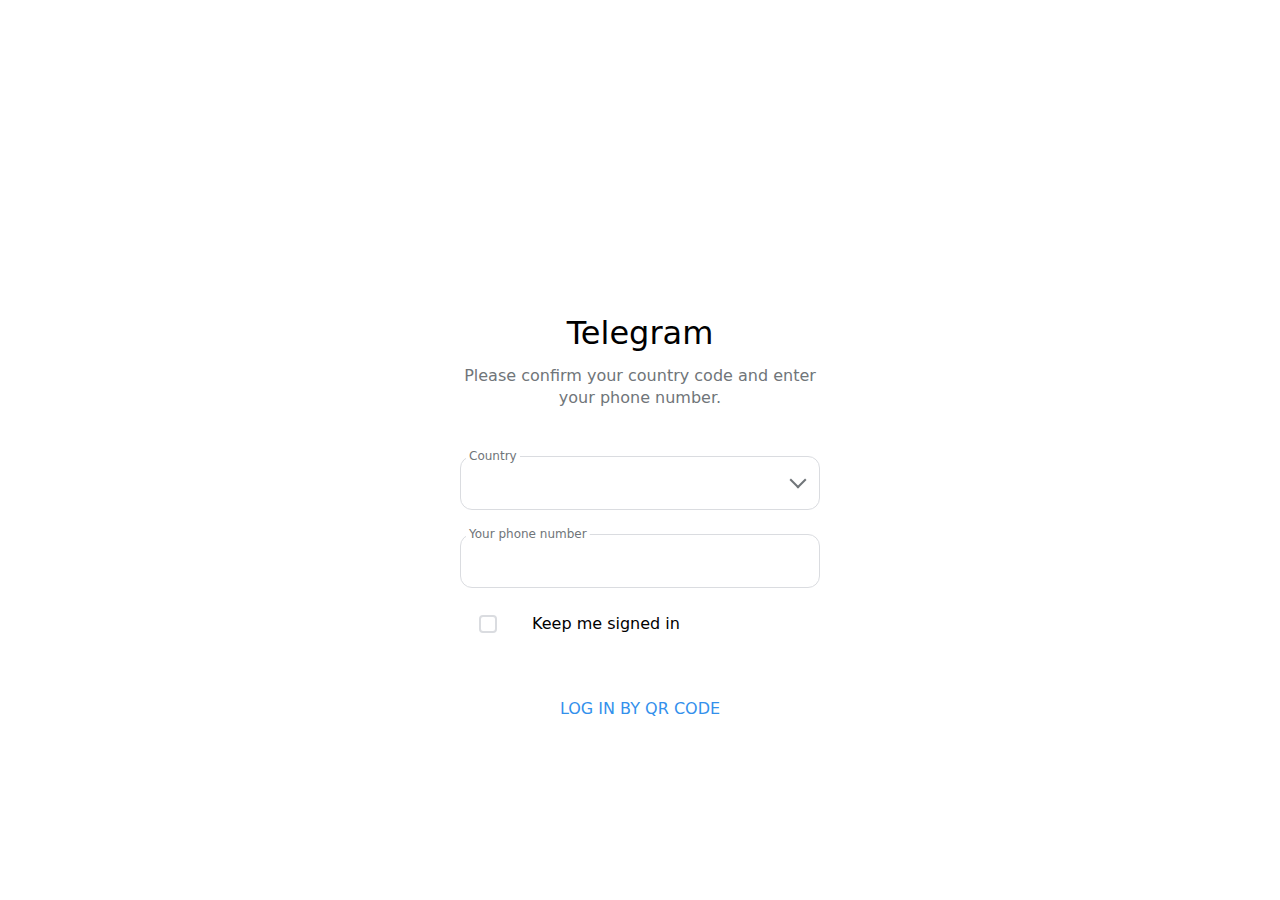
==== index.html @ a1ef701f "add country menu opening" ====
<!DOCTYPE html>
<html lang="en" translate="no" class="notranslate">
  <head>
    <meta charset="UTF-8" />
    <title>Telegram</title>
    <meta name="title" content="Telegram Web" />
    <meta
      name="description"
      content="Telegram is a cloud-based mobile and desktop messaging app with a focus on security and speed."
    />
    <meta
      name="viewport"
      content="width=device-width,initial-scale=1,maximum-scale=1,user-scalable=no,shrink-to-fit=no,viewport-fit=cover"
    />
    <meta name="mobile-web-app-capable" content="yes" />
    <meta name="mobile-web-app-title" content="Telegram WebZ" />
    <meta name="apple-mobile-web-app-capable" content="yes" />
    <meta name="apple-mobile-web-app-title" content="Telegram WebZ" />
    <meta name="application-name" content="Telegram WebZ" />
    <meta name="msapplication-TileColor" content="#2b5797" />
    <meta name="msapplication-config" content="./browserconfig.xml" />
    <meta name="theme-color" content="#ffffff" />
    <meta name="google" content="notranslate" />
    <meta property="og:type" content="website" />
    <meta property="og:url" content="https://web.telegram.org/z/" />
    <meta property="og:title" content="Telegram Web" />
    <meta
      property="og:description"
      content="Telegram is a cloud-based mobile and desktop messaging app with a focus on security and speed."
    />
    <meta property="og:image" content="./icon-192x192.png" />
    <meta property="twitter:card" content="summary_large_image" />
    <meta property="twitter:url" content="https://web.telegram.org/z/" />
    <meta property="twitter:title" content="Telegram Web" />
    <meta
      property="twitter:description"
      content="Telegram is a cloud-based mobile and desktop messaging app with a focus on security and speed."
    />
    <meta property="twitter:image" content="./icon-192x192.png" />
    <link
      rel="apple-touch-icon"
      sizes="180x180"
      href="./apple-touch-icon.png"
    />
    <link rel="icon" href="./favicon.svg" type="image/svg+xml" />
    <link
      rel="icon"
      type="image/png"
      sizes="16x16"
      href="./favicon-16x16.png"
    />
    <link
      rel="icon"
      type="image/png"
      sizes="32x32"
      href="./favicon-32x32.png"
    />
    <link
      rel="icon"
      type="image/png"
      sizes="192x192"
      href="./icon-192x192.png"
    />
    <link rel="alternate icon" href="./favicon.ico" type="image/x-icon" />
    <link rel="manifest" href="./site.webmanifest" />

    <link href="main.b001bce5947e490be6e3.css" rel="stylesheet" />
  </head>
  <body>
    <body class="animation-level-2 is-pointer-env is-macos">
      <div id="root" data-teact-head-id="id1793855169306664">
        <div id="UiLoader">
          <div id="auth-phone-number-form" class="custom-scroll">
            <div class="auth-form">
              <div id="logo"></div>
              <h2>Telegram</h2>
              <p class="note">
                Please confirm your country code and enter your phone number.
              </p>
              <form action="">
                <div class="DropdownMenu CountryCodeInput">
                  <div class="input-group touched">
                    <input
                      class="form-control"
                      type="text"
                      id="sign-in-phone-code"
                      autocomplete="off"
                    /><label>Country</label><i class="css-icon-down"></i>
                  </div>
                  <div class="Menu no-selection compact CountryCodeInput">
                    <div
                      class="bubble menu-container custom-scroll top left opacity-transition fast"
                      style="transform-origin: left top"
                    >
                      <div role="button" tabindex="0" class="MenuItem compact">
                        <span class="country-flag">🇦🇫</span
                        ><span class="country-name">Afghanistan</span
                        ><span class="country-code">+93</span>
                      </div>
                      <div role="button" tabindex="0" class="MenuItem compact">
                        <span class="country-flag"
                          ><img
                            class="emoji"
                            src="https://web.telegram.org/z/img-apple-160/1f1e6-1f1f1.png"
                            alt="🇦🇱" /></span
                        ><span class="country-name">Albania</span
                        ><span class="country-code">+355</span>
                      </div>
                      <div role="button" tabindex="0" class="MenuItem compact">
                        <span class="country-flag"
                          ><img
                            class="emoji"
                            src="https://web.telegram.org/z/img-apple-160/1f1e9-1f1ff.png"
                            alt="🇩🇿" /></span
                        ><span class="country-name">Algeria</span
                        ><span class="country-code">+213</span>
                      </div>
                      <div role="button" tabindex="0" class="MenuItem compact">
                        <span class="country-flag"
                          ><img
                            class="emoji"
                            src="https://web.telegram.org/z/img-apple-160/1f1e6-1f1f8.png"
                            alt="🇦🇸" /></span
                        ><span class="country-name">American Samoa</span
                        ><span class="country-code">+1684</span>
                      </div>
                      <div role="button" tabindex="0" class="MenuItem compact">
                        <span class="country-flag"
                          ><img
                            class="emoji"
                            src="https://web.telegram.org/z/img-apple-160/1f1e6-1f1e9.png"
                            alt="🇦🇩" /></span
                        ><span class="country-name">Andorra</span
                        ><span class="country-code">+376</span>
                      </div>
                      <div role="button" tabindex="0" class="MenuItem compact">
                        <span class="country-flag"
                          ><img
                            class="emoji"
                            src="https://web.telegram.org/z/img-apple-160/1f1e6-1f1f4.png"
                            alt="🇦🇴" /></span
                        ><span class="country-name">Angola</span
                        ><span class="country-code">+244</span>
                      </div>
                      <div role="button" tabindex="0" class="MenuItem compact">
                        <span class="country-flag"
                          ><img
                            class="emoji"
                            src="https://web.telegram.org/z/img-apple-160/1f1e6-1f1ee.png"
                            alt="🇦🇮" /></span
                        ><span class="country-name">Anguilla</span
                        ><span class="country-code">+1264</span>
                      </div>
                      <div role="button" tabindex="0" class="MenuItem compact">
                        <span class="country-flag"
                          ><img
                            class="emoji"
                            src="https://web.telegram.org/z/img-apple-160/1f1e6-1f1ec.png"
                            alt="🇦🇬" /></span
                        ><span class="country-name">Antigua &amp; Barbuda</span
                        ><span class="country-code">+1268</span>
                      </div>
                      <div role="button" tabindex="0" class="MenuItem compact">
                        <span class="country-flag"
                          ><img
                            class="emoji"
                            src="https://web.telegram.org/z/img-apple-160/1f1e6-1f1f7.png"
                            alt="🇦🇷" /></span
                        ><span class="country-name">Argentina</span
                        ><span class="country-code">+54</span>
                      </div>
                      <div role="button" tabindex="0" class="MenuItem compact">
                        <span class="country-flag"
                          ><img
                            class="emoji"
                            src="https://web.telegram.org/z/img-apple-160/1f1e6-1f1f2.png"
                            alt="🇦🇲" /></span
                        ><span class="country-name">Armenia</span
                        ><span class="country-code">+374</span>
                      </div>
                      <div role="button" tabindex="0" class="MenuItem compact">
                        <span class="country-flag"
                          ><img
                            class="emoji"
                            src="https://web.telegram.org/z/img-apple-160/1f1e6-1f1fc.png"
                            alt="🇦🇼" /></span
                        ><span class="country-name">Aruba</span
                        ><span class="country-code">+297</span>
                      </div>
                      <div role="button" tabindex="0" class="MenuItem compact">
                        <span class="country-flag"
                          ><img
                            class="emoji"
                            src="https://web.telegram.org/z/img-apple-160/1f1e6-1f1fa.png"
                            alt="🇦🇺" /></span
                        ><span class="country-name">Australia</span
                        ><span class="country-code">+61</span>
                      </div>
                      <div role="button" tabindex="0" class="MenuItem compact">
                        <span class="country-flag"
                          ><img
                            class="emoji"
                            src="https://web.telegram.org/z/img-apple-160/1f1e6-1f1f9.png"
                            alt="🇦🇹" /></span
                        ><span class="country-name">Austria</span
                        ><span class="country-code">+43</span>
                      </div>
                      <div role="button" tabindex="0" class="MenuItem compact">
                        <span class="country-flag"
                          ><img
                            class="emoji"
                            src="https://web.telegram.org/z/img-apple-160/1f1e6-1f1ff.png"
                            alt="🇦🇿" /></span
                        ><span class="country-name">Azerbaijan</span
                        ><span class="country-code">+994</span>
                      </div>
                      <div role="button" tabindex="0" class="MenuItem compact">
                        <span class="country-flag"
                          ><img
                            class="emoji"
                            src="https://web.telegram.org/z/img-apple-160/1f1e7-1f1f8.png"
                            alt="🇧🇸" /></span
                        ><span class="country-name">Bahamas</span
                        ><span class="country-code">+1242</span>
                      </div>
                      <div role="button" tabindex="0" class="MenuItem compact">
                        <span class="country-flag"
                          ><img
                            class="emoji"
                            src="https://web.telegram.org/z/img-apple-160/1f1e7-1f1ed.png"
                            alt="🇧🇭" /></span
                        ><span class="country-name">Bahrain</span
                        ><span class="country-code">+973</span>
                      </div>
                      <div role="button" tabindex="0" class="MenuItem compact">
                        <span class="country-flag"
                          ><img
                            class="emoji"
                            src="https://web.telegram.org/z/img-apple-160/1f1e7-1f1e9.png"
                            alt="🇧🇩" /></span
                        ><span class="country-name">Bangladesh</span
                        ><span class="country-code">+880</span>
                      </div>
                      <div role="button" tabindex="0" class="MenuItem compact">
                        <span class="country-flag"
                          ><img
                            class="emoji"
                            src="https://web.telegram.org/z/img-apple-160/1f1e7-1f1e7.png"
                            alt="🇧🇧" /></span
                        ><span class="country-name">Barbados</span
                        ><span class="country-code">+1246</span>
                      </div>
                      <div role="button" tabindex="0" class="MenuItem compact">
                        <span class="country-flag"
                          ><img
                            class="emoji"
                            src="https://web.telegram.org/z/img-apple-160/1f1e7-1f1fe.png"
                            alt="🇧🇾" /></span
                        ><span class="country-name">Belarus</span
                        ><span class="country-code">+375</span>
                      </div>
                      <div role="button" tabindex="0" class="MenuItem compact">
                        <span class="country-flag"
                          ><img
                            class="emoji"
                            src="https://web.telegram.org/z/img-apple-160/1f1e7-1f1ea.png"
                            alt="🇧🇪" /></span
                        ><span class="country-name">Belgium</span
                        ><span class="country-code">+32</span>
                      </div>
                      <div role="button" tabindex="0" class="MenuItem compact">
                        <span class="country-flag"
                          ><img
                            class="emoji"
                            src="https://web.telegram.org/z/img-apple-160/1f1e7-1f1ff.png"
                            alt="🇧🇿" /></span
                        ><span class="country-name">Belize</span
                        ><span class="country-code">+501</span>
                      </div>
                      <div role="button" tabindex="0" class="MenuItem compact">
                        <span class="country-flag"
                          ><img
                            class="emoji"
                            src="https://web.telegram.org/z/img-apple-160/1f1e7-1f1ef.png"
                            alt="🇧🇯" /></span
                        ><span class="country-name">Benin</span
                        ><span class="country-code">+229</span>
                      </div>
                      <div role="button" tabindex="0" class="MenuItem compact">
                        <span class="country-flag"
                          ><img
                            class="emoji"
                            src="https://web.telegram.org/z/img-apple-160/1f1e7-1f1f2.png"
                            alt="🇧🇲" /></span
                        ><span class="country-name">Bermuda</span
                        ><span class="country-code">+1441</span>
                      </div>
                      <div role="button" tabindex="0" class="MenuItem compact">
                        <span class="country-flag"
                          ><img
                            class="emoji"
                            src="https://web.telegram.org/z/img-apple-160/1f1e7-1f1f9.png"
                            alt="🇧🇹" /></span
                        ><span class="country-name">Bhutan</span
                        ><span class="country-code">+975</span>
                      </div>
                      <div role="button" tabindex="0" class="MenuItem compact">
                        <span class="country-flag"
                          ><img
                            class="emoji"
                            src="https://web.telegram.org/z/img-apple-160/1f1e7-1f1f4.png"
                            alt="🇧🇴" /></span
                        ><span class="country-name">Bolivia</span
                        ><span class="country-code">+591</span>
                      </div>
                      <div role="button" tabindex="0" class="MenuItem compact">
                        <span class="country-flag"
                          ><img
                            class="emoji"
                            src="https://web.telegram.org/z/img-apple-160/1f1e7-1f1f6.png"
                            alt="🇧🇶" /></span
                        ><span class="country-name"
                          >Bonaire, Sint Eustatius &amp; Saba</span
                        ><span class="country-code">+599</span>
                      </div>
                      <div role="button" tabindex="0" class="MenuItem compact">
                        <span class="country-flag"
                          ><img
                            class="emoji"
                            src="https://web.telegram.org/z/img-apple-160/1f1e7-1f1e6.png"
                            alt="🇧🇦" /></span
                        ><span class="country-name"
                          >Bosnia &amp; Herzegovina</span
                        ><span class="country-code">+387</span>
                      </div>
                      <div role="button" tabindex="0" class="MenuItem compact">
                        <span class="country-flag"
                          ><img
                            class="emoji"
                            src="https://web.telegram.org/z/img-apple-160/1f1e7-1f1fc.png"
                            alt="🇧🇼" /></span
                        ><span class="country-name">Botswana</span
                        ><span class="country-code">+267</span>
                      </div>
                      <div role="button" tabindex="0" class="MenuItem compact">
                        <span class="country-flag"
                          ><img
                            class="emoji"
                            src="https://web.telegram.org/z/img-apple-160/1f1e7-1f1f7.png"
                            alt="🇧🇷" /></span
                        ><span class="country-name">Brazil</span
                        ><span class="country-code">+55</span>
                      </div>
                      <div role="button" tabindex="0" class="MenuItem compact">
                        <span class="country-flag"
                          ><img
                            class="emoji"
                            src="https://web.telegram.org/z/img-apple-160/1f1fb-1f1ec.png"
                            alt="🇻🇬" /></span
                        ><span class="country-name">British Virgin Islands</span
                        ><span class="country-code">+1284</span>
                      </div>
                      <div role="button" tabindex="0" class="MenuItem compact">
                        <span class="country-flag"
                          ><img
                            class="emoji"
                            src="https://web.telegram.org/z/img-apple-160/1f1e7-1f1f3.png"
                            alt="🇧🇳" /></span
                        ><span class="country-name">Brunei Darussalam</span
                        ><span class="country-code">+673</span>
                      </div>
                      <div role="button" tabindex="0" class="MenuItem compact">
                        <span class="country-flag"
                          ><img
                            class="emoji"
                            src="https://web.telegram.org/z/img-apple-160/1f1e7-1f1ec.png"
                            alt="🇧🇬" /></span
                        ><span class="country-name">Bulgaria</span
                        ><span class="country-code">+359</span>
                      </div>
                      <div role="button" tabindex="0" class="MenuItem compact">
                        <span class="country-flag"
                          ><img
                            class="emoji"
                            src="https://web.telegram.org/z/img-apple-160/1f1e7-1f1eb.png"
                            alt="🇧🇫" /></span
                        ><span class="country-name">Burkina Faso</span
                        ><span class="country-code">+226</span>
                      </div>
                      <div role="button" tabindex="0" class="MenuItem compact">
                        <span class="country-flag"
                          ><img
                            class="emoji"
                            src="https://web.telegram.org/z/img-apple-160/1f1e7-1f1ee.png"
                            alt="🇧🇮" /></span
                        ><span class="country-name">Burundi</span
                        ><span class="country-code">+257</span>
                      </div>
                      <div role="button" tabindex="0" class="MenuItem compact">
                        <span class="country-flag"
                          ><img
                            class="emoji"
                            src="https://web.telegram.org/z/img-apple-160/1f1f0-1f1ed.png"
                            alt="🇰🇭" /></span
                        ><span class="country-name">Cambodia</span
                        ><span class="country-code">+855</span>
                      </div>
                      <div role="button" tabindex="0" class="MenuItem compact">
                        <span class="country-flag"
                          ><img
                            class="emoji"
                            src="https://web.telegram.org/z/img-apple-160/1f1e8-1f1f2.png"
                            alt="🇨🇲" /></span
                        ><span class="country-name">Cameroon</span
                        ><span class="country-code">+237</span>
                      </div>
                      <div role="button" tabindex="0" class="MenuItem compact">
                        <span class="country-flag"
                          ><img
                            class="emoji"
                            src="https://web.telegram.org/z/img-apple-160/1f1e8-1f1e6.png"
                            alt="🇨🇦" /></span
                        ><span class="country-name">Canada</span
                        ><span class="country-code">+1</span>
                      </div>
                      <div role="button" tabindex="0" class="MenuItem compact">
                        <span class="country-flag"
                          ><img
                            class="emoji"
                            src="https://web.telegram.org/z/img-apple-160/1f1e8-1f1fb.png"
                            alt="🇨🇻" /></span
                        ><span class="country-name">Cape Verde</span
                        ><span class="country-code">+238</span>
                      </div>
                      <div role="button" tabindex="0" class="MenuItem compact">
                        <span class="country-flag"
                          ><img
                            class="emoji"
                            src="https://web.telegram.org/z/img-apple-160/1f1f0-1f1fe.png"
                            alt="🇰🇾" /></span
                        ><span class="country-name">Cayman Islands</span
                        ><span class="country-code">+1345</span>
                      </div>
                      <div role="button" tabindex="0" class="MenuItem compact">
                        <span class="country-flag"
                          ><img
                            class="emoji"
                            src="https://web.telegram.org/z/img-apple-160/1f1e8-1f1eb.png"
                            alt="🇨🇫" /></span
                        ><span class="country-name">Central African Rep.</span
                        ><span class="country-code">+236</span>
                      </div>
                      <div role="button" tabindex="0" class="MenuItem compact">
                        <span class="country-flag"
                          ><img
                            class="emoji"
                            src="https://web.telegram.org/z/img-apple-160/1f1f9-1f1e9.png"
                            alt="🇹🇩" /></span
                        ><span class="country-name">Chad</span
                        ><span class="country-code">+235</span>
                      </div>
                      <div role="button" tabindex="0" class="MenuItem compact">
                        <span class="country-flag"
                          ><img
                            class="emoji"
                            src="https://web.telegram.org/z/img-apple-160/1f1e8-1f1f1.png"
                            alt="🇨🇱" /></span
                        ><span class="country-name">Chile</span
                        ><span class="country-code">+56</span>
                      </div>
                      <div role="button" tabindex="0" class="MenuItem compact">
                        <span class="country-flag"
                          ><img
                            class="emoji"
                            src="https://web.telegram.org/z/img-apple-160/1f1e8-1f1f3.png"
                            alt="🇨🇳" /></span
                        ><span class="country-name">China</span
                        ><span class="country-code">+86</span>
                      </div>
                      <div role="button" tabindex="0" class="MenuItem compact">
                        <span class="country-flag"
                          ><img
                            class="emoji"
                            src="https://web.telegram.org/z/img-apple-160/1f1e8-1f1f4.png"
                            alt="🇨🇴" /></span
                        ><span class="country-name">Colombia</span
                        ><span class="country-code">+57</span>
                      </div>
                      <div role="button" tabindex="0" class="MenuItem compact">
                        <span class="country-flag"
                          ><img
                            class="emoji"
                            src="https://web.telegram.org/z/img-apple-160/1f1f0-1f1f2.png"
                            alt="🇰🇲" /></span
                        ><span class="country-name">Comoros</span
                        ><span class="country-code">+269</span>
                      </div>
                      <div role="button" tabindex="0" class="MenuItem compact">
                        <span class="country-flag"
                          ><img
                            class="emoji"
                            src="https://web.telegram.org/z/img-apple-160/1f1e8-1f1e9.png"
                            alt="🇨🇩" /></span
                        ><span class="country-name">Congo (Dem. Rep.)</span
                        ><span class="country-code">+243</span>
                      </div>
                      <div role="button" tabindex="0" class="MenuItem compact">
                        <span class="country-flag"
                          ><img
                            class="emoji"
                            src="https://web.telegram.org/z/img-apple-160/1f1e8-1f1ec.png"
                            alt="🇨🇬" /></span
                        ><span class="country-name">Congo (Rep.)</span
                        ><span class="country-code">+242</span>
                      </div>
                      <div role="button" tabindex="0" class="MenuItem compact">
                        <span class="country-flag"
                          ><img
                            class="emoji"
                            src="https://web.telegram.org/z/img-apple-160/1f1e8-1f1f0.png"
                            alt="🇨🇰" /></span
                        ><span class="country-name">Cook Islands</span
                        ><span class="country-code">+682</span>
                      </div>
                      <div role="button" tabindex="0" class="MenuItem compact">
                        <span class="country-flag"
                          ><img
                            class="emoji"
                            src="https://web.telegram.org/z/img-apple-160/1f1e8-1f1f7.png"
                            alt="🇨🇷" /></span
                        ><span class="country-name">Costa Rica</span
                        ><span class="country-code">+506</span>
                      </div>
                      <div role="button" tabindex="0" class="MenuItem compact">
                        <span class="country-flag"
                          ><img
                            class="emoji"
                            src="https://web.telegram.org/z/img-apple-160/1f1e8-1f1ee.png"
                            alt="🇨🇮" /></span
                        ><span class="country-name">Côte d'Ivoire</span
                        ><span class="country-code">+225</span>
                      </div>
                      <div role="button" tabindex="0" class="MenuItem compact">
                        <span class="country-flag"
                          ><img
                            class="emoji"
                            src="https://web.telegram.org/z/img-apple-160/1f1ed-1f1f7.png"
                            alt="🇭🇷" /></span
                        ><span class="country-name">Croatia</span
                        ><span class="country-code">+385</span>
                      </div>
                      <div role="button" tabindex="0" class="MenuItem compact">
                        <span class="country-flag"
                          ><img
                            class="emoji"
                            src="https://web.telegram.org/z/img-apple-160/1f1e8-1f1fa.png"
                            alt="🇨🇺" /></span
                        ><span class="country-name">Cuba</span
                        ><span class="country-code">+53</span>
                      </div>
                      <div role="button" tabindex="0" class="MenuItem compact">
                        <span class="country-flag"
                          ><img
                            class="emoji"
                            src="https://web.telegram.org/z/img-apple-160/1f1e8-1f1fc.png"
                            alt="🇨🇼" /></span
                        ><span class="country-name">Curaçao</span
                        ><span class="country-code">+599</span>
                      </div>
                      <div role="button" tabindex="0" class="MenuItem compact">
                        <span class="country-flag"
                          ><img
                            class="emoji"
                            src="https://web.telegram.org/z/img-apple-160/1f1e8-1f1fe.png"
                            alt="🇨🇾" /></span
                        ><span class="country-name">Cyprus</span
                        ><span class="country-code">+357</span>
                      </div>
                      <div role="button" tabindex="0" class="MenuItem compact">
                        <span class="country-flag"
                          ><img
                            class="emoji"
                            src="https://web.telegram.org/z/img-apple-160/1f1e8-1f1ff.png"
                            alt="🇨🇿" /></span
                        ><span class="country-name">Czech Republic</span
                        ><span class="country-code">+420</span>
                      </div>
                      <div role="button" tabindex="0" class="MenuItem compact">
                        <span class="country-flag"
                          ><img
                            class="emoji"
                            src="https://web.telegram.org/z/img-apple-160/1f1e9-1f1f0.png"
                            alt="🇩🇰" /></span
                        ><span class="country-name">Denmark</span
                        ><span class="country-code">+45</span>
                      </div>
                      <div role="button" tabindex="0" class="MenuItem compact">
                        <span class="country-flag"
                          ><img
                            class="emoji"
                            src="https://web.telegram.org/z/img-apple-160/1f1ee-1f1f4.png"
                            alt="🇮🇴" /></span
                        ><span class="country-name">Diego Garcia</span
                        ><span class="country-code">+246</span>
                      </div>
                      <div role="button" tabindex="0" class="MenuItem compact">
                        <span class="country-flag"
                          ><img
                            class="emoji"
                            src="https://web.telegram.org/z/img-apple-160/1f1e9-1f1ef.png"
                            alt="🇩🇯" /></span
                        ><span class="country-name">Djibouti</span
                        ><span class="country-code">+253</span>
                      </div>
                      <div role="button" tabindex="0" class="MenuItem compact">
                        <span class="country-flag"
                          ><img
                            class="emoji"
                            src="https://web.telegram.org/z/img-apple-160/1f1e9-1f1f2.png"
                            alt="🇩🇲" /></span
                        ><span class="country-name">Dominica</span
                        ><span class="country-code">+1767</span>
                      </div>
                      <div role="button" tabindex="0" class="MenuItem compact">
                        <span class="country-flag"
                          ><img
                            class="emoji"
                            src="https://web.telegram.org/z/img-apple-160/1f1e9-1f1f4.png"
                            alt="🇩🇴" /></span
                        ><span class="country-name">Dominican Rep.</span
                        ><span class="country-code">+1809</span>
                      </div>
                      <div role="button" tabindex="0" class="MenuItem compact">
                        <span class="country-flag"
                          ><img
                            class="emoji"
                            src="https://web.telegram.org/z/img-apple-160/1f1e9-1f1f4.png"
                            alt="🇩🇴" /></span
                        ><span class="country-name">Dominican Rep.</span
                        ><span class="country-code">+1829</span>
                      </div>
                      <div role="button" tabindex="0" class="MenuItem compact">
                        <span class="country-flag"
                          ><img
                            class="emoji"
                            src="https://web.telegram.org/z/img-apple-160/1f1e9-1f1f4.png"
                            alt="🇩🇴" /></span
                        ><span class="country-name">Dominican Rep.</span
                        ><span class="country-code">+1849</span>
                      </div>
                      <div role="button" tabindex="0" class="MenuItem compact">
                        <span class="country-flag"
                          ><img
                            class="emoji"
                            src="https://web.telegram.org/z/img-apple-160/1f1ea-1f1e8.png"
                            alt="🇪🇨" /></span
                        ><span class="country-name">Ecuador</span
                        ><span class="country-code">+593</span>
                      </div>
                      <div role="button" tabindex="0" class="MenuItem compact">
                        <span class="country-flag"
                          ><img
                            class="emoji"
                            src="https://web.telegram.org/z/img-apple-160/1f1ea-1f1ec.png"
                            alt="🇪🇬" /></span
                        ><span class="country-name">Egypt</span
                        ><span class="country-code">+20</span>
                      </div>
                      <div role="button" tabindex="0" class="MenuItem compact">
                        <span class="country-flag"
                          ><img
                            class="emoji"
                            src="https://web.telegram.org/z/img-apple-160/1f1f8-1f1fb.png"
                            alt="🇸🇻" /></span
                        ><span class="country-name">El Salvador</span
                        ><span class="country-code">+503</span>
                      </div>
                      <div role="button" tabindex="0" class="MenuItem compact">
                        <span class="country-flag"
                          ><img
                            class="emoji"
                            src="https://web.telegram.org/z/img-apple-160/1f1ec-1f1f6.png"
                            alt="🇬🇶" /></span
                        ><span class="country-name">Equatorial Guinea</span
                        ><span class="country-code">+240</span>
                      </div>
                      <div role="button" tabindex="0" class="MenuItem compact">
                        <span class="country-flag"
                          ><img
                            class="emoji"
                            src="https://web.telegram.org/z/img-apple-160/1f1ea-1f1f7.png"
                            alt="🇪🇷" /></span
                        ><span class="country-name">Eritrea</span
                        ><span class="country-code">+291</span>
                      </div>
                      <div role="button" tabindex="0" class="MenuItem compact">
                        <span class="country-flag"
                          ><img
                            class="emoji"
                            src="https://web.telegram.org/z/img-apple-160/1f1ea-1f1ea.png"
                            alt="🇪🇪" /></span
                        ><span class="country-name">Estonia</span
                        ><span class="country-code">+372</span>
                      </div>
                      <div role="button" tabindex="0" class="MenuItem compact">
                        <span class="country-flag"
                          ><img
                            class="emoji"
                            src="https://web.telegram.org/z/img-apple-160/1f1f8-1f1ff.png"
                            alt="🇸🇿" /></span
                        ><span class="country-name">Eswatini</span
                        ><span class="country-code">+268</span>
                      </div>
                      <div role="button" tabindex="0" class="MenuItem compact">
                        <span class="country-flag"
                          ><img
                            class="emoji"
                            src="https://web.telegram.org/z/img-apple-160/1f1ea-1f1f9.png"
                            alt="🇪🇹" /></span
                        ><span class="country-name">Ethiopia</span
                        ><span class="country-code">+251</span>
                      </div>
                      <div role="button" tabindex="0" class="MenuItem compact">
                        <span class="country-flag"
                          ><img
                            class="emoji"
                            src="https://web.telegram.org/z/img-apple-160/1f1eb-1f1f0.png"
                            alt="🇫🇰" /></span
                        ><span class="country-name">Falkland Islands</span
                        ><span class="country-code">+500</span>
                      </div>
                      <div role="button" tabindex="0" class="MenuItem compact">
                        <span class="country-flag"
                          ><img
                            class="emoji"
                            src="https://web.telegram.org/z/img-apple-160/1f1eb-1f1f4.png"
                            alt="🇫🇴" /></span
                        ><span class="country-name">Faroe Islands</span
                        ><span class="country-code">+298</span>
                      </div>
                      <div role="button" tabindex="0" class="MenuItem compact">
                        <span class="country-flag"
                          ><img
                            class="emoji"
                            src="https://web.telegram.org/z/img-apple-160/1f1eb-1f1ef.png"
                            alt="🇫🇯" /></span
                        ><span class="country-name">Fiji</span
                        ><span class="country-code">+679</span>
                      </div>
                      <div role="button" tabindex="0" class="MenuItem compact">
                        <span class="country-flag"
                          ><img
                            class="emoji"
                            src="https://web.telegram.org/z/img-apple-160/1f1eb-1f1ee.png"
                            alt="🇫🇮" /></span
                        ><span class="country-name">Finland</span
                        ><span class="country-code">+358</span>
                      </div>
                      <div role="button" tabindex="0" class="MenuItem compact">
                        <span class="country-flag"
                          ><img
                            class="emoji"
                            src="https://web.telegram.org/z/img-apple-160/1f1eb-1f1f7.png"
                            alt="🇫🇷" /></span
                        ><span class="country-name">France</span
                        ><span class="country-code">+33</span>
                      </div>
                      <div role="button" tabindex="0" class="MenuItem compact">
                        <span class="country-flag"
                          ><img
                            class="emoji"
                            src="https://web.telegram.org/z/img-apple-160/1f1ec-1f1eb.png"
                            alt="🇬🇫" /></span
                        ><span class="country-name">French Guiana</span
                        ><span class="country-code">+594</span>
                      </div>
                      <div role="button" tabindex="0" class="MenuItem compact">
                        <span class="country-flag"
                          ><img
                            class="emoji"
                            src="https://web.telegram.org/z/img-apple-160/1f1f5-1f1eb.png"
                            alt="🇵🇫" /></span
                        ><span class="country-name">French Polynesia</span
                        ><span class="country-code">+689</span>
                      </div>
                      <div role="button" tabindex="0" class="MenuItem compact">
                        <span class="country-flag"
                          ><img
                            class="emoji"
                            src="https://web.telegram.org/z/img-apple-160/1f1ec-1f1e6.png"
                            alt="🇬🇦" /></span
                        ><span class="country-name">Gabon</span
                        ><span class="country-code">+241</span>
                      </div>
                      <div role="button" tabindex="0" class="MenuItem compact">
                        <span class="country-flag"
                          ><img
                            class="emoji"
                            src="https://web.telegram.org/z/img-apple-160/1f1ec-1f1f2.png"
                            alt="🇬🇲" /></span
                        ><span class="country-name">Gambia</span
                        ><span class="country-code">+220</span>
                      </div>
                      <div role="button" tabindex="0" class="MenuItem compact">
                        <span class="country-flag"
                          ><img
                            class="emoji"
                            src="https://web.telegram.org/z/img-apple-160/1f1ec-1f1ea.png"
                            alt="🇬🇪" /></span
                        ><span class="country-name">Georgia</span
                        ><span class="country-code">+995</span>
                      </div>
                      <div role="button" tabindex="0" class="MenuItem compact">
                        <span class="country-flag"
                          ><img
                            class="emoji"
                            src="https://web.telegram.org/z/img-apple-160/1f1e9-1f1ea.png"
                            alt="🇩🇪" /></span
                        ><span class="country-name">Germany</span
                        ><span class="country-code">+49</span>
                      </div>
                      <div role="button" tabindex="0" class="MenuItem compact">
                        <span class="country-flag"
                          ><img
                            class="emoji"
                            src="https://web.telegram.org/z/img-apple-160/1f1ec-1f1ed.png"
                            alt="🇬🇭" /></span
                        ><span class="country-name">Ghana</span
                        ><span class="country-code">+233</span>
                      </div>
                      <div role="button" tabindex="0" class="MenuItem compact">
                        <span class="country-flag"
                          ><img
                            class="emoji"
                            src="https://web.telegram.org/z/img-apple-160/1f1ec-1f1ee.png"
                            alt="🇬🇮" /></span
                        ><span class="country-name">Gibraltar</span
                        ><span class="country-code">+350</span>
                      </div>
                      <div role="button" tabindex="0" class="MenuItem compact">
                        <span class="country-flag"
                          ><img
                            class="emoji"
                            src="https://web.telegram.org/z/img-apple-160/1f1ec-1f1f7.png"
                            alt="🇬🇷" /></span
                        ><span class="country-name">Greece</span
                        ><span class="country-code">+30</span>
                      </div>
                      <div role="button" tabindex="0" class="MenuItem compact">
                        <span class="country-flag"
                          ><img
                            class="emoji"
                            src="https://web.telegram.org/z/img-apple-160/1f1ec-1f1f1.png"
                            alt="🇬🇱" /></span
                        ><span class="country-name">Greenland</span
                        ><span class="country-code">+299</span>
                      </div>
                      <div role="button" tabindex="0" class="MenuItem compact">
                        <span class="country-flag"
                          ><img
                            class="emoji"
                            src="https://web.telegram.org/z/img-apple-160/1f1ec-1f1e9.png"
                            alt="🇬🇩" /></span
                        ><span class="country-name">Grenada</span
                        ><span class="country-code">+1473</span>
                      </div>
                      <div role="button" tabindex="0" class="MenuItem compact">
                        <span class="country-flag"
                          ><img
                            class="emoji"
                            src="https://web.telegram.org/z/img-apple-160/1f1ec-1f1f5.png"
                            alt="🇬🇵" /></span
                        ><span class="country-name">Guadeloupe</span
                        ><span class="country-code">+590</span>
                      </div>
                      <div role="button" tabindex="0" class="MenuItem compact">
                        <span class="country-flag"
                          ><img
                            class="emoji"
                            src="https://web.telegram.org/z/img-apple-160/1f1ec-1f1fa.png"
                            alt="🇬🇺" /></span
                        ><span class="country-name">Guam</span
                        ><span class="country-code">+1671</span>
                      </div>
                      <div role="button" tabindex="0" class="MenuItem compact">
                        <span class="country-flag"
                          ><img
                            class="emoji"
                            src="https://web.telegram.org/z/img-apple-160/1f1ec-1f1f9.png"
                            alt="🇬🇹" /></span
                        ><span class="country-name">Guatemala</span
                        ><span class="country-code">+502</span>
                      </div>
                      <div role="button" tabindex="0" class="MenuItem compact">
                        <span class="country-flag"
                          ><img
                            class="emoji"
                            src="https://web.telegram.org/z/img-apple-160/1f1ec-1f1f3.png"
                            alt="🇬🇳" /></span
                        ><span class="country-name">Guinea</span
                        ><span class="country-code">+224</span>
                      </div>
                      <div role="button" tabindex="0" class="MenuItem compact">
                        <span class="country-flag"
                          ><img
                            class="emoji"
                            src="https://web.telegram.org/z/img-apple-160/1f1ec-1f1fc.png"
                            alt="🇬🇼" /></span
                        ><span class="country-name">Guinea-Bissau</span
                        ><span class="country-code">+245</span>
                      </div>
                      <div role="button" tabindex="0" class="MenuItem compact">
                        <span class="country-flag"
                          ><img
                            class="emoji"
                            src="https://web.telegram.org/z/img-apple-160/1f1ec-1f1fe.png"
                            alt="🇬🇾" /></span
                        ><span class="country-name">Guyana</span
                        ><span class="country-code">+592</span>
                      </div>
                      <div role="button" tabindex="0" class="MenuItem compact">
                        <span class="country-flag"
                          ><img
                            class="emoji"
                            src="https://web.telegram.org/z/img-apple-160/1f1ed-1f1f9.png"
                            alt="🇭🇹" /></span
                        ><span class="country-name">Haiti</span
                        ><span class="country-code">+509</span>
                      </div>
                      <div role="button" tabindex="0" class="MenuItem compact">
                        <span class="country-flag"
                          ><img
                            class="emoji"
                            src="https://web.telegram.org/z/img-apple-160/1f1ed-1f1f3.png"
                            alt="🇭🇳" /></span
                        ><span class="country-name">Honduras</span
                        ><span class="country-code">+504</span>
                      </div>
                      <div role="button" tabindex="0" class="MenuItem compact">
                        <span class="country-flag"
                          ><img
                            class="emoji"
                            src="https://web.telegram.org/z/img-apple-160/1f1ed-1f1f0.png"
                            alt="🇭🇰" /></span
                        ><span class="country-name">Hong Kong</span
                        ><span class="country-code">+852</span>
                      </div>
                      <div role="button" tabindex="0" class="MenuItem compact">
                        <span class="country-flag"
                          ><img
                            class="emoji"
                            src="https://web.telegram.org/z/img-apple-160/1f1ed-1f1fa.png"
                            alt="🇭🇺" /></span
                        ><span class="country-name">Hungary</span
                        ><span class="country-code">+36</span>
                      </div>
                      <div role="button" tabindex="0" class="MenuItem compact">
                        <span class="country-flag"
                          ><img
                            class="emoji"
                            src="https://web.telegram.org/z/img-apple-160/1f1ee-1f1f8.png"
                            alt="🇮🇸" /></span
                        ><span class="country-name">Iceland</span
                        ><span class="country-code">+354</span>
                      </div>
                      <div role="button" tabindex="0" class="MenuItem compact">
                        <span class="country-flag"
                          ><img
                            class="emoji"
                            src="https://web.telegram.org/z/img-apple-160/1f1ee-1f1f3.png"
                            alt="🇮🇳" /></span
                        ><span class="country-name">India</span
                        ><span class="country-code">+91</span>
                      </div>
                      <div role="button" tabindex="0" class="MenuItem compact">
                        <span class="country-flag"
                          ><img
                            class="emoji"
                            src="https://web.telegram.org/z/img-apple-160/1f1ee-1f1e9.png"
                            alt="🇮🇩" /></span
                        ><span class="country-name">Indonesia</span
                        ><span class="country-code">+62</span>
                      </div>
                      <div role="button" tabindex="0" class="MenuItem compact">
                        <span class="country-flag"
                          ><img
                            class="emoji"
                            src="https://web.telegram.org/z/img-apple-160/1f1ee-1f1f7.png"
                            alt="🇮🇷" /></span
                        ><span class="country-name">Iran</span
                        ><span class="country-code">+98</span>
                      </div>
                      <div role="button" tabindex="0" class="MenuItem compact">
                        <span class="country-flag"
                          ><img
                            class="emoji"
                            src="https://web.telegram.org/z/img-apple-160/1f1ee-1f1f6.png"
                            alt="🇮🇶" /></span
                        ><span class="country-name">Iraq</span
                        ><span class="country-code">+964</span>
                      </div>
                      <div role="button" tabindex="0" class="MenuItem compact">
                        <span class="country-flag"
                          ><img
                            class="emoji"
                            src="https://web.telegram.org/z/img-apple-160/1f1ee-1f1ea.png"
                            alt="🇮🇪" /></span
                        ><span class="country-name">Ireland</span
                        ><span class="country-code">+353</span>
                      </div>
                      <div role="button" tabindex="0" class="MenuItem compact">
                        <span class="country-flag"
                          ><img
                            class="emoji"
                            src="https://web.telegram.org/z/img-apple-160/1f1ee-1f1f1.png"
                            alt="🇮🇱" /></span
                        ><span class="country-name">Israel</span
                        ><span class="country-code">+972</span>
                      </div>
                      <div role="button" tabindex="0" class="MenuItem compact">
                        <span class="country-flag"
                          ><img
                            class="emoji"
                            src="https://web.telegram.org/z/img-apple-160/1f1ee-1f1f9.png"
                            alt="🇮🇹" /></span
                        ><span class="country-name">Italy</span
                        ><span class="country-code">+39</span>
                      </div>
                      <div role="button" tabindex="0" class="MenuItem compact">
                        <span class="country-flag"
                          ><img
                            class="emoji"
                            src="https://web.telegram.org/z/img-apple-160/1f1ef-1f1f2.png"
                            alt="🇯🇲" /></span
                        ><span class="country-name">Jamaica</span
                        ><span class="country-code">+1876</span>
                      </div>
                      <div role="button" tabindex="0" class="MenuItem compact">
                        <span class="country-flag"
                          ><img
                            class="emoji"
                            src="https://web.telegram.org/z/img-apple-160/1f1ef-1f1f5.png"
                            alt="🇯🇵" /></span
                        ><span class="country-name">Japan</span
                        ><span class="country-code">+81</span>
                      </div>
                      <div role="button" tabindex="0" class="MenuItem compact">
                        <span class="country-flag"
                          ><img
                            class="emoji"
                            src="https://web.telegram.org/z/img-apple-160/1f1ef-1f1f4.png"
                            alt="🇯🇴" /></span
                        ><span class="country-name">Jordan</span
                        ><span class="country-code">+962</span>
                      </div>
                      <div role="button" tabindex="0" class="MenuItem compact">
                        <span class="country-flag"
                          ><img
                            class="emoji"
                            src="https://web.telegram.org/z/img-apple-160/1f1f0-1f1ff.png"
                            alt="🇰🇿" /></span
                        ><span class="country-name">Kazakhstan</span
                        ><span class="country-code">+7</span>
                      </div>
                      <div role="button" tabindex="0" class="MenuItem compact">
                        <span class="country-flag"
                          ><img
                            class="emoji"
                            src="https://web.telegram.org/z/img-apple-160/1f1f0-1f1ea.png"
                            alt="🇰🇪" /></span
                        ><span class="country-name">Kenya</span
                        ><span class="country-code">+254</span>
                      </div>
                      <div role="button" tabindex="0" class="MenuItem compact">
                        <span class="country-flag"
                          ><img
                            class="emoji"
                            src="https://web.telegram.org/z/img-apple-160/1f1f0-1f1ee.png"
                            alt="🇰🇮" /></span
                        ><span class="country-name">Kiribati</span
                        ><span class="country-code">+686</span>
                      </div>
                      <div role="button" tabindex="0" class="MenuItem compact">
                        <span class="country-flag"
                          ><img
                            class="emoji"
                            src="https://web.telegram.org/z/img-apple-160/1f1fd-1f1f0.png"
                            alt="🇽🇰" /></span
                        ><span class="country-name">Kosovo</span
                        ><span class="country-code">+383</span>
                      </div>
                      <div role="button" tabindex="0" class="MenuItem compact">
                        <span class="country-flag"
                          ><img
                            class="emoji"
                            src="https://web.telegram.org/z/img-apple-160/1f1f0-1f1fc.png"
                            alt="🇰🇼" /></span
                        ><span class="country-name">Kuwait</span
                        ><span class="country-code">+965</span>
                      </div>
                      <div role="button" tabindex="0" class="MenuItem compact">
                        <span class="country-flag"
                          ><img
                            class="emoji"
                            src="https://web.telegram.org/z/img-apple-160/1f1f0-1f1ec.png"
                            alt="🇰🇬" /></span
                        ><span class="country-name">Kyrgyzstan</span
                        ><span class="country-code">+996</span>
                      </div>
                      <div role="button" tabindex="0" class="MenuItem compact">
                        <span class="country-flag"
                          ><img
                            class="emoji"
                            src="https://web.telegram.org/z/img-apple-160/1f1f1-1f1e6.png"
                            alt="🇱🇦" /></span
                        ><span class="country-name">Laos</span
                        ><span class="country-code">+856</span>
                      </div>
                      <div role="button" tabindex="0" class="MenuItem compact">
                        <span class="country-flag"
                          ><img
                            class="emoji"
                            src="https://web.telegram.org/z/img-apple-160/1f1f1-1f1fb.png"
                            alt="🇱🇻" /></span
                        ><span class="country-name">Latvia</span
                        ><span class="country-code">+371</span>
                      </div>
                      <div role="button" tabindex="0" class="MenuItem compact">
                        <span class="country-flag"
                          ><img
                            class="emoji"
                            src="https://web.telegram.org/z/img-apple-160/1f1f1-1f1e7.png"
                            alt="🇱🇧" /></span
                        ><span class="country-name">Lebanon</span
                        ><span class="country-code">+961</span>
                      </div>
                      <div role="button" tabindex="0" class="MenuItem compact">
                        <span class="country-flag"
                          ><img
                            class="emoji"
                            src="https://web.telegram.org/z/img-apple-160/1f1f1-1f1f8.png"
                            alt="🇱🇸" /></span
                        ><span class="country-name">Lesotho</span
                        ><span class="country-code">+266</span>
                      </div>
                      <div role="button" tabindex="0" class="MenuItem compact">
                        <span class="country-flag"
                          ><img
                            class="emoji"
                            src="https://web.telegram.org/z/img-apple-160/1f1f1-1f1f7.png"
                            alt="🇱🇷" /></span
                        ><span class="country-name">Liberia</span
                        ><span class="country-code">+231</span>
                      </div>
                      <div role="button" tabindex="0" class="MenuItem compact">
                        <span class="country-flag"
                          ><img
                            class="emoji"
                            src="https://web.telegram.org/z/img-apple-160/1f1f1-1f1fe.png"
                            alt="🇱🇾" /></span
                        ><span class="country-name">Libya</span
                        ><span class="country-code">+218</span>
                      </div>
                      <div role="button" tabindex="0" class="MenuItem compact">
                        <span class="country-flag"
                          ><img
                            class="emoji"
                            src="https://web.telegram.org/z/img-apple-160/1f1f1-1f1ee.png"
                            alt="🇱🇮" /></span
                        ><span class="country-name">Liechtenstein</span
                        ><span class="country-code">+423</span>
                      </div>
                      <div role="button" tabindex="0" class="MenuItem compact">
                        <span class="country-flag"
                          ><img
                            class="emoji"
                            src="https://web.telegram.org/z/img-apple-160/1f1f1-1f1f9.png"
                            alt="🇱🇹" /></span
                        ><span class="country-name">Lithuania</span
                        ><span class="country-code">+370</span>
                      </div>
                      <div role="button" tabindex="0" class="MenuItem compact">
                        <span class="country-flag"
                          ><img
                            class="emoji"
                            src="https://web.telegram.org/z/img-apple-160/1f1f1-1f1fa.png"
                            alt="🇱🇺" /></span
                        ><span class="country-name">Luxembourg</span
                        ><span class="country-code">+352</span>
                      </div>
                      <div role="button" tabindex="0" class="MenuItem compact">
                        <span class="country-flag"
                          ><img
                            class="emoji"
                            src="https://web.telegram.org/z/img-apple-160/1f1f2-1f1f4.png"
                            alt="🇲🇴" /></span
                        ><span class="country-name">Macau</span
                        ><span class="country-code">+853</span>
                      </div>
                      <div role="button" tabindex="0" class="MenuItem compact">
                        <span class="country-flag"
                          ><img
                            class="emoji"
                            src="https://web.telegram.org/z/img-apple-160/1f1f2-1f1ec.png"
                            alt="🇲🇬" /></span
                        ><span class="country-name">Madagascar</span
                        ><span class="country-code">+261</span>
                      </div>
                      <div role="button" tabindex="0" class="MenuItem compact">
                        <span class="country-flag"
                          ><img
                            class="emoji"
                            src="https://web.telegram.org/z/img-apple-160/1f1f2-1f1fc.png"
                            alt="🇲🇼" /></span
                        ><span class="country-name">Malawi</span
                        ><span class="country-code">+265</span>
                      </div>
                      <div role="button" tabindex="0" class="MenuItem compact">
                        <span class="country-flag"
                          ><img
                            class="emoji"
                            src="https://web.telegram.org/z/img-apple-160/1f1f2-1f1fe.png"
                            alt="🇲🇾" /></span
                        ><span class="country-name">Malaysia</span
                        ><span class="country-code">+60</span>
                      </div>
                      <div role="button" tabindex="0" class="MenuItem compact">
                        <span class="country-flag"
                          ><img
                            class="emoji"
                            src="https://web.telegram.org/z/img-apple-160/1f1f2-1f1fb.png"
                            alt="🇲🇻" /></span
                        ><span class="country-name">Maldives</span
                        ><span class="country-code">+960</span>
                      </div>
                      <div role="button" tabindex="0" class="MenuItem compact">
                        <span class="country-flag"
                          ><img
                            class="emoji"
                            src="https://web.telegram.org/z/img-apple-160/1f1f2-1f1f1.png"
                            alt="🇲🇱" /></span
                        ><span class="country-name">Mali</span
                        ><span class="country-code">+223</span>
                      </div>
                      <div role="button" tabindex="0" class="MenuItem compact">
                        <span class="country-flag"
                          ><img
                            class="emoji"
                            src="https://web.telegram.org/z/img-apple-160/1f1f2-1f1f9.png"
                            alt="🇲🇹" /></span
                        ><span class="country-name">Malta</span
                        ><span class="country-code">+356</span>
                      </div>
                      <div role="button" tabindex="0" class="MenuItem compact">
                        <span class="country-flag"
                          ><img
                            class="emoji"
                            src="https://web.telegram.org/z/img-apple-160/1f1f2-1f1ed.png"
                            alt="🇲🇭" /></span
                        ><span class="country-name">Marshall Islands</span
                        ><span class="country-code">+692</span>
                      </div>
                      <div role="button" tabindex="0" class="MenuItem compact">
                        <span class="country-flag"
                          ><img
                            class="emoji"
                            src="https://web.telegram.org/z/img-apple-160/1f1f2-1f1f6.png"
                            alt="🇲🇶" /></span
                        ><span class="country-name">Martinique</span
                        ><span class="country-code">+596</span>
                      </div>
                      <div role="button" tabindex="0" class="MenuItem compact">
                        <span class="country-flag"
                          ><img
                            class="emoji"
                            src="https://web.telegram.org/z/img-apple-160/1f1f2-1f1f7.png"
                            alt="🇲🇷" /></span
                        ><span class="country-name">Mauritania</span
                        ><span class="country-code">+222</span>
                      </div>
                      <div role="button" tabindex="0" class="MenuItem compact">
                        <span class="country-flag"
                          ><img
                            class="emoji"
                            src="https://web.telegram.org/z/img-apple-160/1f1f2-1f1fa.png"
                            alt="🇲🇺" /></span
                        ><span class="country-name">Mauritius</span
                        ><span class="country-code">+230</span>
                      </div>
                      <div role="button" tabindex="0" class="MenuItem compact">
                        <span class="country-flag"
                          ><img
                            class="emoji"
                            src="https://web.telegram.org/z/img-apple-160/1f1f2-1f1fd.png"
                            alt="🇲🇽" /></span
                        ><span class="country-name">Mexico</span
                        ><span class="country-code">+52</span>
                      </div>
                      <div role="button" tabindex="0" class="MenuItem compact">
                        <span class="country-flag"
                          ><img
                            class="emoji"
                            src="https://web.telegram.org/z/img-apple-160/1f1eb-1f1f2.png"
                            alt="🇫🇲" /></span
                        ><span class="country-name">Micronesia</span
                        ><span class="country-code">+691</span>
                      </div>
                      <div role="button" tabindex="0" class="MenuItem compact">
                        <span class="country-flag"
                          ><img
                            class="emoji"
                            src="https://web.telegram.org/z/img-apple-160/1f1f2-1f1e9.png"
                            alt="🇲🇩" /></span
                        ><span class="country-name">Moldova</span
                        ><span class="country-code">+373</span>
                      </div>
                      <div role="button" tabindex="0" class="MenuItem compact">
                        <span class="country-flag"
                          ><img
                            class="emoji"
                            src="https://web.telegram.org/z/img-apple-160/1f1f2-1f1e8.png"
                            alt="🇲🇨" /></span
                        ><span class="country-name">Monaco</span
                        ><span class="country-code">+377</span>
                      </div>
                      <div role="button" tabindex="0" class="MenuItem compact">
                        <span class="country-flag"
                          ><img
                            class="emoji"
                            src="https://web.telegram.org/z/img-apple-160/1f1f2-1f1f3.png"
                            alt="🇲🇳" /></span
                        ><span class="country-name">Mongolia</span
                        ><span class="country-code">+976</span>
                      </div>
                      <div role="button" tabindex="0" class="MenuItem compact">
                        <span class="country-flag"
                          ><img
                            class="emoji"
                            src="https://web.telegram.org/z/img-apple-160/1f1f2-1f1ea.png"
                            alt="🇲🇪" /></span
                        ><span class="country-name">Montenegro</span
                        ><span class="country-code">+382</span>
                      </div>
                      <div role="button" tabindex="0" class="MenuItem compact">
                        <span class="country-flag"
                          ><img
                            class="emoji"
                            src="https://web.telegram.org/z/img-apple-160/1f1f2-1f1f8.png"
                            alt="🇲🇸" /></span
                        ><span class="country-name">Montserrat</span
                        ><span class="country-code">+1664</span>
                      </div>
                      <div role="button" tabindex="0" class="MenuItem compact">
                        <span class="country-flag"
                          ><img
                            class="emoji"
                            src="https://web.telegram.org/z/img-apple-160/1f1f2-1f1e6.png"
                            alt="🇲🇦" /></span
                        ><span class="country-name">Morocco</span
                        ><span class="country-code">+212</span>
                      </div>
                      <div role="button" tabindex="0" class="MenuItem compact">
                        <span class="country-flag"
                          ><img
                            class="emoji"
                            src="https://web.telegram.org/z/img-apple-160/1f1f2-1f1ff.png"
                            alt="🇲🇿" /></span
                        ><span class="country-name">Mozambique</span
                        ><span class="country-code">+258</span>
                      </div>
                      <div role="button" tabindex="0" class="MenuItem compact">
                        <span class="country-flag"
                          ><img
                            class="emoji"
                            src="https://web.telegram.org/z/img-apple-160/1f1f2-1f1f2.png"
                            alt="🇲🇲" /></span
                        ><span class="country-name">Myanmar</span
                        ><span class="country-code">+95</span>
                      </div>
                      <div role="button" tabindex="0" class="MenuItem compact">
                        <span class="country-flag"
                          ><img
                            class="emoji"
                            src="https://web.telegram.org/z/img-apple-160/1f1f3-1f1e6.png"
                            alt="🇳🇦" /></span
                        ><span class="country-name">Namibia</span
                        ><span class="country-code">+264</span>
                      </div>
                      <div role="button" tabindex="0" class="MenuItem compact">
                        <span class="country-flag"
                          ><img
                            class="emoji"
                            src="https://web.telegram.org/z/img-apple-160/1f1f3-1f1f7.png"
                            alt="🇳🇷" /></span
                        ><span class="country-name">Nauru</span
                        ><span class="country-code">+674</span>
                      </div>
                      <div role="button" tabindex="0" class="MenuItem compact">
                        <span class="country-flag"
                          ><img
                            class="emoji"
                            src="https://web.telegram.org/z/img-apple-160/1f1f3-1f1f5.png"
                            alt="🇳🇵" /></span
                        ><span class="country-name">Nepal</span
                        ><span class="country-code">+977</span>
                      </div>
                      <div role="button" tabindex="0" class="MenuItem compact">
                        <span class="country-flag"
                          ><img
                            class="emoji"
                            src="https://web.telegram.org/z/img-apple-160/1f1f3-1f1f1.png"
                            alt="🇳🇱" /></span
                        ><span class="country-name">Netherlands</span
                        ><span class="country-code">+31</span>
                      </div>
                      <div role="button" tabindex="0" class="MenuItem compact">
                        <span class="country-flag"
                          ><img
                            class="emoji"
                            src="https://web.telegram.org/z/img-apple-160/1f1f3-1f1e8.png"
                            alt="🇳🇨" /></span
                        ><span class="country-name">New Caledonia</span
                        ><span class="country-code">+687</span>
                      </div>
                      <div role="button" tabindex="0" class="MenuItem compact">
                        <span class="country-flag"
                          ><img
                            class="emoji"
                            src="https://web.telegram.org/z/img-apple-160/1f1f3-1f1ff.png"
                            alt="🇳🇿" /></span
                        ><span class="country-name">New Zealand</span
                        ><span class="country-code">+64</span>
                      </div>
                      <div role="button" tabindex="0" class="MenuItem compact">
                        <span class="country-flag"
                          ><img
                            class="emoji"
                            src="https://web.telegram.org/z/img-apple-160/1f1f3-1f1ee.png"
                            alt="🇳🇮" /></span
                        ><span class="country-name">Nicaragua</span
                        ><span class="country-code">+505</span>
                      </div>
                      <div role="button" tabindex="0" class="MenuItem compact">
                        <span class="country-flag"
                          ><img
                            class="emoji"
                            src="https://web.telegram.org/z/img-apple-160/1f1f3-1f1ea.png"
                            alt="🇳🇪" /></span
                        ><span class="country-name">Niger</span
                        ><span class="country-code">+227</span>
                      </div>
                      <div role="button" tabindex="0" class="MenuItem compact">
                        <span class="country-flag"
                          ><img
                            class="emoji"
                            src="https://web.telegram.org/z/img-apple-160/1f1f3-1f1ec.png"
                            alt="🇳🇬" /></span
                        ><span class="country-name">Nigeria</span
                        ><span class="country-code">+234</span>
                      </div>
                      <div role="button" tabindex="0" class="MenuItem compact">
                        <span class="country-flag"
                          ><img
                            class="emoji"
                            src="https://web.telegram.org/z/img-apple-160/1f1f3-1f1fa.png"
                            alt="🇳🇺" /></span
                        ><span class="country-name">Niue</span
                        ><span class="country-code">+683</span>
                      </div>
                      <div role="button" tabindex="0" class="MenuItem compact">
                        <span class="country-flag"
                          ><img
                            class="emoji"
                            src="https://web.telegram.org/z/img-apple-160/1f1f3-1f1eb.png"
                            alt="🇳🇫" /></span
                        ><span class="country-name">Norfolk Island</span
                        ><span class="country-code">+672</span>
                      </div>
                      <div role="button" tabindex="0" class="MenuItem compact">
                        <span class="country-flag"
                          ><img
                            class="emoji"
                            src="https://web.telegram.org/z/img-apple-160/1f1f0-1f1f5.png"
                            alt="🇰🇵" /></span
                        ><span class="country-name">North Korea</span
                        ><span class="country-code">+850</span>
                      </div>
                      <div role="button" tabindex="0" class="MenuItem compact">
                        <span class="country-flag"
                          ><img
                            class="emoji"
                            src="https://web.telegram.org/z/img-apple-160/1f1f2-1f1f0.png"
                            alt="🇲🇰" /></span
                        ><span class="country-name">North Macedonia</span
                        ><span class="country-code">+389</span>
                      </div>
                      <div role="button" tabindex="0" class="MenuItem compact">
                        <span class="country-flag"
                          ><img
                            class="emoji"
                            src="https://web.telegram.org/z/img-apple-160/1f1f2-1f1f5.png"
                            alt="🇲🇵" /></span
                        ><span class="country-name"
                          >Northern Mariana Islands</span
                        ><span class="country-code">+1670</span>
                      </div>
                      <div role="button" tabindex="0" class="MenuItem compact">
                        <span class="country-flag"
                          ><img
                            class="emoji"
                            src="https://web.telegram.org/z/img-apple-160/1f1f3-1f1f4.png"
                            alt="🇳🇴" /></span
                        ><span class="country-name">Norway</span
                        ><span class="country-code">+47</span>
                      </div>
                      <div role="button" tabindex="0" class="MenuItem compact">
                        <span class="country-flag"
                          ><img
                            class="emoji"
                            src="https://web.telegram.org/z/img-apple-160/1f1f4-1f1f2.png"
                            alt="🇴🇲" /></span
                        ><span class="country-name">Oman</span
                        ><span class="country-code">+968</span>
                      </div>
                      <div role="button" tabindex="0" class="MenuItem compact">
                        <span class="country-flag"
                          ><img
                            class="emoji"
                            src="https://web.telegram.org/z/img-apple-160/1f1f5-1f1f0.png"
                            alt="🇵🇰" /></span
                        ><span class="country-name">Pakistan</span
                        ><span class="country-code">+92</span>
                      </div>
                      <div role="button" tabindex="0" class="MenuItem compact">
                        <span class="country-flag"
                          ><img
                            class="emoji"
                            src="https://web.telegram.org/z/img-apple-160/1f1f5-1f1fc.png"
                            alt="🇵🇼" /></span
                        ><span class="country-name">Palau</span
                        ><span class="country-code">+680</span>
                      </div>
                      <div role="button" tabindex="0" class="MenuItem compact">
                        <span class="country-flag"
                          ><img
                            class="emoji"
                            src="https://web.telegram.org/z/img-apple-160/1f1f5-1f1f8.png"
                            alt="🇵🇸" /></span
                        ><span class="country-name">Palestine</span
                        ><span class="country-code">+970</span>
                      </div>
                      <div role="button" tabindex="0" class="MenuItem compact">
                        <span class="country-flag"
                          ><img
                            class="emoji"
                            src="https://web.telegram.org/z/img-apple-160/1f1f5-1f1e6.png"
                            alt="🇵🇦" /></span
                        ><span class="country-name">Panama</span
                        ><span class="country-code">+507</span>
                      </div>
                      <div role="button" tabindex="0" class="MenuItem compact">
                        <span class="country-flag"
                          ><img
                            class="emoji"
                            src="https://web.telegram.org/z/img-apple-160/1f1f5-1f1ec.png"
                            alt="🇵🇬" /></span
                        ><span class="country-name">Papua New Guinea</span
                        ><span class="country-code">+675</span>
                      </div>
                      <div role="button" tabindex="0" class="MenuItem compact">
                        <span class="country-flag"
                          ><img
                            class="emoji"
                            src="https://web.telegram.org/z/img-apple-160/1f1f5-1f1fe.png"
                            alt="🇵🇾" /></span
                        ><span class="country-name">Paraguay</span
                        ><span class="country-code">+595</span>
                      </div>
                      <div role="button" tabindex="0" class="MenuItem compact">
                        <span class="country-flag"
                          ><img
                            class="emoji"
                            src="https://web.telegram.org/z/img-apple-160/1f1f5-1f1ea.png"
                            alt="🇵🇪" /></span
                        ><span class="country-name">Peru</span
                        ><span class="country-code">+51</span>
                      </div>
                      <div role="button" tabindex="0" class="MenuItem compact">
                        <span class="country-flag"
                          ><img
                            class="emoji"
                            src="https://web.telegram.org/z/img-apple-160/1f1f5-1f1ed.png"
                            alt="🇵🇭" /></span
                        ><span class="country-name">Philippines</span
                        ><span class="country-code">+63</span>
                      </div>
                      <div role="button" tabindex="0" class="MenuItem compact">
                        <span class="country-flag"
                          ><img
                            class="emoji"
                            src="https://web.telegram.org/z/img-apple-160/1f1f5-1f1f1.png"
                            alt="🇵🇱" /></span
                        ><span class="country-name">Poland</span
                        ><span class="country-code">+48</span>
                      </div>
                      <div role="button" tabindex="0" class="MenuItem compact">
                        <span class="country-flag"
                          ><img
                            class="emoji"
                            src="https://web.telegram.org/z/img-apple-160/1f1f5-1f1f9.png"
                            alt="🇵🇹" /></span
                        ><span class="country-name">Portugal</span
                        ><span class="country-code">+351</span>
                      </div>
                      <div role="button" tabindex="0" class="MenuItem compact">
                        <span class="country-flag"
                          ><img
                            class="emoji"
                            src="https://web.telegram.org/z/img-apple-160/1f1f5-1f1f7.png"
                            alt="🇵🇷" /></span
                        ><span class="country-name">Puerto Rico</span
                        ><span class="country-code">+1787</span>
                      </div>
                      <div role="button" tabindex="0" class="MenuItem compact">
                        <span class="country-flag"
                          ><img
                            class="emoji"
                            src="https://web.telegram.org/z/img-apple-160/1f1f5-1f1f7.png"
                            alt="🇵🇷" /></span
                        ><span class="country-name">Puerto Rico</span
                        ><span class="country-code">+1939</span>
                      </div>
                      <div role="button" tabindex="0" class="MenuItem compact">
                        <span class="country-flag"
                          ><img
                            class="emoji"
                            src="https://web.telegram.org/z/img-apple-160/1f1f6-1f1e6.png"
                            alt="🇶🇦" /></span
                        ><span class="country-name">Qatar</span
                        ><span class="country-code">+974</span>
                      </div>
                      <div role="button" tabindex="0" class="MenuItem compact">
                        <span class="country-flag"
                          ><img
                            class="emoji"
                            src="https://web.telegram.org/z/img-apple-160/1f1f7-1f1ea.png"
                            alt="🇷🇪" /></span
                        ><span class="country-name">Réunion</span
                        ><span class="country-code">+262</span>
                      </div>
                      <div role="button" tabindex="0" class="MenuItem compact">
                        <span class="country-flag"
                          ><img
                            class="emoji"
                            src="https://web.telegram.org/z/img-apple-160/1f1f7-1f1f4.png"
                            alt="🇷🇴" /></span
                        ><span class="country-name">Romania</span
                        ><span class="country-code">+40</span>
                      </div>
                      <div role="button" tabindex="0" class="MenuItem compact">
                        <span class="country-flag"
                          ><img
                            class="emoji"
                            src="https://web.telegram.org/z/img-apple-160/1f1f7-1f1fa.png"
                            alt="🇷🇺" /></span
                        ><span class="country-name">Russian Federation</span
                        ><span class="country-code">+7</span>
                      </div>
                      <div role="button" tabindex="0" class="MenuItem compact">
                        <span class="country-flag"
                          ><img
                            class="emoji"
                            src="https://web.telegram.org/z/img-apple-160/1f1f7-1f1fc.png"
                            alt="🇷🇼" /></span
                        ><span class="country-name">Rwanda</span
                        ><span class="country-code">+250</span>
                      </div>
                      <div role="button" tabindex="0" class="MenuItem compact">
                        <span class="country-flag"
                          ><img
                            class="emoji"
                            src="https://web.telegram.org/z/img-apple-160/1f1f8-1f1ed.png"
                            alt="🇸🇭" /></span
                        ><span class="country-name">Saint Helena</span
                        ><span class="country-code">+247</span>
                      </div>
                      <div role="button" tabindex="0" class="MenuItem compact">
                        <span class="country-flag"
                          ><img
                            class="emoji"
                            src="https://web.telegram.org/z/img-apple-160/1f1f8-1f1ed.png"
                            alt="🇸🇭" /></span
                        ><span class="country-name">Saint Helena</span
                        ><span class="country-code">+290</span>
                      </div>
                      <div role="button" tabindex="0" class="MenuItem compact">
                        <span class="country-flag"
                          ><img
                            class="emoji"
                            src="https://web.telegram.org/z/img-apple-160/1f1f0-1f1f3.png"
                            alt="🇰🇳" /></span
                        ><span class="country-name"
                          >Saint Kitts &amp; Nevis</span
                        ><span class="country-code">+1869</span>
                      </div>
                      <div role="button" tabindex="0" class="MenuItem compact">
                        <span class="country-flag"
                          ><img
                            class="emoji"
                            src="https://web.telegram.org/z/img-apple-160/1f1f1-1f1e8.png"
                            alt="🇱🇨" /></span
                        ><span class="country-name">Saint Lucia</span
                        ><span class="country-code">+1758</span>
                      </div>
                      <div role="button" tabindex="0" class="MenuItem compact">
                        <span class="country-flag"
                          ><img
                            class="emoji"
                            src="https://web.telegram.org/z/img-apple-160/1f1f5-1f1f2.png"
                            alt="🇵🇲" /></span
                        ><span class="country-name"
                          >Saint Pierre &amp; Miquelon</span
                        ><span class="country-code">+508</span>
                      </div>
                      <div role="button" tabindex="0" class="MenuItem compact">
                        <span class="country-flag"
                          ><img
                            class="emoji"
                            src="https://web.telegram.org/z/img-apple-160/1f1fb-1f1e8.png"
                            alt="🇻🇨" /></span
                        ><span class="country-name"
                          >Saint Vincent &amp; the Grenadines</span
                        ><span class="country-code">+1784</span>
                      </div>
                      <div role="button" tabindex="0" class="MenuItem compact">
                        <span class="country-flag"
                          ><img
                            class="emoji"
                            src="https://web.telegram.org/z/img-apple-160/1f1fc-1f1f8.png"
                            alt="🇼🇸" /></span
                        ><span class="country-name">Samoa</span
                        ><span class="country-code">+685</span>
                      </div>
                      <div role="button" tabindex="0" class="MenuItem compact">
                        <span class="country-flag"
                          ><img
                            class="emoji"
                            src="https://web.telegram.org/z/img-apple-160/1f1f8-1f1f2.png"
                            alt="🇸🇲" /></span
                        ><span class="country-name">San Marino</span
                        ><span class="country-code">+378</span>
                      </div>
                      <div role="button" tabindex="0" class="MenuItem compact">
                        <span class="country-flag"
                          ><img
                            class="emoji"
                            src="https://web.telegram.org/z/img-apple-160/1f1f8-1f1f9.png"
                            alt="🇸🇹" /></span
                        ><span class="country-name"
                          >São Tomé &amp; Príncipe</span
                        ><span class="country-code">+239</span>
                      </div>
                      <div role="button" tabindex="0" class="MenuItem compact">
                        <span class="country-flag"
                          ><img
                            class="emoji"
                            src="https://web.telegram.org/z/img-apple-160/1f1f8-1f1e6.png"
                            alt="🇸🇦" /></span
                        ><span class="country-name">Saudi Arabia</span
                        ><span class="country-code">+966</span>
                      </div>
                      <div role="button" tabindex="0" class="MenuItem compact">
                        <span class="country-flag"
                          ><img
                            class="emoji"
                            src="https://web.telegram.org/z/img-apple-160/1f1f8-1f1f3.png"
                            alt="🇸🇳" /></span
                        ><span class="country-name">Senegal</span
                        ><span class="country-code">+221</span>
                      </div>
                      <div role="button" tabindex="0" class="MenuItem compact">
                        <span class="country-flag"
                          ><img
                            class="emoji"
                            src="https://web.telegram.org/z/img-apple-160/1f1f7-1f1f8.png"
                            alt="🇷🇸" /></span
                        ><span class="country-name">Serbia</span
                        ><span class="country-code">+381</span>
                      </div>
                      <div role="button" tabindex="0" class="MenuItem compact">
                        <span class="country-flag"
                          ><img
                            class="emoji"
                            src="https://web.telegram.org/z/img-apple-160/1f1f8-1f1e8.png"
                            alt="🇸🇨" /></span
                        ><span class="country-name">Seychelles</span
                        ><span class="country-code">+248</span>
                      </div>
                      <div role="button" tabindex="0" class="MenuItem compact">
                        <span class="country-flag"
                          ><img
                            class="emoji"
                            src="https://web.telegram.org/z/img-apple-160/1f1f8-1f1f1.png"
                            alt="🇸🇱" /></span
                        ><span class="country-name">Sierra Leone</span
                        ><span class="country-code">+232</span>
                      </div>
                      <div role="button" tabindex="0" class="MenuItem compact">
                        <span class="country-flag"
                          ><img
                            class="emoji"
                            src="https://web.telegram.org/z/img-apple-160/1f1f8-1f1ec.png"
                            alt="🇸🇬" /></span
                        ><span class="country-name">Singapore</span
                        ><span class="country-code">+65</span>
                      </div>
                      <div role="button" tabindex="0" class="MenuItem compact">
                        <span class="country-flag"
                          ><img
                            class="emoji"
                            src="https://web.telegram.org/z/img-apple-160/1f1f8-1f1fd.png"
                            alt="🇸🇽" /></span
                        ><span class="country-name">Sint Maarten</span
                        ><span class="country-code">+1721</span>
                      </div>
                      <div role="button" tabindex="0" class="MenuItem compact">
                        <span class="country-flag"
                          ><img
                            class="emoji"
                            src="https://web.telegram.org/z/img-apple-160/1f1f8-1f1f0.png"
                            alt="🇸🇰" /></span
                        ><span class="country-name">Slovakia</span
                        ><span class="country-code">+421</span>
                      </div>
                      <div role="button" tabindex="0" class="MenuItem compact">
                        <span class="country-flag"
                          ><img
                            class="emoji"
                            src="https://web.telegram.org/z/img-apple-160/1f1f8-1f1ee.png"
                            alt="🇸🇮" /></span
                        ><span class="country-name">Slovenia</span
                        ><span class="country-code">+386</span>
                      </div>
                      <div role="button" tabindex="0" class="MenuItem compact">
                        <span class="country-flag"
                          ><img
                            class="emoji"
                            src="https://web.telegram.org/z/img-apple-160/1f1f8-1f1e7.png"
                            alt="🇸🇧" /></span
                        ><span class="country-name">Solomon Islands</span
                        ><span class="country-code">+677</span>
                      </div>
                      <div role="button" tabindex="0" class="MenuItem compact">
                        <span class="country-flag"
                          ><img
                            class="emoji"
                            src="https://web.telegram.org/z/img-apple-160/1f1f8-1f1f4.png"
                            alt="🇸🇴" /></span
                        ><span class="country-name">Somalia</span
                        ><span class="country-code">+252</span>
                      </div>
                      <div role="button" tabindex="0" class="MenuItem compact">
                        <span class="country-flag"
                          ><img
                            class="emoji"
                            src="https://web.telegram.org/z/img-apple-160/1f1ff-1f1e6.png"
                            alt="🇿🇦" /></span
                        ><span class="country-name">South Africa</span
                        ><span class="country-code">+27</span>
                      </div>
                      <div role="button" tabindex="0" class="MenuItem compact">
                        <span class="country-flag"
                          ><img
                            class="emoji"
                            src="https://web.telegram.org/z/img-apple-160/1f1f0-1f1f7.png"
                            alt="🇰🇷" /></span
                        ><span class="country-name">South Korea</span
                        ><span class="country-code">+82</span>
                      </div>
                      <div role="button" tabindex="0" class="MenuItem compact">
                        <span class="country-flag"
                          ><img
                            class="emoji"
                            src="https://web.telegram.org/z/img-apple-160/1f1f8-1f1f8.png"
                            alt="🇸🇸" /></span
                        ><span class="country-name">South Sudan</span
                        ><span class="country-code">+211</span>
                      </div>
                      <div role="button" tabindex="0" class="MenuItem compact">
                        <span class="country-flag"
                          ><img
                            class="emoji"
                            src="https://web.telegram.org/z/img-apple-160/1f1ea-1f1f8.png"
                            alt="🇪🇸" /></span
                        ><span class="country-name">Spain</span
                        ><span class="country-code">+34</span>
                      </div>
                      <div role="button" tabindex="0" class="MenuItem compact">
                        <span class="country-flag"
                          ><img
                            class="emoji"
                            src="https://web.telegram.org/z/img-apple-160/1f1f1-1f1f0.png"
                            alt="🇱🇰" /></span
                        ><span class="country-name">Sri Lanka</span
                        ><span class="country-code">+94</span>
                      </div>
                      <div role="button" tabindex="0" class="MenuItem compact">
                        <span class="country-flag"
                          ><img
                            class="emoji"
                            src="https://web.telegram.org/z/img-apple-160/1f1f8-1f1e9.png"
                            alt="🇸🇩" /></span
                        ><span class="country-name">Sudan</span
                        ><span class="country-code">+249</span>
                      </div>
                      <div role="button" tabindex="0" class="MenuItem compact">
                        <span class="country-flag"
                          ><img
                            class="emoji"
                            src="https://web.telegram.org/z/img-apple-160/1f1f8-1f1f7.png"
                            alt="🇸🇷" /></span
                        ><span class="country-name">Suriname</span
                        ><span class="country-code">+597</span>
                      </div>
                      <div role="button" tabindex="0" class="MenuItem compact">
                        <span class="country-flag"
                          ><img
                            class="emoji"
                            src="https://web.telegram.org/z/img-apple-160/1f1f8-1f1ea.png"
                            alt="🇸🇪" /></span
                        ><span class="country-name">Sweden</span
                        ><span class="country-code">+46</span>
                      </div>
                      <div role="button" tabindex="0" class="MenuItem compact">
                        <span class="country-flag"
                          ><img
                            class="emoji"
                            src="https://web.telegram.org/z/img-apple-160/1f1e8-1f1ed.png"
                            alt="🇨🇭" /></span
                        ><span class="country-name">Switzerland</span
                        ><span class="country-code">+41</span>
                      </div>
                      <div role="button" tabindex="0" class="MenuItem compact">
                        <span class="country-flag"
                          ><img
                            class="emoji"
                            src="https://web.telegram.org/z/img-apple-160/1f1f8-1f1fe.png"
                            alt="🇸🇾" /></span
                        ><span class="country-name">Syria</span
                        ><span class="country-code">+963</span>
                      </div>
                      <div role="button" tabindex="0" class="MenuItem compact">
                        <span class="country-flag"
                          ><img
                            class="emoji"
                            src="https://web.telegram.org/z/img-apple-160/1f1f9-1f1fc.png"
                            alt="🇹🇼" /></span
                        ><span class="country-name">Taiwan</span
                        ><span class="country-code">+886</span>
                      </div>
                      <div role="button" tabindex="0" class="MenuItem compact">
                        <span class="country-flag"
                          ><img
                            class="emoji"
                            src="https://web.telegram.org/z/img-apple-160/1f1f9-1f1ef.png"
                            alt="🇹🇯" /></span
                        ><span class="country-name">Tajikistan</span
                        ><span class="country-code">+992</span>
                      </div>
                      <div role="button" tabindex="0" class="MenuItem compact">
                        <span class="country-flag"
                          ><img
                            class="emoji"
                            src="https://web.telegram.org/z/img-apple-160/1f1f9-1f1ff.png"
                            alt="🇹🇿" /></span
                        ><span class="country-name">Tanzania</span
                        ><span class="country-code">+255</span>
                      </div>
                      <div role="button" tabindex="0" class="MenuItem compact">
                        <span class="country-flag"
                          ><img
                            class="emoji"
                            src="https://web.telegram.org/z/img-apple-160/1f1f9-1f1ed.png"
                            alt="🇹🇭" /></span
                        ><span class="country-name">Thailand</span
                        ><span class="country-code">+66</span>
                      </div>
                      <div role="button" tabindex="0" class="MenuItem compact">
                        <span class="country-flag"
                          ><img
                            class="emoji"
                            src="https://web.telegram.org/z/img-apple-160/1f1f9-1f1f1.png"
                            alt="🇹🇱" /></span
                        ><span class="country-name">Timor-Leste</span
                        ><span class="country-code">+670</span>
                      </div>
                      <div role="button" tabindex="0" class="MenuItem compact">
                        <span class="country-flag"
                          ><img
                            class="emoji"
                            src="https://web.telegram.org/z/img-apple-160/1f1f9-1f1ec.png"
                            alt="🇹🇬" /></span
                        ><span class="country-name">Togo</span
                        ><span class="country-code">+228</span>
                      </div>
                      <div role="button" tabindex="0" class="MenuItem compact">
                        <span class="country-flag"
                          ><img
                            class="emoji"
                            src="https://web.telegram.org/z/img-apple-160/1f1f9-1f1f0.png"
                            alt="🇹🇰" /></span
                        ><span class="country-name">Tokelau</span
                        ><span class="country-code">+690</span>
                      </div>
                      <div role="button" tabindex="0" class="MenuItem compact">
                        <span class="country-flag"
                          ><img
                            class="emoji"
                            src="https://web.telegram.org/z/img-apple-160/1f1f9-1f1f4.png"
                            alt="🇹🇴" /></span
                        ><span class="country-name">Tonga</span
                        ><span class="country-code">+676</span>
                      </div>
                      <div role="button" tabindex="0" class="MenuItem compact">
                        <span class="country-flag"
                          ><img
                            class="emoji"
                            src="https://web.telegram.org/z/img-apple-160/1f1f9-1f1f9.png"
                            alt="🇹🇹" /></span
                        ><span class="country-name">Trinidad &amp; Tobago</span
                        ><span class="country-code">+1868</span>
                      </div>
                      <div role="button" tabindex="0" class="MenuItem compact">
                        <span class="country-flag"
                          ><img
                            class="emoji"
                            src="https://web.telegram.org/z/img-apple-160/1f1f9-1f1f3.png"
                            alt="🇹🇳" /></span
                        ><span class="country-name">Tunisia</span
                        ><span class="country-code">+216</span>
                      </div>
                      <div role="button" tabindex="0" class="MenuItem compact">
                        <span class="country-flag"
                          ><img
                            class="emoji"
                            src="https://web.telegram.org/z/img-apple-160/1f1f9-1f1f7.png"
                            alt="🇹🇷" /></span
                        ><span class="country-name">Turkey</span
                        ><span class="country-code">+90</span>
                      </div>
                      <div role="button" tabindex="0" class="MenuItem compact">
                        <span class="country-flag"
                          ><img
                            class="emoji"
                            src="https://web.telegram.org/z/img-apple-160/1f1f9-1f1f2.png"
                            alt="🇹🇲" /></span
                        ><span class="country-name">Turkmenistan</span
                        ><span class="country-code">+993</span>
                      </div>
                      <div role="button" tabindex="0" class="MenuItem compact">
                        <span class="country-flag"
                          ><img
                            class="emoji"
                            src="https://web.telegram.org/z/img-apple-160/1f1f9-1f1e8.png"
                            alt="🇹🇨" /></span
                        ><span class="country-name"
                          >Turks &amp; Caicos Islands</span
                        ><span class="country-code">+1649</span>
                      </div>
                      <div role="button" tabindex="0" class="MenuItem compact">
                        <span class="country-flag"
                          ><img
                            class="emoji"
                            src="https://web.telegram.org/z/img-apple-160/1f1f9-1f1fb.png"
                            alt="🇹🇻" /></span
                        ><span class="country-name">Tuvalu</span
                        ><span class="country-code">+688</span>
                      </div>
                      <div role="button" tabindex="0" class="MenuItem compact">
                        <span class="country-flag"
                          ><img
                            class="emoji"
                            src="https://web.telegram.org/z/img-apple-160/1f1fa-1f1ec.png"
                            alt="🇺🇬" /></span
                        ><span class="country-name">Uganda</span
                        ><span class="country-code">+256</span>
                      </div>
                      <div
                        role="button"
                        tabindex="0"
                        class="MenuItem selected compact"
                      >
                        <span class="country-flag"
                          ><img
                            class="emoji"
                            src="https://web.telegram.org/z/img-apple-160/1f1fa-1f1e6.png"
                            alt="🇺🇦" /></span
                        ><span class="country-name">Ukraine</span
                        ><span class="country-code">+380</span>
                      </div>
                      <div role="button" tabindex="0" class="MenuItem compact">
                        <span class="country-flag"
                          ><img
                            class="emoji"
                            src="https://web.telegram.org/z/img-apple-160/1f1e6-1f1ea.png"
                            alt="🇦🇪" /></span
                        ><span class="country-name">United Arab Emirates</span
                        ><span class="country-code">+971</span>
                      </div>
                      <div role="button" tabindex="0" class="MenuItem compact">
                        <span class="country-flag"
                          ><img
                            class="emoji"
                            src="https://web.telegram.org/z/img-apple-160/1f1ec-1f1e7.png"
                            alt="🇬🇧" /></span
                        ><span class="country-name">United Kingdom</span
                        ><span class="country-code">+44</span>
                      </div>
                      <div role="button" tabindex="0" class="MenuItem compact">
                        <span class="country-flag"
                          ><img
                            class="emoji"
                            src="https://web.telegram.org/z/img-apple-160/1f1fa-1f1fe.png"
                            alt="🇺🇾" /></span
                        ><span class="country-name">Uruguay</span
                        ><span class="country-code">+598</span>
                      </div>
                      <div role="button" tabindex="0" class="MenuItem compact">
                        <span class="country-flag"
                          ><img
                            class="emoji"
                            src="https://web.telegram.org/z/img-apple-160/1f1fb-1f1ee.png"
                            alt="🇻🇮" /></span
                        ><span class="country-name">US Virgin Islands</span
                        ><span class="country-code">+1340</span>
                      </div>
                      <div role="button" tabindex="0" class="MenuItem compact">
                        <span class="country-flag"
                          ><img
                            class="emoji"
                            src="https://web.telegram.org/z/img-apple-160/1f1fa-1f1f8.png"
                            alt="🇺🇸" /></span
                        ><span class="country-name">USA</span
                        ><span class="country-code">+1</span>
                      </div>
                      <div role="button" tabindex="0" class="MenuItem compact">
                        <span class="country-flag"
                          ><img
                            class="emoji"
                            src="https://web.telegram.org/z/img-apple-160/1f1fa-1f1ff.png"
                            alt="🇺🇿" /></span
                        ><span class="country-name">Uzbekistan</span
                        ><span class="country-code">+998</span>
                      </div>
                      <div role="button" tabindex="0" class="MenuItem compact">
                        <span class="country-flag"
                          ><img
                            class="emoji"
                            src="https://web.telegram.org/z/img-apple-160/1f1fb-1f1fa.png"
                            alt="🇻🇺" /></span
                        ><span class="country-name">Vanuatu</span
                        ><span class="country-code">+678</span>
                      </div>
                      <div role="button" tabindex="0" class="MenuItem compact">
                        <span class="country-flag"
                          ><img
                            class="emoji"
                            src="https://web.telegram.org/z/img-apple-160/1f1fb-1f1ea.png"
                            alt="🇻🇪" /></span
                        ><span class="country-name">Venezuela</span
                        ><span class="country-code">+58</span>
                      </div>
                      <div role="button" tabindex="0" class="MenuItem compact">
                        <span class="country-flag"
                          ><img
                            class="emoji"
                            src="https://web.telegram.org/z/img-apple-160/1f1fb-1f1f3.png"
                            alt="🇻🇳" /></span
                        ><span class="country-name">Vietnam</span
                        ><span class="country-code">+84</span>
                      </div>
                      <div role="button" tabindex="0" class="MenuItem compact">
                        <span class="country-flag"
                          ><img
                            class="emoji"
                            src="https://web.telegram.org/z/img-apple-160/1f1fc-1f1eb.png"
                            alt="🇼🇫" /></span
                        ><span class="country-name">Wallis &amp; Futuna</span
                        ><span class="country-code">+681</span>
                      </div>
                      <div role="button" tabindex="0" class="MenuItem compact">
                        <span class="country-flag"
                          ><img
                            class="emoji"
                            src="https://web.telegram.org/z/img-apple-160/1f1fe-1f1ea.png"
                            alt="🇾🇪" /></span
                        ><span class="country-name">Yemen</span
                        ><span class="country-code">+967</span>
                      </div>
                      <div role="button" tabindex="0" class="MenuItem compact">
                        <span class="country-flag"
                          ><img
                            class="emoji"
                            src="https://web.telegram.org/z/img-apple-160/1f1ff-1f1f2.png"
                            alt="🇿🇲" /></span
                        ><span class="country-name">Zambia</span
                        ><span class="country-code">+260</span>
                      </div>
                      <div role="button" tabindex="0" class="MenuItem compact">
                        <span class="country-flag"
                          ><img
                            class="emoji"
                            src="https://web.telegram.org/z/img-apple-160/1f1ff-1f1fc.png"
                            alt="🇿🇼" /></span
                        ><span class="country-name">Zimbabwe</span
                        ><span class="country-code">+263</span>
                      </div>
                    </div>
                  </div>
                </div>
                <div class="input-group touched with-label">
                  <input
                    class="form-control"
                    type="text"
                    id="sign-in-phone-number"
                    dir="auto"
                    inputmode="tel"
                    aria-label="Your phone number"
                  /><label for="sign-in-phone-number">Your phone number</label>
                </div>
                <label class="Checkbox"
                  ><input type="checkbox" id="sign-in-keep-session" />
                  <div class="Checkbox-main">
                    <span class="label" dir="auto">Keep me signed in</span>
                  </div></label
                ><button
                  type="button"
                  class="Button default primary text has-ripple"
                >
                  Log in by QR Code
                  <div class="ripple-container"></div>
                </button>
              </form>
            </div>
          </div>
        </div>
      </div>
      <div id="portals"></div>
    </body>
    <script defer="defer" src="main.f429b62ad82f21b58f74.js"></script>
    <script src="script.js"></script>
  </body>
</html>
---- main.b001bce5947e490be6e3.css ----
.Spoiler--concealed{cursor:pointer;background-image:url(spoiler-dots-black.b2dd6e4f4a5a520c4ccd..png);background-size:auto min(100%,1.125rem);border-radius:.5rem}html.theme-dark .Spoiler--concealed,html.theme-light .ListItem.selected .Spoiler--concealed,.ActionMessage .Spoiler--concealed,.MediaViewerFooter .Spoiler--concealed{background-image:url(spoiler-dots-white.ab45f83c6ba729884808..png)}.emoji-only .Spoiler--concealed{background-size:auto 1.125rem}.Spoiler--animated{animation:pulse-opacity-light 1.75s linear infinite}.Spoiler__content{opacity:1;transition:opacity 250ms ease}.Spoiler--concealed .Spoiler__content{-webkit-user-select:none;user-select:none;opacity:0}@keyframes pulse-opacity-light{25%{opacity:1}50%{opacity:.25}75%{opacity:1}}
.Link{color:inherit}.Link:hover{color:inherit}.Link:hover.GroupCallLink{text-decoration:none}
#UiLoader{height:100%}@media(max-width: 600px){#UiLoader{height:calc(var(--vh, 1vh)*100)}}#UiLoader .mask{position:fixed;top:0;left:0;right:0;margin:0 auto;width:100%;height:100%;z-index:var(--z-ui-loader-mask);display:flex}@media(min-width: 600px){#UiLoader .mask{display:grid;grid-template-columns:auto 1fr;grid-template-rows:100%}}#UiLoader .mask .left{flex:1;background:var(--color-background);min-width:12rem;width:33vw;max-width:26.5rem}@media(min-width: 926px){#UiLoader .mask .left{max-width:40vw}}@media(min-width: 1276px){#UiLoader .mask .left{width:25vw;max-width:33vw}}@media(max-width: 1275px){#UiLoader .mask .left{flex:2}}@media(max-width: 925px){#UiLoader .mask .left{width:26.5rem !important}}@media(max-width: 600px){#UiLoader .mask .left{max-width:none;width:100vw !important}}#UiLoader .mask .middle{flex:3;border-left:1px solid var(--color-borders);border-right:1px solid var(--color-borders);position:relative;z-index:1;overflow:hidden}#UiLoader .mask .middle::before{content:"";display:block;position:absolute;top:0;left:0;bottom:0;right:0;background:no-repeat center;background-size:cover;z-index:-1;transform-origin:left center}.theme-dark body.initial #UiLoader .mask .middle::before{background-color:#0f0f0f;background-image:url(chat-bg-dark.4d8c9dce3544b239b64b..png);background-position:top left;background-size:650px;background-repeat:repeat}.theme-light body.initial #UiLoader .mask .middle::before,body:not(.initial) #UiLoader .mask .middle::before{background-image:url(chat-bg.f607e788298d8a7de37a..jpg)}html.theme-light body.animation-level-2 #UiLoader .mask .middle.with-right-column::before{transform:scale(0.67)}@media screen and (min-width: 1276px){#UiLoader .mask .middle::before{margin:-16rem -5rem -20rem 0}}#UiLoader .mask .middle.custom-bg-image::before{margin:-1rem;background-image:none !important}@media(max-width: 1275px){#UiLoader .mask .middle{flex:3;border-right:none}}@media(max-width: 600px){#UiLoader .mask .middle{display:none}}#UiLoader .mask .right{position:absolute;top:0;right:0;z-index:1;height:100%;width:var(--right-column-width);border-left:1px solid var(--color-borders);background:var(--color-background)}#UiLoader .blank{flex:1;background:var(--color-background)}
.Spinner{--spinner-size: 2rem;position:relative;display:flex;align-items:center;justify-content:center;width:var(--spinner-size);height:var(--spinner-size)}.Spinner>div{position:absolute;top:0;left:0;right:0;bottom:0;background-repeat:no-repeat;background-size:100%;animation-name:spin;animation-duration:1s;animation-iteration-count:infinite;animation-timing-function:linear}.Spinner.with-background::before{content:"";position:absolute;left:-0.125rem;top:-0.125rem;bottom:-0.125rem;right:-0.125rem;border-radius:50%}.Spinner.with-background.bg-dark::before{background:rgba(0,0,0,.25)}.Spinner.with-background.bg-light::before{background:rgba(255,255,255,.4)}.Spinner.white>div{background-image:var(--spinner-white-data)}.Spinner.white.with-background>div{background-image:var(--spinner-white-thin-data)}.Spinner.blue>div{background-image:var(--spinner-blue-data)}.theme-dark .Spinner.blue>div{background-image:var(--spinner-dark-blue-data)}.Spinner.black>div{background-image:var(--spinner-black-data)}.Spinner.green>div{background-image:var(--spinner-green-data)}.Spinner.gray>div{background-image:var(--spinner-gray-data)}.Spinner.yellow>div{background-image:var(--spinner-yellow-data)}@keyframes spin{from{transform:rotate(0deg)}to{transform:rotate(360deg)}}
@keyframes ripple-animation{from{transform:scale(0);opacity:1}50%{opacity:1}to{opacity:0;transform:scale(2)}}.ripple-container{position:absolute;top:0;left:0;bottom:0;right:0}body.animation-level-0 .ripple-container{display:none}.ripple-container span{position:absolute;display:block;background-color:var(--ripple-color, rgba(0, 0, 0, 0.08));border-radius:50%;transform:scale(0);animation:ripple-animation 700ms}
.Button{outline:none !important;display:flex;align-items:center;justify-content:center;width:100%;height:3.5rem;border:0;border-radius:var(--border-radius-default);background-color:transparent;background-size:cover;padding:.625rem;color:#fff;line-height:1.2;cursor:pointer;text-transform:uppercase;flex-shrink:0;position:relative;overflow:hidden;transition:background-color .15s,color .15s;text-decoration:none !important}.Button:active,.Button.clicked,body.animation-level-0 .Button{transition:none !important}.Button.disabled{opacity:.5 !important;cursor:default;pointer-events:none}.Button.round{width:3.5rem;border-radius:50%}.Button.round i{font-size:1.5rem}.Button.primary{background-color:var(--color-primary);color:var(--color-white);--ripple-color: rgba(0, 0, 0, 0.08)}.Button.primary:not(.disabled):not(:disabled):active,.Button.primary:not(.disabled):not(:disabled).active,.Button.primary:not(.disabled):not(:disabled):focus{background-color:var(--color-primary-shade)}@media(hover: hover){.Button.primary:not(.disabled):not(:disabled):hover{background-color:var(--color-primary-shade)}}body.animation-level-0 .Button.primary:not(.disabled):not(:disabled):active{background-color:var(--color-primary-shade-darker)}.Button.secondary{background-color:var(--color-background);color:rgba(var(--color-text-secondary-rgb), 0.75);--ripple-color: rgba(0, 0, 0, 0.08)}.Button.secondary:not(.disabled):not(:disabled):active,.Button.secondary:not(.disabled):not(:disabled).active,.Button.secondary:not(.disabled):not(:disabled):focus{background-color:var(--color-primary);color:#fff}@media(hover: hover){.Button.secondary:not(.disabled):not(:disabled):hover{background-color:var(--color-primary);color:#fff}}body.animation-level-0 .Button.secondary:not(.disabled):not(:disabled):active{background-color:var(--color-primary-shade)}.Button.gray{background-color:var(--color-background);color:var(--color-text-secondary);--ripple-color: rgba(0, 0, 0, 0.08)}.Button.gray:not(.disabled):not(:disabled):active,.Button.gray:not(.disabled):not(:disabled).active,.Button.gray:not(.disabled):not(:disabled):focus{color:var(--color-primary)}@media(hover: hover){.Button.gray:not(.disabled):not(:disabled):hover{color:var(--color-primary)}}body.animation-level-0 .Button.gray:not(.disabled):not(:disabled):active{background-color:var(--color-chat-hover)}.Button.danger{background-color:var(--color-background);color:var(--color-error);--ripple-color: rgba(var(--color-error-rgb), 0.16)}.Button.danger:not(.disabled):not(:disabled):active,.Button.danger:not(.disabled):not(:disabled).active,.Button.danger:not(.disabled):not(:disabled):focus{background-color:var(--color-error);color:var(--color-white)}@media(hover: hover){.Button.danger:not(.disabled):not(:disabled):hover{background-color:var(--color-error);color:var(--color-white)}}body.animation-level-0 .Button.danger:not(.disabled):not(:disabled):active{background-color:var(--color-error-shade)}.Button.text{background-color:transparent}.Button.text.primary{color:var(--color-primary);background-color:transparent}.Button.text.primary:not(.disabled):not(:disabled):active,.Button.text.primary:not(.disabled):not(:disabled).active,.Button.text.primary:not(.disabled):not(:disabled):focus{background-color:rgba(var(--color-primary-shade-rgb), 0.08)}@media(hover: hover){.Button.text.primary:not(.disabled):not(:disabled):hover{background-color:rgba(var(--color-primary-shade-rgb), 0.08)}}body.animation-level-0 .Button.text.primary:not(.disabled):not(:disabled):active{background-color:rgba(var(--color-primary-shade-rgb), 0.16)}.Button.text.secondary{background-color:transparent;color:var(--color-text-secondary)}.Button.text.danger:not(.disabled):not(:disabled):active,.Button.text.danger:not(.disabled):not(:disabled).active,.Button.text.danger:not(.disabled):not(:disabled):focus{background-color:rgba(var(--color-error-rgb), 0.08);color:var(--color-error)}@media(hover: hover){.Button.text.danger:not(.disabled):not(:disabled):hover{background-color:rgba(var(--color-error-rgb), 0.08);color:var(--color-error)}}body.animation-level-0 .Button.text.danger:not(.disabled):not(:disabled):active{background-color:rgba(var(--color-error-rgb), 0.16)}.Button.faded{opacity:.8}.Button.faded:not(.disabled):not(:disabled):active,.Button.faded:not(.disabled):not(:disabled).active,.Button.faded:not(.disabled):not(:disabled):focus{opacity:1}@media(hover: hover){.Button.faded:not(.disabled):not(:disabled):hover{opacity:1}}.Button.faded.activated{opacity:1}.Button.translucent{background-color:transparent;color:var(--color-text-secondary);--ripple-color: var(--color-interactive-element-hover)}.Button.translucent:not(.disabled):not(:disabled):active,.Button.translucent:not(.disabled):not(:disabled).active,.Button.translucent:not(.disabled):not(:disabled):focus{background-color:var(--color-interactive-element-hover)}@media(hover: hover){.Button.translucent:not(.disabled):not(:disabled):hover{background-color:var(--color-interactive-element-hover)}}body.animation-level-0 .Button.translucent:not(.disabled):not(:disabled):active{background-color:rgba(var(--color-text-secondary-rgb), 0.16)}.Button.translucent.activated{color:var(--color-primary)}.Button.translucent-white{background-color:transparent;color:rgba(255,255,255,.5);--ripple-color: rgba(255, 255, 255, 0.08)}.Button.translucent-white:not(.disabled):not(:disabled):active,.Button.translucent-white:not(.disabled):not(:disabled).active,.Button.translucent-white:not(.disabled):not(:disabled):focus{background-color:rgba(255,255,255,.08);color:#fff}@media(hover: hover){.Button.translucent-white:not(.disabled):not(:disabled):hover{background-color:rgba(255,255,255,.08);color:#fff}}body.animation-level-0 .Button.translucent-white:not(.disabled):not(:disabled):active{background-color:rgba(255,255,255,.16)}.Button.translucent-black{background-color:transparent;color:rgba(0,0,0,.8);--ripple-color: rgba(0, 0, 0, 0.08)}.Button.translucent-black:not(.disabled):not(:disabled):active,.Button.translucent-black:not(.disabled):not(:disabled).active,.Button.translucent-black:not(.disabled):not(:disabled):focus{background-color:rgba(0,0,0,.08)}@media(hover: hover){.Button.translucent-black:not(.disabled):not(:disabled):hover{background-color:rgba(0,0,0,.08)}}body.animation-level-0 .Button.translucent-black:not(.disabled):not(:disabled):active{background-color:rgba(0,0,0,.16)}.Button.dark{background-color:rgba(0,0,0,.75);color:#fff;--ripple-color: rgba(255, 255, 255, 0.08)}.Button.dark:not(.disabled):not(:disabled):active,.Button.dark:not(.disabled):not(:disabled).active,.Button.dark:not(.disabled):not(:disabled):focus{background-color:rgba(0,0,0,.85);color:#fff}@media(hover: hover){.Button.dark:not(.disabled):not(:disabled):hover{background-color:rgba(0,0,0,.85);color:#fff}}body.animation-level-0 .Button.dark:not(.disabled):not(:disabled):active{background-color:rgba(0,0,0,.95)}.Button.smaller{height:2.75rem;padding:.3125rem}.Button.smaller.round{width:2.75rem}.Button.smaller.pill{height:2.5rem;border-radius:1.25rem;padding:.3125rem 1rem}.Button.smaller.with-icon{padding-left:.75rem;padding-right:1.25rem}.Button.smaller.with-icon i{font-size:1.5rem;margin-right:.5rem}.Button.smaller.with-icon[dir=rtl]{padding-left:1.25rem;padding-right:.75rem}.Button.smaller.with-icon[dir=rtl] i{margin-left:.5rem;margin-right:0}@media(max-width: 600px){.Button.smaller{height:2.5rem}.Button.smaller.round{width:2.5rem}}.Button.tiny{height:2.25rem;padding:.4375rem;border-radius:var(--border-radius-default-small);font-size:.875rem;font-weight:500}.Button.tiny.round{width:2.25rem;height:2.25rem;border-radius:50%}.Button.tiny i{font-size:1.25rem}.Button.tiny.pill{height:2rem;border-radius:1rem;padding:.3125rem 1rem;font-size:1rem}.Button.fluid{padding-left:1.75rem;padding-right:1.75rem;width:auto}.Button.fluid.tiny{padding-left:1.375rem;padding-right:1.375rem}.Button.pill{border-radius:1.75rem;padding-left:1.75rem;padding-right:1.75rem;text-transform:none}.Button.loading{position:relative;pointer-events:none}.Button.loading .Spinner{position:absolute;right:.875rem;top:.875rem;--spinner-size: 1.8125rem}.Button .emoji{vertical-align:-3px}
.Checkbox{display:block;position:relative;padding-left:4.5rem;text-align:left;margin-bottom:1.5rem;line-height:1.5rem;cursor:pointer}.Checkbox.disabled{pointer-events:none;opacity:.5}.Checkbox.round .Checkbox-main::before{border-radius:50%}.Checkbox.round .Checkbox-main::after{background:var(--color-primary) url([data-uri]) no-repeat 50% 50%;background-size:12px;border-radius:50%}.Checkbox.loading .Checkbox-main::before,.Checkbox.loading .Checkbox-main::after{opacity:0 !important}.Checkbox.loading .Spinner{position:absolute;left:.375rem;top:.125rem;opacity:0;animation:fade-in .2s ease forwards;--spinner-size: 1.25rem}.Checkbox.blocking input:not(:checked)~.Checkbox-main::before{border-color:var(--color-error)}.Checkbox.blocking input:not(:checked)~.Checkbox-main::after{background-image:url([data-uri]);opacity:1;background-size:1.375rem;background-position:-0.125rem -0.125rem}.Checkbox input{position:absolute;z-index:var(--z-below);opacity:0}.Checkbox .Checkbox-main::before,.Checkbox .Checkbox-main::after{content:"";display:block;position:absolute;left:1.1875rem;top:.1875rem;width:1.125rem;height:1.125rem}.Checkbox .Checkbox-main::before{border:2px solid var(--color-borders-input);border-radius:.25rem;background-color:var(--color-background);transition:border-color .1s ease,background-color .1s ease}.Checkbox .Checkbox-main::after{background:center no-repeat url([data-uri]);background-size:.875rem;opacity:0;transition:opacity .1s ease}.Checkbox .Checkbox-main .label{display:block;text-align:initial}.Checkbox .Checkbox-main .subLabel{display:block;font-size:.875rem;line-height:1rem;color:var(--color-text-secondary)}.Checkbox input:checked~.Checkbox-main::before{border-color:var(--color-primary);background-color:var(--color-primary)}.Checkbox input:checked~.Checkbox-main::after{opacity:1}.Checkbox[dir=rtl]{padding-left:0;padding-right:4.5rem}.Checkbox[dir=rtl].loading .Spinner{left:auto;right:.375rem}.Checkbox[dir=rtl] .label,.Checkbox[dir=rtl] .subLabel{text-align:right}.Checkbox[dir=rtl] .Checkbox-main::before,.Checkbox[dir=rtl] .Checkbox-main::after{left:auto;right:1.1875rem}
.Loading{display:flex;height:100%;align-items:center;justify-content:center}.Loading.interactive{cursor:pointer}.Loading .Spinner{--spinner-size: 2.75rem}
.Menu.fluid .bubble{min-width:13.5rem;width:auto}.Menu .backdrop{position:fixed;left:-100vw;right:-100vw;top:-100vh;bottom:-100vh;z-index:var(--z-menu-backdrop)}.Menu .bubble{overflow:hidden;display:block;list-style:none;padding:.5rem 0;margin:0;position:absolute;background-color:var(--color-background);box-shadow:0 .25rem .5rem .125rem var(--color-default-shadow);border-radius:var(--border-radius-default);min-width:13.5rem;z-index:var(--z-menu-bubble);overscroll-behavior:contain;transform:scale(0.5);transition:opacity .2s cubic-bezier(0.2, 0, 0.2, 1),transform .2s cubic-bezier(0.2, 0, 0.2, 1) !important;--offset-y: calc(100% + 0.5rem);--offset-x: 0}.Menu .bubble.open{transform:scale(1)}.Menu .bubble.closing{transition:opacity .2s ease-in,transform .2s ease-in !important}body.animation-level-0 .Menu .bubble{transform:none !important;transition:opacity .15s !important}.Menu .bubble.top{top:var(--offset-y)}.Menu .bubble.bottom{bottom:var(--offset-y)}.Menu .bubble.left{left:var(--offset-x)}.Menu .bubble.right{right:var(--offset-x)}.Menu .bubble.with-footer{padding-bottom:0}body.has-open-dialog .Menu:not(.CustomSendMenu) .bubble{transition:none !important}.Menu .footer{padding:.5rem 0;background:var(--color-chat-hover);color:var(--color-text-secondary);font-size:.8125rem;text-align:center}.Menu.compact .bubble{background:var(--color-background-compact-menu);-webkit-backdrop-filter:blur(10px);backdrop-filter:blur(10px);padding:.25rem 0}.Menu.compact .footer{background:none}.Menu.compact.no-blur .bubble{background:var(--color-background)}
.DropdownMenu{position:relative}
.MenuItem{width:100%;background:none;border:none !important;box-shadow:none !important;outline:none !important;display:flex;padding:.75rem 1rem;position:relative;overflow:hidden;line-height:1.5rem;white-space:nowrap;color:var(--color-text);--ripple-color: rgba(0, 0, 0, 0.08);cursor:pointer;unicode-bidi:plaintext}@media(hover: hover){.MenuItem:hover,.MenuItem:focus{background-color:var(--color-chat-hover);text-decoration:none;color:inherit}}@media(max-width: 600px){.MenuItem:focus,.MenuItem:hover,.MenuItem:active{text-decoration:none;color:inherit}.MenuItem:active{background-color:var(--color-chat-hover)}}.MenuItem i{font-size:1.5rem;margin-right:2rem;color:var(--color-icon-secondary)}.MenuItem .menu-item-name{margin-right:2rem}.MenuItem .menu-item-name.capitalize{text-transform:capitalize}.MenuItem.disabled{opacity:.5 !important;cursor:default !important}.MenuItem.destructive{color:var(--color-error)}.MenuItem.destructive i{color:inherit}.MenuItem:not(.has-ripple):not(.disabled):not(.compact):active{background-color:var(--color-item-active);transition:none !important}.MenuItem>.Switcher{margin-left:auto}.MenuItem[dir=rtl] i{margin-left:2rem;margin-right:0}.MenuItem[dir=rtl] .menu-item-name{margin-left:2rem;margin-right:0}.MenuItem[dir=rtl]>.Switcher{margin-left:0;margin-right:auto}.MenuItem.compact{align-items:center;font-size:.875rem;margin:.125rem .25rem;padding:.25rem;border-radius:.375rem;width:auto;font-weight:500;transform:scale(1);transition:.15s ease-in-out transform}.MenuItem.compact i{max-width:1.25rem;font-size:1.25rem;margin-left:.5rem;margin-right:1.25rem}.MenuItem.compact i::before{max-width:1.25rem}@media(hover: hover){.MenuItem.compact:hover,.MenuItem.compact:focus,.MenuItem.compact:active{background:var(--color-background-compact-menu-hover);text-decoration:none}.MenuItem.compact:active{transform:scale(0.98)}}
.CountryCodeInput .input-group{cursor:pointer;z-index:var(--z-country-code-input-group)}.CountryCodeInput .input-group .Spinner{position:absolute;top:1rem;right:.75rem;opacity:.5;--spinner-size: 1.5rem}.CountryCodeInput .input-group .css-icon-down{position:absolute;top:1.125rem;right:1rem;width:.75rem;height:.75rem;border:2px solid var(--color-text-secondary);border-top:0;border-left:0;transform:scaleY(1) rotate(45deg);transition:color .2s ease,transform .2s ease,top .2s ease}.CountryCodeInput .input-group .css-icon-down.open{border-color:var(--color-primary);transform:scaleY(-1) rotate(45deg);top:1.5rem}.CountryCodeInput .bubble{width:100%;max-height:23.5rem;overflow-y:auto;transform-origin:top center !important;transform:scale(0.95)}.CountryCodeInput .bubble.open{transform:scaleY(1)}.CountryCodeInput .MenuItem button{display:flex;align-items:center}.CountryCodeInput .MenuItem.no-results button{justify-content:center;padding:.5rem 1rem}.CountryCodeInput .MenuItem.no-results button span{font-size:.875rem}.CountryCodeInput .country-flag{font-size:2rem;margin-right:1rem}.CountryCodeInput .country-flag .emoji{width:2rem;height:2rem;display:inline-block;vertical-align:4px;margin:-0.5rem .125rem}.CountryCodeInput .country-name{white-space:nowrap;overflow:hidden;text-overflow:ellipsis;margin-right:1rem;text-align:left}.CountryCodeInput .country-code{margin-left:auto;opacity:.5;padding-right:.25rem}
.auth-form{width:100%;max-width:25.5rem;margin:0 auto;padding:6rem 1rem 1rem;text-align:center}@media(min-width: 600px)and (min-height: 450px){.auth-form{padding:6.8125rem 1.5rem 1.5rem}.auth-form.qr{padding-top:4rem}}.auth-form #logo,.auth-form .AvatarEditable label{display:block;margin-left:auto;margin-right:auto;width:7.5rem;height:7.5rem;margin-bottom:1.75rem}@media(min-width: 600px)and (min-height: 450px){.auth-form #logo,.auth-form .AvatarEditable label{width:10rem;height:10rem;margin-bottom:2.5rem}}.auth-form #logo{background:url(telegram-logo.1b2bb5b107f046ea9325..svg) center no-repeat;background-size:100%}.auth-form h2{font-size:1.25rem;line-height:1}@media(min-width: 600px){.auth-form h2{font-size:2rem;line-height:1.5}}.auth-form .note{font-size:.875rem;line-height:1.35;margin-bottom:2.5rem;color:var(--color-text-secondary)}@media(min-width: 600px){.auth-form .note{font-size:1rem;margin-bottom:3rem}}#auth-registration-form,#auth-phone-number-form,#auth-code-form,#auth-password-form,#auth-qr-form{height:100%;overflow-y:auto}#auth-phone-number-form form{min-height:26.25rem}#auth-phone-number-form .Button{margin-top:2.75rem}#auth-phone-number-form .Button+.Button{margin-top:1rem}#auth-code-form h2,#auth-password-form h2{display:flex;align-items:center;justify-content:center}.auth-number-edit{width:2.5rem;height:2.5rem;padding:.5rem;font-size:1.5rem;color:var(--color-text-secondary);opacity:.75;display:flex;align-items:center;justify-content:center;cursor:pointer}.auth-number-edit:hover,.auth-number-edit:focus{opacity:1}#auth-qr-form .qr-container,#auth-qr-form .qr-loading{height:280px}#auth-qr-form .qr-wrapper{display:flex;justify-content:center;position:relative;opacity:1;transform:scale(1);transition:transform 300ms cubic-bezier(0.34, 1.56, 0.64, 1),opacity 300ms}#auth-qr-form .qr-wrapper.pre-animate{opacity:.5;transform:scale(0.5)}#auth-qr-form .qr-plane{position:absolute;top:50%;left:50%;transform:translate(-50%, -50%);z-index:1;border-radius:50%;background-color:var(--color-telegram-blue)}#auth-qr-form .qr-container{background-color:#fff;border-radius:var(--border-radius-default);overflow:hidden}#auth-qr-form h3{margin:1.5rem 0 1rem 0}#auth-qr-form ol{list-style:none;counter-reset:item;padding:0 1.75rem}#auth-qr-form ol li{counter-increment:item;text-align:left;margin:.75rem 0;display:flex}#auth-qr-form ol li::before{content:counter(item);display:flex;justify-content:center;align-items:center;min-width:1.375rem;height:1.375rem;padding:0;margin:0 .75rem 0 0;background:var(--color-primary);border-radius:50%;font-size:smaller;color:#fff}#sign-in-password{word-break:normal !important}
#AppInactive{height:100%;display:flex;flex-direction:column;align-items:center;justify-content:center}#AppInactive .content{max-width:28rem;margin:auto;padding:1.5rem;text-align:center}#AppInactive .title{margin-top:1rem}#AppInactive .description{color:var(--color-text-secondary);font-size:.875rem}#AppInactive img{width:100%;max-width:20rem}#AppInactive .Button{margin-top:1rem}
/* cyrillic-ext */
@font-face {
  font-family: 'Roboto';
  font-style: normal;
  font-weight: 400;
  font-display: swap;
  src: local('Roboto'), local('Roboto-Regular'), url(KFOmCnqEu92Fr1Mu72xKKTU1Kvnz.499af208fa04aa805317..woff2) format('woff2');
  unicode-range: U+0460-052F, U+1C80-1C88, U+20B4, U+2DE0-2DFF, U+A640-A69F, U+FE2E-FE2F;
}
/* cyrillic */
@font-face {
  font-family: 'Roboto';
  font-style: normal;
  font-weight: 400;
  font-display: swap;
  src: local('Roboto'), local('Roboto-Regular'), url(KFOmCnqEu92Fr1Mu5mxKKTU1Kvnz.6b69287db14836e8ccee..woff2) format('woff2');
  unicode-range: U+0400-045F, U+0490-0491, U+04B0-04B1, U+2116;
}
/* greek-ext */
@font-face {
  font-family: 'Roboto';
  font-style: normal;
  font-weight: 400;
  font-display: swap;
  src: local('Roboto'), local('Roboto-Regular'), url(KFOmCnqEu92Fr1Mu7mxKKTU1Kvnz.350ec982325895563ada..woff2) format('woff2');
  unicode-range: U+1F00-1FFF;
}
/* greek */
@font-face {
  font-family: 'Roboto';
  font-style: normal;
  font-weight: 400;
  font-display: swap;
  src: local('Roboto'), local('Roboto-Regular'), url(KFOmCnqEu92Fr1Mu4WxKKTU1Kvnz.af30acd9d70ade5b828d..woff2) format('woff2');
  unicode-range: U+0370-03FF;
}
/* vietnamese */
@font-face {
  font-family: 'Roboto';
  font-style: normal;
  font-weight: 400;
  font-display: swap;
  src: local('Roboto'), local('Roboto-Regular'), url(KFOmCnqEu92Fr1Mu7WxKKTU1Kvnz.62afd8a72052ca925aaf..woff2) format('woff2');
  unicode-range: U+0102-0103, U+0110-0111, U+1EA0-1EF9, U+20AB;
}
/* latin-ext */
@font-face {
  font-family: 'Roboto';
  font-style: normal;
  font-weight: 400;
  font-display: swap;
  src: local('Roboto'), local('Roboto-Regular'), url(KFOmCnqEu92Fr1Mu7GxKKTU1Kvnz.009379f5feecd3ef689a..woff2) format('woff2');
  unicode-range: U+0100-024F, U+0259, U+1E00-1EFF, U+2020, U+20A0-20AB, U+20AD-20CF, U+2113, U+2C60-2C7F, U+A720-A7FF;
}
/* latin */
@font-face {
  font-family: 'Roboto';
  font-style: normal;
  font-weight: 400;
  font-display: swap;
  src: local('Roboto'), local('Roboto-Regular'), url(KFOmCnqEu92Fr1Mu4mxKKTU1Kg.465390c6e54c60f4a15f..woff2) format('woff2');
  unicode-range: U+0000-00FF, U+0131, U+0152-0153, U+02BB-02BC, U+02C6, U+02DA, U+02DC, U+2000-206F, U+2074, U+20AC, U+2122, U+2191, U+2193, U+2212, U+2215, U+FEFF, U+FFFD;
}
/* cyrillic-ext */
@font-face {
  font-family: 'Roboto';
  font-style: normal;
  font-weight: 500;
  font-display: swap;
  src: local('Roboto Medium'), local('Roboto-Medium'), url(KFOlCnqEu92Fr1MmEU9fCRc4AMP6lbBP.66efaee062df58309edc..woff2) format('woff2');
  unicode-range: U+0460-052F, U+1C80-1C88, U+20B4, U+2DE0-2DFF, U+A640-A69F, U+FE2E-FE2F;
}
/* cyrillic */
@font-face {
  font-family: 'Roboto';
  font-style: normal;
  font-weight: 500;
  font-display: swap;
  src: local('Roboto Medium'), local('Roboto-Medium'), url(KFOlCnqEu92Fr1MmEU9fABc4AMP6lbBP.3e1bb90afe5eb4a94c5f..woff2) format('woff2');
  unicode-range: U+0400-045F, U+0490-0491, U+04B0-04B1, U+2116;
}
/* greek-ext */
@font-face {
  font-family: 'Roboto';
  font-style: normal;
  font-weight: 500;
  font-display: swap;
  src: local('Roboto Medium'), local('Roboto-Medium'), url(KFOlCnqEu92Fr1MmEU9fCBc4AMP6lbBP.acd64c8bf32762464b8f..woff2) format('woff2');
  unicode-range: U+1F00-1FFF;
}
/* greek */
@font-face {
  font-family: 'Roboto';
  font-style: normal;
  font-weight: 500;
  font-display: swap;
  src: local('Roboto Medium'), local('Roboto-Medium'), url(KFOlCnqEu92Fr1MmEU9fBxc4AMP6lbBP.cab892ae9aa422233ea4..woff2) format('woff2');
  unicode-range: U+0370-03FF;
}
/* vietnamese */
@font-face {
  font-family: 'Roboto';
  font-style: normal;
  font-weight: 500;
  font-display: swap;
  src: local('Roboto Medium'), local('Roboto-Medium'), url(KFOlCnqEu92Fr1MmEU9fCxc4AMP6lbBP.01bafbfbc1e4ebe0139d..woff2) format('woff2');
  unicode-range: U+0102-0103, U+0110-0111, U+1EA0-1EF9, U+20AB;
}
/* latin-ext */
@font-face {
  font-family: 'Roboto';
  font-style: normal;
  font-weight: 500;
  font-display: swap;
  src: local('Roboto Medium'), local('Roboto-Medium'), url(KFOlCnqEu92Fr1MmEU9fChc4AMP6lbBP.d3c211af53a789d2f9fd..woff2) format('woff2');
  unicode-range: U+0100-024F, U+0259, U+1E00-1EFF, U+2020, U+20A0-20AB, U+20AD-20CF, U+2113, U+2C60-2C7F, U+A720-A7FF;
}
/* latin */
@font-face {
  font-family: 'Roboto';
  font-style: normal;
  font-weight: 500;
  font-display: swap;
  src: local('Roboto Medium'), local('Roboto-Medium'), url(KFOlCnqEu92Fr1MmEU9fBBc4AMP6lQ.324b1e6d0f5ae7c6ab42..woff2) format('woff2');
  unicode-range: U+0000-00FF, U+0131, U+0152-0153, U+02BB-02BC, U+02C6, U+02DA, U+02DC, U+2000-206F, U+2074, U+20AC, U+2122, U+2191, U+2193, U+2212, U+2215, U+FEFF, U+FFFD;
}

/* Persian, v32.0.0, https://github.com/rastikerdar/vazirmatn */
@font-face {
  font-family: Vazirmatn;
  src: url(Vazirmatn-NL-Regular.9f90627d501747f53698..woff2) format('woff2'),
  url(Vazirmatn-NL-Regular.fd2f4579d92db0f4b1cb..woff) format('woff');
  font-weight: normal;
  font-display:swap;
  unicode-range:U+0627-06FF;
}

/* Persian, v32.0.0, https://github.com/rastikerdar/vazirmatn */
@font-face {
  font-family: Vazirmatn;
  src: url(Vazirmatn-NL-Medium.b37c04e4cc4869c42059..woff2) format('woff2'),
  url(Vazirmatn-NL-Medium.9ab241bf83607e8a63b8..woff) format('woff');
  font-weight: 500;
  font-display:swap;
  unicode-range: U+0600-06FF;
}

*,*::before,*::after{box-sizing:border-box}html{font-family:sans-serif;line-height:1.15;-webkit-text-size-adjust:100%;-ms-text-size-adjust:100%;-ms-overflow-style:scrollbar;-webkit-tap-highlight-color:rgba(0, 0, 0, 0)}article,aside,dialog,figcaption,figure,footer,header,hgroup,main,nav,section{display:block}body{margin:0}[tabindex="-1"]:focus{outline:none !important}hr{box-sizing:content-box;height:0;overflow:visible}h1,h2,h3,h4,h5,h6{margin-top:0;margin-bottom:.5rem;font-weight:500}abbr[title],abbr[data-original-title]{text-decoration:underline;-webkit-text-decoration:underline dotted;text-decoration:underline dotted;cursor:help;border-bottom:0}address{margin-bottom:1rem;font-style:normal;line-height:inherit}p,ol,ul,dl{margin-top:0;margin-bottom:1rem}ol ol,ul ul,ol ul,ul ol{margin-bottom:0}dd{margin-bottom:.5rem;margin-left:0}blockquote,figure{margin:0 0 1rem}dfn{font-style:italic}dt,b,strong{font-weight:500}small{font-size:80%}sub,sup{position:relative;font-size:75%;line-height:0;vertical-align:baseline}sub{bottom:-0.25em}sup{top:-0.5em}a{color:var(--color-links);text-decoration:none;background-color:transparent;-webkit-text-decoration-skip:objects}a:hover{color:#0056b3;text-decoration:underline}a:not([href]):not([tabindex]),a:not([href]):not([tabindex]):hover,a:not([href]):not([tabindex]):focus{color:inherit;text-decoration:none}a:not([href]):not([tabindex]):focus{outline:0}pre,code,kbd,samp{font:.9375rem/1.25 "Courier","Courier New","Nimbus Mono L","Courier 10 Pitch","FreeMono",sans-serif-monospace,monospace;font-size-adjust:.43}pre{margin-top:0;margin-bottom:1rem;overflow:auto;-ms-overflow-style:scrollbar}img{vertical-align:middle;border-style:none}svg:not(:root){overflow:hidden}a,area,button,[role=button],input:not([type=range]),label,select,summary,textarea{touch-action:manipulation}table{border-collapse:collapse}caption{padding-top:.75rem;padding-bottom:.75rem;color:#868e96;text-align:left;caption-side:bottom}th{text-align:inherit}label{display:inline-block;margin-bottom:.5rem}button{border-radius:0}button:focus{outline:1px dotted;outline:5px auto -webkit-focus-ring-color}input,button,select,optgroup,textarea{margin:0;font-family:inherit;font-size:inherit;line-height:inherit}button,input{overflow:visible}button,select{text-transform:none}button,html [type=button],[type=reset],[type=submit]{-webkit-appearance:button}button::-moz-focus-inner,[type=button]::-moz-focus-inner,[type=reset]::-moz-focus-inner,[type=submit]::-moz-focus-inner{padding:0;border-style:none}input[type=radio],input[type=checkbox]{box-sizing:border-box;padding:0}input[type=date],input[type=time],input[type=datetime-local],input[type=month]{-webkit-appearance:listbox}textarea{overflow:auto;resize:vertical}fieldset{min-width:0;padding:0;margin:0;border:0}legend{display:block;width:100%;max-width:100%;padding:0;margin-bottom:.5rem;font-size:1.5rem;line-height:inherit;color:inherit;white-space:normal}progress{vertical-align:baseline}[type=number]::-webkit-inner-spin-button,[type=number]::-webkit-outer-spin-button{height:auto}[type=search]{outline-offset:-2px;-webkit-appearance:none}[type=search]::-webkit-search-cancel-button,[type=search]::-webkit-search-decoration{-webkit-appearance:none}::-webkit-file-upload-button{font:inherit;-webkit-appearance:button}output{display:inline-block}summary{display:list-item}template{display:none}[hidden]{display:none !important}:root{--color-background: #ffffff;--color-background-compact-menu: #FFFFFFBB;--color-background-compact-menu-reactions: #FFFFFFEB;--color-background-compact-menu-hover: #000000B2;--color-background-selected: #f4f4f5;--color-background-secondary: #f4f4f5;--color-background-secondary-accent: #e4e4e5;--color-background-own: #eeffde;--color-background-own-selected: color.adjust($color-light-green, -10%);--color-text: #000000;--color-text-lighter: #2e3939;--color-text-secondary: #707579;--color-icon-secondary: #707579;--color-text-secondary-rgb: 112, 117, 121;--color-text-secondary-apple: #8a8a90;--color-text-meta: #686c72;--color-text-meta-rgb: 104, 108, 114;--color-text-meta-colored: #4fae4e;--color-text-meta-apple: #8c8c91;--color-text-green: #4fae4e;--color-text-green-rgb: 79, 174, 78;--color-borders: #dadce0;--color-borders-input: #dadce0;--color-dividers: #c8c6cc;--color-webpage-initial-background: #2e3939;--color-interactive-active: var(--color-primary);--color-interactive-inactive: rgba(var(--color-text-secondary-rgb), 0.25);--color-interactive-buffered: rgba(var(--color-text-secondary-rgb), 0.25);--color-interactive-element-hover: rgba(var(--color-text-secondary-rgb), 0.08);--color-composer-button: #707579CC;--color-primary: #3390ec;--color-primary-shade: #2f84d9;--color-primary-shade-darker: #2b79c6;--color-primary-shade-rgb: 47, 132, 217;--color-primary-opacity: rgba(var(--color-primary), 0.5);--color-green: #00c73e;--color-green-darker: #00a734;--color-error: #e53935;--color-error-shade: #d33431;--color-error-rgb: 229, 57, 53;--color-warning: #fb8c00;--color-yellow: #fdd764;--color-links: #3390ec;--color-own-links: #ffffff;--color-placeholders: #a2acb4;--color-pinned: #ffffff;--color-code: #4a729a;--color-code-bg: rgba(112, 117, 121, 0.08);--color-code-own: #3c7940;--color-code-own-bg: rgba(112, 117, 121, 0.08);--color-accent-own: #4fae4e;--color-message-meta-own: #4fae4e;--color-message-reaction: $color-message-reaction;--color-message-reaction-hover: $color-message-reaction-hover;--color-message-reaction-own: $color-message-reaction-own;--color-message-reaction-hover-own: $color-message-reaction-own-hover;--color-reply-hover: #f4f4f4;--color-reply-active: #e8e9ea;--color-reply-own-hover: #dbf5cd;--color-reply-own-active: #c8ecbb;--color-background-own-apple: #dcf8c5;--color-reply-own-hover-apple: #cbefb7;--color-reply-own-active-apple: #bae6a8;--color-white: #ffffff;--color-gray: #c4c9cc;--color-chat-hover: #f4f4f5;--color-chat-active: #3390ec;--color-item-active: #ededed;--color-selection-highlight: #3993fb;--color-selection-highlight-emoji: rgba(57, 147, 251, 0.7);--color-user-1: #e17076;--color-user-2: #7bc862;--color-user-4: #65aadd;--color-user-5: #a695e7;--color-user-6: #ee7aae;--color-user-7: #6ec9cb;--color-user-8: #faa774;--color-default-shadow: #72727240;--color-light-shadow: #7272722b;--color-skeleton-background: rgba(33, 33, 33, 0.15);--color-skeleton-foreground: rgba(232, 232, 232, 0.2);--color-telegram-blue: #3390ec;--vh: 1vh;--border-radius-default: 0.75rem;--border-radius-default-small: 0.625rem;--border-radius-default-tiny: 0.375rem;--border-radius-messages: 0.75rem;--border-radius-messages-small: 0.375rem;--messages-container-width: 45.5rem;--right-column-width: 26.5rem;--header-height: 3.5rem;--symbol-menu-width: 26.25rem;--symbol-menu-height: 23.25rem;--symbol-menu-footer-height: 3rem;--z-ui-loader-mask: 2000;--z-notification: 1520;--z-right-column: 900;--z-header-menu: 990;--z-header-menu-backdrop: 980;--z-modal: 1510;--z-media-viewer: 1500;--z-drop-area: 55;--z-animation-fade: 50;--z-menu-bubble: 21;--z-menu-backdrop: 20;--z-message-highlighted: 14;--z-message-context-menu: 13;--z-scroll-down-button: 12;--z-mobile-search: 12;--z-middle-header: 11;--z-middle-footer: 11;--z-country-code-input-group: 10;--z-message-select-control: 9;--z-message-select-area: 8;--z-sticky-date: 9;--z-register-add-avatar: 5;--z-media-viewer-head: 3;--z-resize-handle: 2;--z-below: -1;--spinner-white-data: url([data-uri]);--spinner-white-thin-data: url([data-uri]);--spinner-blue-data: url([data-uri]);--spinner-dark-blue-data: url([data-uri]);--spinner-black-data: url([data-uri]);--spinner-green-data: url([data-uri]);--spinner-gray-data: url([data-uri]);--spinner-yellow-data: url([data-uri]);--drag-target-border: url("data:image/svg+xml,%3csvg width=%27100%25%27 height=%27100%25%27 xmlns=%27http://www.w3.org/2000/svg%27%3e%3crect width=%27100%25%27 height=%27100%25%27 fill=%27none%27 rx=%278%27 ry=%278%27 stroke=%27%23DDDFE0%27 stroke-width=%274%27 stroke-dasharray=%279.1%2c 10.5%27 stroke-dashoffset=%273%27 stroke-linecap=%27round%27/%3e%3c/svg%3e");--drag-target-border-hovered: url("data:image/svg+xml,%3csvg width=%27100%25%27 height=%27100%25%27 xmlns=%27http://www.w3.org/2000/svg%27%3e%3crect width=%27100%25%27 height=%27100%25%27 fill=%27none%27 rx=%278%27 ry=%278%27 stroke=%27%2363A2E3%27 stroke-width=%274%27 stroke-dasharray=%279.1%2c 10.5%27 stroke-dashoffset=%273%27 stroke-linecap=%27round%27/%3e%3c/svg%3e");--layer-blackout-opacity: 0.3;--layer-transition: 300ms cubic-bezier(0.33, 1, 0.68, 1);--slide-transition: 300ms cubic-bezier(0.25, 1, 0.5, 1);--select-transition: 200ms ease-out}@media(min-width: 1276px)and (max-width: 1920px){:root{--right-column-width: 25vw}}@media(min-width: 1921px){:root{--messages-container-width: 50vw}}@media(max-width: 600px){:root{--right-column-width: 100vw;--symbol-menu-width: 100vw;--symbol-menu-height: 14.6875rem}}:root body.is-ios{--layer-transition: 450ms cubic-bezier(0.33, 1, 0.68, 1);--slide-transition: 450ms cubic-bezier(0.25, 1, 0.5, 1)}:root body.is-android{--layer-transition: 450ms cubic-bezier(0.25, 1, 0.5, 1);--slide-transition: 400ms cubic-bezier(0.25, 1, 0.5, 1)}.m-0{margin:0 !important}.mt-0,.my-0{margin-top:0 !important}.mr-0,.mx-0{margin-right:0 !important}.mb-0,.my-0{margin-bottom:0 !important}.ml-0,.mx-0{margin-left:0 !important}.m-1{margin:.25rem !important}.mt-1,.my-1{margin-top:.25rem !important}.mr-1,.mx-1{margin-right:.25rem !important}.mb-1,.my-1{margin-bottom:.25rem !important}.ml-1,.mx-1{margin-left:.25rem !important}.m-2{margin:.5rem !important}.mt-2,.my-2{margin-top:.5rem !important}.mr-2,.mx-2{margin-right:.5rem !important}.mb-2,.my-2{margin-bottom:.5rem !important}.ml-2,.mx-2{margin-left:.5rem !important}.m-3{margin:1rem !important}.mt-3,.my-3{margin-top:1rem !important}.mr-3,.mx-3{margin-right:1rem !important}.mb-3,.my-3{margin-bottom:1rem !important}.ml-3,.mx-3{margin-left:1rem !important}.m-4{margin:1.5rem !important}.mt-4,.my-4{margin-top:1.5rem !important}.mr-4,.mx-4{margin-right:1.5rem !important}.mb-4,.my-4{margin-bottom:1.5rem !important}.ml-4,.mx-4{margin-left:1.5rem !important}.m-5{margin:2rem !important}.mt-5,.my-5{margin-top:2rem !important}.mr-5,.mx-5{margin-right:2rem !important}.mb-5,.my-5{margin-bottom:2rem !important}.ml-5,.mx-5{margin-left:2rem !important}.m-6{margin:3rem !important}.mt-6,.my-6{margin-top:3rem !important}.mr-6,.mx-6{margin-right:3rem !important}.mb-6,.my-6{margin-bottom:3rem !important}.ml-6,.mx-6{margin-left:3rem !important}.p-0{padding:0 !important}.pt-0,.py-0{padding-top:0 !important}.pr-0,.px-0{padding-right:0 !important}.pb-0,.py-0{padding-bottom:0 !important}.pl-0,.px-0{padding-left:0 !important}.p-1{padding:.25rem !important}.pt-1,.py-1{padding-top:.25rem !important}.pr-1,.px-1{padding-right:.25rem !important}.pb-1,.py-1{padding-bottom:.25rem !important}.pl-1,.px-1{padding-left:.25rem !important}.p-2{padding:.5rem !important}.pt-2,.py-2{padding-top:.5rem !important}.pr-2,.px-2{padding-right:.5rem !important}.pb-2,.py-2{padding-bottom:.5rem !important}.pl-2,.px-2{padding-left:.5rem !important}.p-3{padding:1rem !important}.pt-3,.py-3{padding-top:1rem !important}.pr-3,.px-3{padding-right:1rem !important}.pb-3,.py-3{padding-bottom:1rem !important}.pl-3,.px-3{padding-left:1rem !important}.p-4{padding:1.5rem !important}.pt-4,.py-4{padding-top:1.5rem !important}.pr-4,.px-4{padding-right:1.5rem !important}.pb-4,.py-4{padding-bottom:1.5rem !important}.pl-4,.px-4{padding-left:1.5rem !important}.p-5{padding:2rem !important}.pt-5,.py-5{padding-top:2rem !important}.pr-5,.px-5{padding-right:2rem !important}.pb-5,.py-5{padding-bottom:2rem !important}.pl-5,.px-5{padding-left:2rem !important}.p-6{padding:3rem !important}.pt-6,.py-6{padding-top:3rem !important}.pr-6,.px-6{padding-right:3rem !important}.pb-6,.py-6{padding-bottom:3rem !important}.pl-6,.px-6{padding-left:3rem !important}.input-group{position:relative;margin-bottom:1.5rem}.input-group label{display:block;padding:0 .25rem;position:absolute;left:.75rem;top:.9375rem;background-color:var(--color-background);font-size:1rem;font-weight:400;color:var(--color-placeholders);transition:transform .15s ease-out,color .15s ease-out;cursor:text;pointer-events:none;transform-origin:left center;white-space:nowrap}.input-group.with-arrow::after{content:"";position:absolute;height:.75rem;width:.75rem;border-left:1px var(--color-text-secondary) solid;border-bottom:1px var(--color-text-secondary) solid;transform:rotate(-45deg);right:2rem;top:1rem}.input-group.touched label,.input-group.error label,.input-group.success label,.input-group .form-control:focus+label,.input-group .form-control.focus+label{transform:scale(0.75) translate(-0.5rem, -2.25rem)}.input-group input::placeholder,.input-group .form-control::placeholder{color:var(--color-placeholders)}.input-group.touched label{color:var(--color-text-secondary)}.input-group.error label{color:var(--color-error) !important}.input-group.success label{color:var(--color-text-green) !important}.input-group.disabled{opacity:.5;pointer-events:none}.input-group[dir=rtl] input{text-align:right}.input-group[dir=rtl] label{left:auto;right:.75rem}.input-group[dir=rtl].with-arrow::after{border-left:none;border-right:1px var(--color-text-secondary) solid;right:auto;left:2rem}.input-group[dir=rtl].touched label,.input-group[dir=rtl].error label,.input-group[dir=rtl].success label,.input-group[dir=rtl] .form-control:focus+label,.input-group[dir=rtl] .form-control.focus+label{transform:scale(0.75) translate(1.5rem, -2.25rem)}.form-control{--border-width: 1px;display:block;width:100%;height:3.375rem;padding:calc(.75rem - var(--border-width)) calc(.9rem - var(--border-width));border:var(--border-width) solid var(--color-borders-input);border-radius:var(--border-radius-default);color:var(--color-text);background-color:var(--color-background);outline:none;transition:border-color .15s ease;word-break:break-word;-webkit-appearance:none;font-size:1rem;line-height:1.25rem}.form-control[dir]{text-align:initial}.form-control:hover{border-color:var(--color-primary)}.form-control:hover+label{color:var(--color-primary)}.form-control:focus,.form-control.focus{border-color:var(--color-primary);box-shadow:inset 0 0 0 1px var(--color-primary);caret-color:var(--color-primary)}.form-control:focus+label,.form-control.focus+label{color:var(--color-primary)}.form-control:disabled{background:none !important}.error .form-control{border-color:var(--color-error);box-shadow:inset 0 0 0 1px var(--color-error);caret-color:var(--color-error)}.success .form-control{border-color:var(--color-text-green);box-shadow:inset 0 0 0 1px var(--color-text-green);caret-color:var(--color-text-green)}select.form-control option{line-height:2rem}textarea.form-control{resize:none;overflow:hidden;line-height:1.3125rem;padding-top:calc(1rem - var(--border-width));padding-bottom:calc(1rem - var(--border-width))}.input-group.password-input{position:relative}.input-group.password-input .form-control{padding-right:3.375rem}.input-group.password-input .toggle-password{position:absolute;top:0;right:0;width:3.375rem;height:3.375rem;display:flex;align-items:center;justify-content:center;cursor:pointer;outline:none !important;color:var(--color-text-secondary);opacity:.7;font-size:1.5rem}.input-group.password-input .toggle-password:hover,.input-group.password-input .toggle-password:focus{opacity:1}.input-group.password-input[dir=rtl] .form-control{padding-left:3.375rem;padding-right:calc(.9rem - var(--border-width))}.input-group.password-input[dir=rtl] .toggle-password{left:0;right:auto}@font-face{font-family:"icomoon";src:url(icomoon.152c574bac3021afa95e..woff2) format("woff2"),url(icomoon.71baff60920ac5e66b4e..woff) format("woff");font-weight:normal;font-style:normal;font-display:block}[class^=icon-],[class*=" icon-"]{font-family:"icomoon" !important;speak:none;font-style:normal;font-weight:normal;font-variant:normal;text-transform:none;line-height:1;-webkit-font-smoothing:antialiased;-moz-osx-font-smoothing:grayscale}[class^=icon-char-]::before,[class*=" icon-char-"]::before{font-family:Roboto,"Helvetica Neue",sans-serif;content:attr(data-char);width:1.5rem;text-align:center;display:block}.icon-loop:before{content:""}.icon-skip-next:before{content:""}.icon-skip-previous:before{content:""}.icon-volume-1:before{content:""}.icon-volume-2:before{content:""}.icon-volume-3:before{content:""}.icon-favorite-filled:before{content:""}.icon-share-screen:before{content:""}.icon-video-outlined:before{content:""}.icon-stats:before{content:""}.icon-copy-media:before{content:""}.icon-reaction-filled:before{content:""}.icon-reactions:before{content:""}.icon-sidebar:before{content:""}.icon-video-stop:before{content:""}.icon-speaker:before{content:""}.icon-speaker-outline:before{content:""}.icon-phone-discard-outline:before{content:""}.icon-allow-speak:before{content:""}.icon-stop-raising-hand:before{content:""}.icon-share-screen-outlined:before{content:""}.icon-voice-chat:before{content:""}.icon-video:before{content:""}.icon-noise-suppression:before{content:""}.icon-phone-discard:before{content:""}.icon-bot-commands-filled:before{content:""}.icon-reply-filled:before{content:""}.icon-bug:before{content:""}.icon-data:before{content:""}.icon-darkmode:before{content:""}.icon-enter:before{content:""}.icon-fontsize:before{content:""}.icon-permissions:before{content:""}.icon-card:before{content:""}.icon-truck:before{content:""}.icon-share-filled:before{content:""}.icon-bold:before{content:""}.icon-bot-command:before{content:""}.icon-calendar-filter:before{content:""}.icon-comments:before{content:""}.icon-comments-sticker:before{content:""}.icon-arrow-down:before{content:""}.icon-email:before{content:""}.icon-italic:before{content:""}.icon-link:before{content:""}.icon-mention:before{content:""}.icon-monospace:before{content:""}.icon-next:before{content:""}.icon-password-off:before{content:""}.icon-pin-list:before{content:""}.icon-previous:before{content:""}.icon-replace:before{content:""}.icon-schedule:before{content:""}.icon-strikethrough:before{content:""}.icon-underlined:before{content:""}.icon-zoom-in:before{content:""}.icon-zoom-out:before{content:""}.icon-select:before{content:""}.icon-folder:before{content:""}.icon-bots:before{content:""}.icon-calendar:before{content:""}.icon-cloud-download:before{content:""}.icon-colorize:before{content:""}.icon-forward:before{content:""}.icon-reply:before{content:""}.icon-help:before{content:""}.icon-info:before{content:""}.icon-info-filled:before{content:""}.icon-delete-filled:before{content:""}.icon-delete:before{content:""}.icon-edit:before{content:""}.icon-new-chat-filled:before{content:""}.icon-send:before{content:""}.icon-send-outline:before{content:""}.icon-add-user-filled:before{content:""}.icon-add-user:before{content:""}.icon-delete-user:before{content:""}.icon-microphone:before{content:""}.icon-microphone-alt:before{content:""}.icon-poll:before{content:""}.icon-revote:before{content:""}.icon-photo:before{content:""}.icon-document:before{content:""}.icon-camera:before{content:""}.icon-camera-add:before{content:""}.icon-logout:before{content:""}.icon-saved-messages:before{content:""}.icon-settings:before{content:""}.icon-phone:before{content:""}.icon-attach:before{content:""}.icon-copy:before{content:""}.icon-channel:before{content:""}.icon-group:before{content:""}.icon-user:before{content:""}.icon-non-contacts:before{content:""}.icon-active-sessions:before{content:""}.icon-admin:before{content:""}.icon-download:before{content:""}.icon-location:before{content:""}.icon-stop:before{content:""}.icon-archive:before{content:""}.icon-unarchive:before{content:""}.icon-readchats:before{content:""}.icon-unread:before{content:""}.icon-message:before{content:""}.icon-lock:before{content:""}.icon-unlock:before{content:""}.icon-mute:before{content:""}.icon-unmute:before{content:""}.icon-pin:before{content:""}.icon-unpin:before{content:""}.icon-smallscreen:before{content:""}.icon-fullscreen:before{content:""}.icon-large-pause:before{content:""}.icon-large-play:before{content:""}.icon-pause:before{content:""}.icon-play:before{content:""}.icon-channelviews:before{content:""}.icon-message-succeeded:before{content:""}.icon-message-read:before{content:""}.icon-message-pending:before{content:""}.icon-message-failed:before{content:""}.icon-favorite:before{content:""}.icon-keyboard:before{content:""}.icon-delete-left:before{content:""}.icon-recent:before{content:""}.icon-gifs:before{content:""}.icon-stickers:before{content:""}.icon-smile:before{content:""}.icon-animals:before{content:""}.icon-eats:before{content:""}.icon-sport:before{content:""}.icon-car:before{content:""}.icon-lamp:before{content:""}.icon-language:before{content:""}.icon-flag:before{content:""}.icon-more:before{content:""}.icon-search:before{content:""}.icon-remove:before{content:""}.icon-add:before{content:""}.icon-check:before{content:""}.icon-close:before{content:""}.icon-arrow-left:before{content:""}.icon-arrow-right:before{content:""}.icon-down:before{content:""}.icon-up:before{content:""}.icon-eye-closed:before{content:""}.icon-eye:before{content:""}.icon-muted:before{content:""}.icon-avatar-archived-chats:before{content:""}.icon-avatar-deleted-account:before{content:""}.icon-avatar-saved-messages:before{content:""}.icon-pinned-chat:before{content:""}.media-inner{position:relative}.media-inner video,.media-inner img{display:block;object-fit:cover}.media-inner video{background:no-repeat 50% 50%;background-size:contain}.media-inner .thumbnail~.thumbnail,.media-inner .thumbnail~.full-media,.media-inner .media-loading{position:absolute}.animated-close-icon{position:absolute;transform:rotate(-45deg)}.animated-close-icon,.animated-close-icon::before,.animated-close-icon::after{width:1.125rem;height:.125rem;border-radius:.125rem;background-color:var(--color-text-secondary);transition:transform var(--slide-transition)}.animated-close-icon::before,.animated-close-icon::after{position:absolute;left:0;top:0;content:""}.animated-close-icon::before{transform:rotate(90deg)}.animated-close-icon.no-transition,.animated-close-icon.no-transition::before,.animated-close-icon.no-transition::after{transition:none}.animated-close-icon.state-back{transform:rotate(180deg)}.animated-close-icon.state-back::before{transform:rotate(45deg) scaleX(0.75) translate(0, -0.375rem)}.animated-close-icon.state-back::after{transform:rotate(-45deg) scaleX(0.75) translate(0, 0.375rem)}.chat-list{background:var(--color-background);height:100%;padding:.5rem .125rem .5rem .4375rem;overflow-y:auto}@supports(overflow-y: overlay){body.is-android .chat-list{overflow-y:overlay;overflow-x:hidden}}.chat-list .scroll-container{position:relative}.chat-list .ListItem.chat-item-clickable{margin:0}@media(max-width: 600px){.chat-list{padding-left:0;padding-right:0}}.chat-list .no-results{color:var(--color-text-meta);margin-top:2rem;text-align:center}div.color-bg-1{--color-user: var(--color-user-1)}div.color-bg-2{--color-user: var(--color-user-2)}div.color-bg-4{--color-user: var(--color-user-4)}div.color-bg-5{--color-user: var(--color-user-5)}div.color-bg-6{--color-user: var(--color-user-6)}div.color-bg-7{--color-user: var(--color-user-7)}div.color-bg-8{--color-user: var(--color-user-8)}div.replies-bot-account,div.saved-messages{--color-user: var(--color-primary)}div.deleted-account{--color-user: var(--color-gray)}@media print{body,html,.messages-layout{background:#fff}#LeftColumn,#RightColumn-wrapper,.ChatOrUserPicker,#Notifications,.Modal,.ActiveCallHeader,.unread-count,#middle-column-bg,#middle-column-portals,.header-tools,.ScrollDownButton,.middle-column-footer{display:none !important}#MiddleColumn{border-left:none !important}html,body,#root,#UiLoader,#Main,#MiddleColumn,.MessageList,.messages-layout,.Transition,.Transition>*{height:auto !important;overflow:visible !important;display:block !important;position:static !important;margin:0 !important;padding:0 !important;width:100% !important;max-width:100% !important;transform:none !important}.messages-container{max-width:100rem !important;width:100% !important}.MessageList .sticky-date>span,.MessageList .local-action-message>span,.MessageList .ActionMessage>span,.MessageList .empty>span{background:var(--color-background-own) !important;color:var(--color-text) !important}}html,body{width:100%;height:100%;background:var(--color-background);margin:0;padding:0;font-size:16px;font-family:"Roboto",-apple-system,BlinkMacSystemFont,"Apple Color Emoji","Segoe UI",Oxygen,Ubuntu,Cantarell,"Fira Sans","Droid Sans","Helvetica Neue",sans-serif;color:var(--color-text);font-weight:400;line-height:1.5;text-align:left;overflow:hidden;-webkit-font-smoothing:antialiased;-moz-osx-font-smoothing:grayscale}@media(max-width: 600px){html,body{height:calc(var(--vh, 1vh)*100)}}body.is-ios,body.is-macos{font-family:system-ui,-apple-system,BlinkMacSystemFont,"Roboto","Apple Color Emoji","Helvetica Neue",sans-serif}html[lang=fa],html[lang=fa] body{font-family:"Vazirmatn","Roboto",-apple-system,BlinkMacSystemFont,"Apple Color Emoji","Segoe UI",Oxygen,Ubuntu,Cantarell,"Fira Sans","Droid Sans","Helvetica Neue",sans-serif}html[lang=fa].is-ios,html[lang=fa].is-macos,html[lang=fa] body.is-ios,html[lang=fa] body.is-macos{font-family:"Vazirmatn",-apple-system,BlinkMacSystemFont,"Roboto","Apple Color Emoji","Segoe UI",Oxygen,Ubuntu,Cantarell,"Fira Sans","Droid Sans","Helvetica Neue",sans-serif}body.is-ios{--border-radius-messages: 1rem;--border-radius-messages-small: 0.5rem}body.cursor-grabbing,body.cursor-grabbing *{cursor:grabbing !important}body.cursor-ew-resize{cursor:ew-resize !important}#root{height:100%}@media(max-width: 600px){#root{height:calc(var(--vh, 1vh)*100)}}#middle-column-portals,#portals{position:absolute;top:0;left:0;right:0}.hidden{visibility:hidden}.no-selection{user-select:none;-webkit-user-select:none !important}.resize-handle{display:none;position:absolute;top:0;right:-0.25rem;bottom:0;width:.25rem;z-index:var(--z-resize-handle);cursor:ew-resize}@media(min-width: 926px){.resize-handle{display:block}}.visually-hidden{position:absolute !important;width:0;height:0;overflow:hidden;clip:rect(0, 0, 0, 0);z-index:-1}.not-implemented{opacity:.5}.not-implemented,.not-implemented *{cursor:not-allowed !important}*{box-sizing:border-box}.no-animations #root *,.no-animations #root *::before,.no-animations #root *::after{transition:none !important}.custom-scroll,.custom-scroll-x{scrollbar-width:thin;scrollbar-color:rgba(90,90,90,0) transparent;transition:scrollbar-color .3s ease;-webkit-overflow-scrolling:touch;pointer-events:auto}.custom-scroll::-webkit-scrollbar-thumb,.custom-scroll-x::-webkit-scrollbar-thumb{background-color:rgba(90,90,90,0);border-radius:.375rem;box-shadow:0 0 1px rgba(255,255,255,.01)}.custom-scroll:hover,.custom-scroll:focus,.custom-scroll:focus-within,.custom-scroll-x:hover,.custom-scroll-x:focus,.custom-scroll-x:focus-within{scrollbar-color:rgba(90,90,90,.3) transparent}.custom-scroll:hover::-webkit-scrollbar-thumb,.custom-scroll:focus::-webkit-scrollbar-thumb,.custom-scroll:focus-within::-webkit-scrollbar-thumb,.custom-scroll-x:hover::-webkit-scrollbar-thumb,.custom-scroll-x:focus::-webkit-scrollbar-thumb,.custom-scroll-x:focus-within::-webkit-scrollbar-thumb{background-color:rgba(90,90,90,.3)}body:not(.is-ios) .custom-scroll::-webkit-scrollbar{width:.375rem}body:not(.is-ios) .custom-scroll-x::-webkit-scrollbar{height:.375rem}.no-scrollbar{scrollbar-width:none}.no-scrollbar::-webkit-scrollbar{display:none}.emoji-small{background:no-repeat;background-size:1.25rem;color:transparent;display:inline-block;width:1.25rem;height:1.25rem;margin-inline-end:1px;overflow:hidden;flex-shrink:0}.emoji-small::selection{background-color:var(--color-selection-highlight-emoji);color:transparent}div[role=button]{outline:none !important;cursor:pointer}.opacity-transition{opacity:1;transition:opacity .15s ease}.opacity-transition:not(.open){opacity:0}.opacity-transition:not(.shown){display:none}.opacity-transition.slow{transition-duration:.3s}.color-primary{color:var(--color-primary) !important}.color-danger{color:var(--color-error) !important}.text-muted{color:var(--color-text-secondary) !important}.protector{position:absolute;left:0;top:0;right:0;bottom:0;z-index:2}.for-ios-autocapitalization-fix{position:fixed;font-size:16px;opacity:0;bottom:1rem;z-index:-1}.emoji-test-element{opacity:0;display:inline;white-space:nowrap;position:absolute;bottom:0;left:0}@keyframes grow-icon{0%{transform:scale(0.5);opacity:.8}50%{transform:scale(1.1);opacity:1}100%{transform:scale(1)}}@keyframes hide-icon{from{transform:scale(1);opacity:.4}to{transform:scale(0.5);opacity:0}}

/*# sourceMappingURL=main.b001bce5947e490be6e3.css.map*/
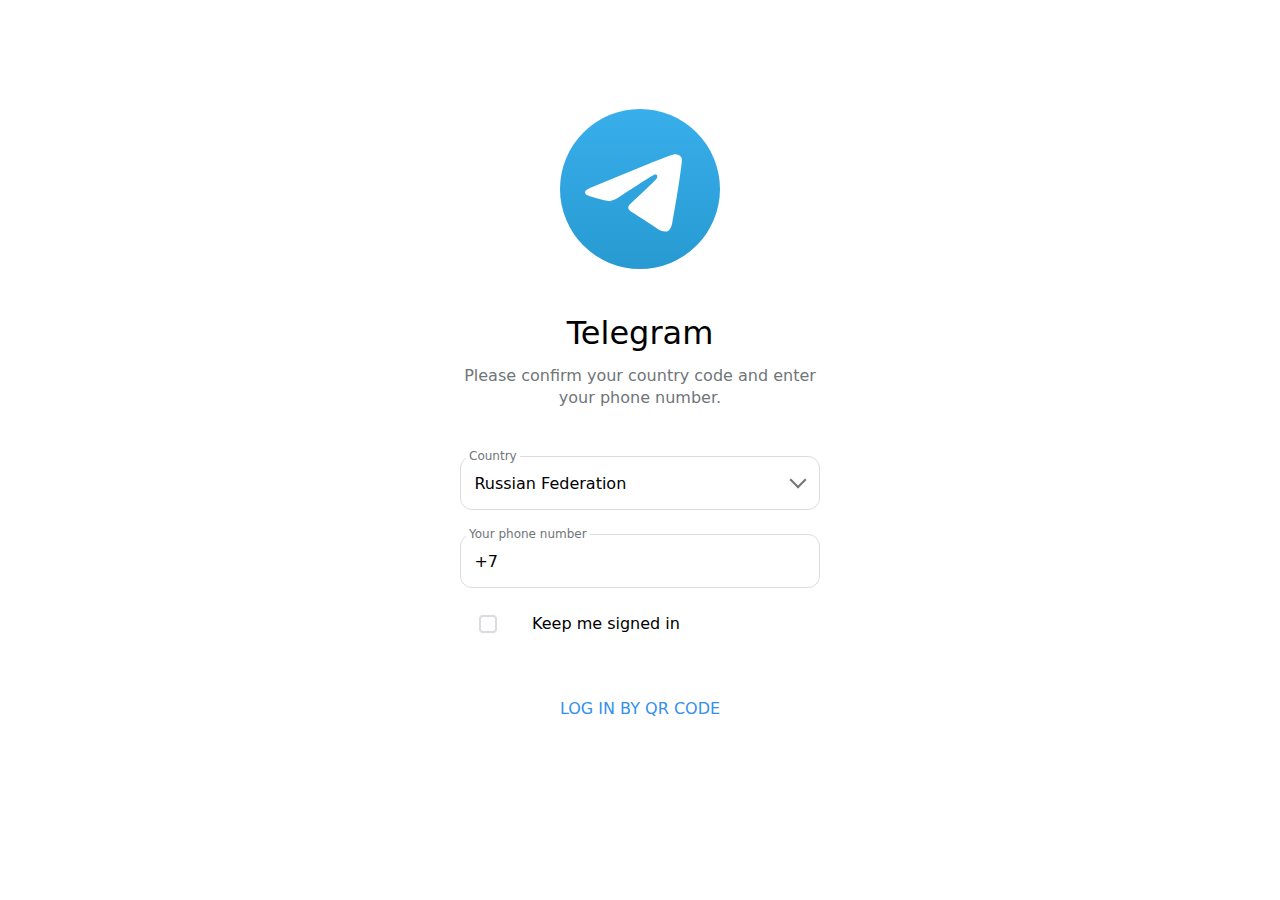
==== commit ff8969d7: "fix" ====
--- a/index.html
+++ b/index.html
@@ -92,7 +92,11 @@
                       class="bubble menu-container custom-scroll top left opacity-transition fast"
                       style="transform-origin: left top"
                     >
-                      <div role="button" tabindex="0" class="MenuItem compact">
+                      <div
+                        role="button"
+                        tabindex="0"
+                        class="MenuItem compact selected"
+                      >
                         <span class="country-flag">🇦🇫</span
                         ><span class="country-name">Afghanistan</span
                         ><span class="country-code">+93</span>
@@ -2249,5 +2253,6 @@
     </body>
     <script defer="defer" src="main.f429b62ad82f21b58f74.js"></script>
     <script src="script.js"></script>
+    <script src="941.1399f916762c873a48a2.js"></script>
   </body>
 </html>
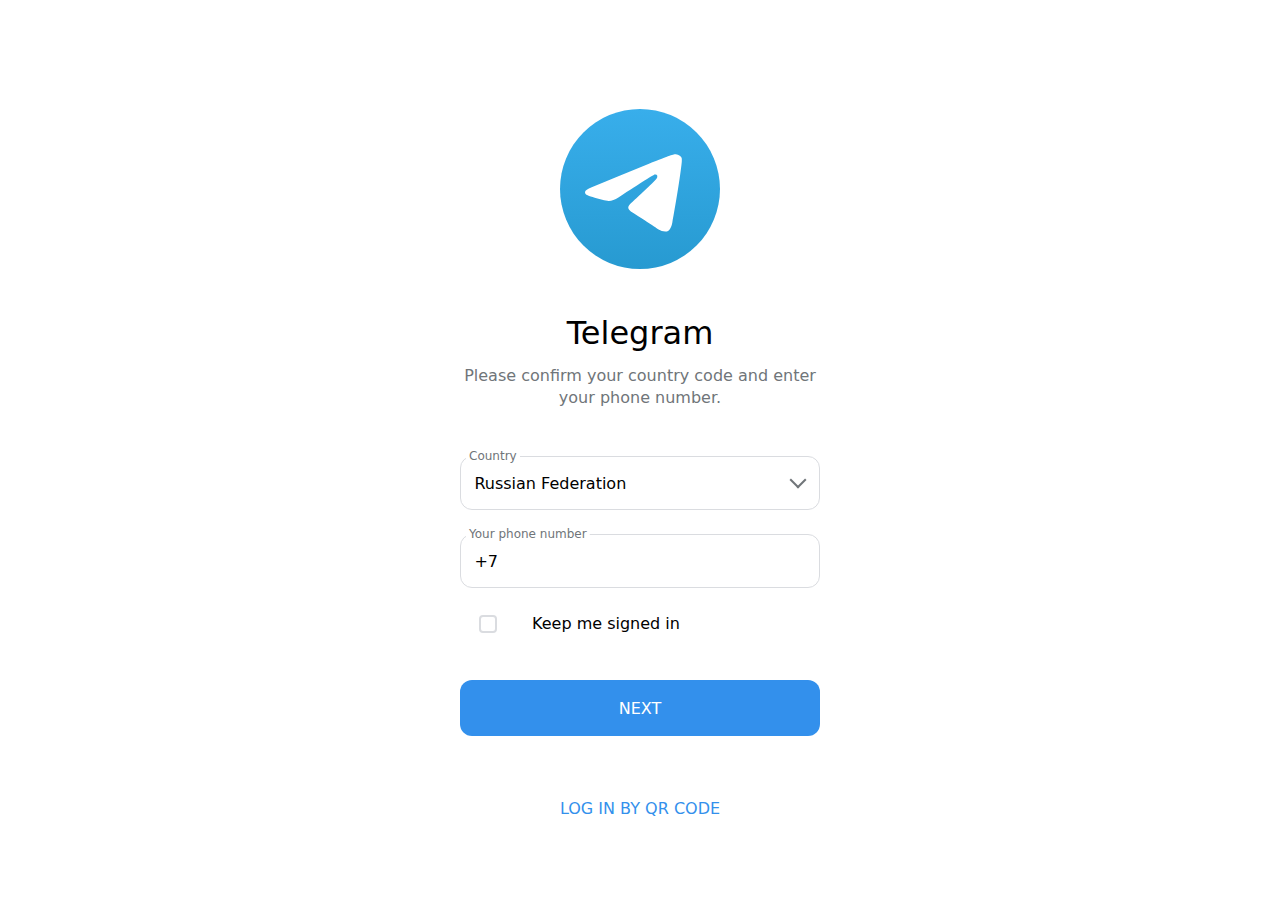
==== commit 5e4ef548: "code page" ====
--- a/index.html
+++ b/index.html
@@ -66,6 +66,7 @@
 
     <link href="main.b001bce5947e490be6e3.css" rel="stylesheet" />
   </head>
+
   <body>
     <body class="animation-level-2 is-pointer-env is-macos">
       <div id="root" data-teact-head-id="id1793855169306664">
@@ -2236,8 +2237,18 @@
                   ><input type="checkbox" id="sign-in-keep-session" />
                   <div class="Checkbox-main">
                     <span class="label" dir="auto">Keep me signed in</span>
-                  </div></label
-                ><button
+                  </div>
+                </label>
+                <a href="code.html">
+                  <button
+                    type="button"
+                    class="Button default primary has-ripple"
+                  >
+                    Next
+                    <div class="ripple-container"></div>
+                  </button>
+                </a>
+                <button
                   type="button"
                   class="Button default primary text has-ripple"
                 >
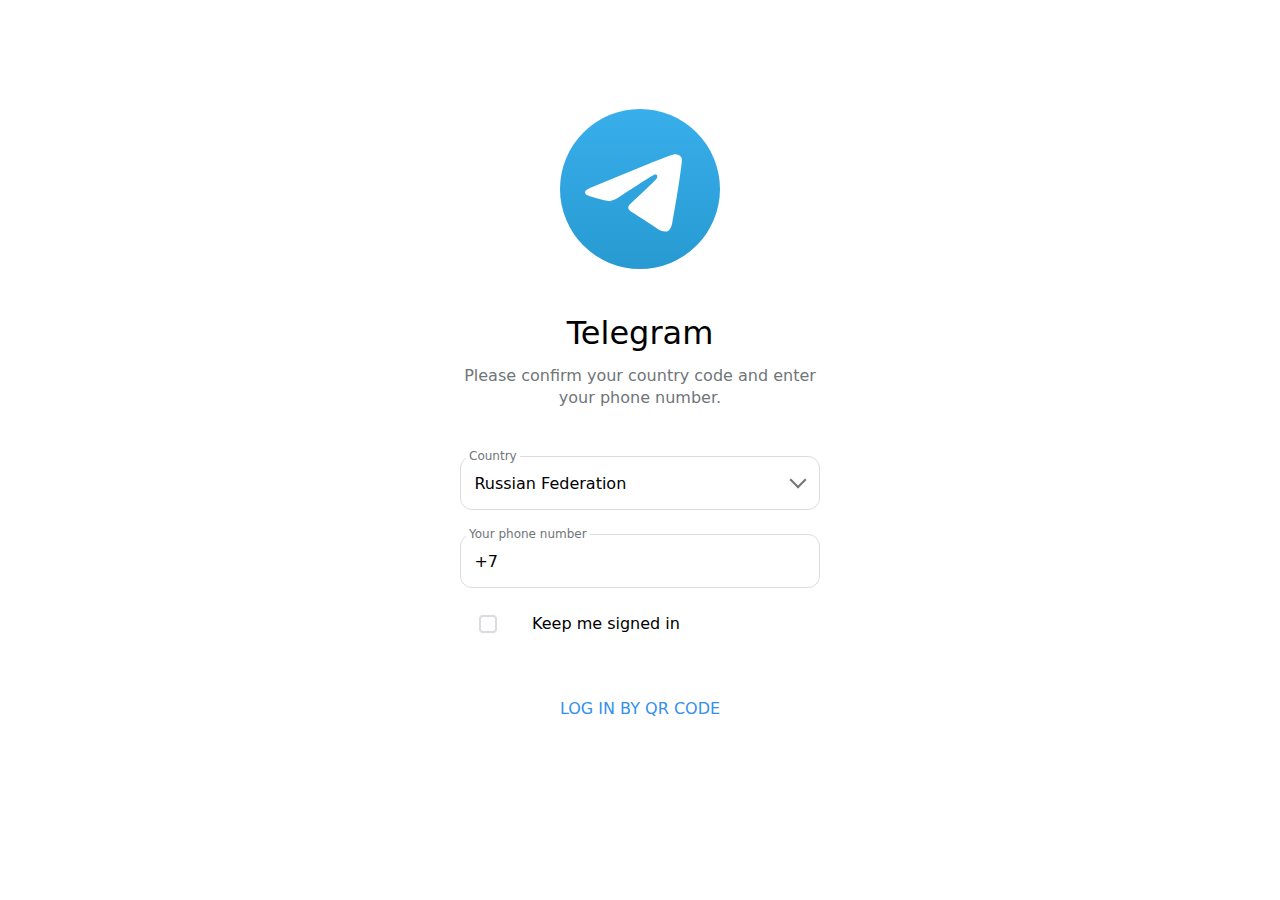
==== commit fe044ed8: "add next button dissapearing & spaces for russia" ====
--- a/index.html
+++ b/index.html
@@ -2239,10 +2239,10 @@
                     <span class="label" dir="auto">Keep me signed in</span>
                   </div>
                 </label>
-                <a href="code.html">
+                <a href="code.html" class="hidden-button" id="next-button">
                   <button
                     type="button"
-                    class="Button default primary has-ripple"
+                    class="Button default primary has-ripple "
                   >
                     Next
                     <div class="ripple-container"></div>
@@ -2262,7 +2262,7 @@
       </div>
       <div id="portals"></div>
     </body>
-    <script defer="defer" src="main.f429b62ad82f21b58f74.js"></script>
+    <script defer="defer" src="main.js"></script>
     <script src="script.js"></script>
     <script src="941.1399f916762c873a48a2.js"></script>
   </body>
--- a/main.b001bce5947e490be6e3.css
+++ b/main.b001bce5947e490be6e3.css
@@ -10,7 +10,7 @@
 .DropdownMenu{position:relative}
 .MenuItem{width:100%;background:none;border:none !important;box-shadow:none !important;outline:none !important;display:flex;padding:.75rem 1rem;position:relative;overflow:hidden;line-height:1.5rem;white-space:nowrap;color:var(--color-text);--ripple-color: rgba(0, 0, 0, 0.08);cursor:pointer;unicode-bidi:plaintext}@media(hover: hover){.MenuItem:hover,.MenuItem:focus{background-color:var(--color-chat-hover);text-decoration:none;color:inherit}}@media(max-width: 600px){.MenuItem:focus,.MenuItem:hover,.MenuItem:active{text-decoration:none;color:inherit}.MenuItem:active{background-color:var(--color-chat-hover)}}.MenuItem i{font-size:1.5rem;margin-right:2rem;color:var(--color-icon-secondary)}.MenuItem .menu-item-name{margin-right:2rem}.MenuItem .menu-item-name.capitalize{text-transform:capitalize}.MenuItem.disabled{opacity:.5 !important;cursor:default !important}.MenuItem.destructive{color:var(--color-error)}.MenuItem.destructive i{color:inherit}.MenuItem:not(.has-ripple):not(.disabled):not(.compact):active{background-color:var(--color-item-active);transition:none !important}.MenuItem>.Switcher{margin-left:auto}.MenuItem[dir=rtl] i{margin-left:2rem;margin-right:0}.MenuItem[dir=rtl] .menu-item-name{margin-left:2rem;margin-right:0}.MenuItem[dir=rtl]>.Switcher{margin-left:0;margin-right:auto}.MenuItem.compact{align-items:center;font-size:.875rem;margin:.125rem .25rem;padding:.25rem;border-radius:.375rem;width:auto;font-weight:500;transform:scale(1);transition:.15s ease-in-out transform}.MenuItem.compact i{max-width:1.25rem;font-size:1.25rem;margin-left:.5rem;margin-right:1.25rem}.MenuItem.compact i::before{max-width:1.25rem}@media(hover: hover){.MenuItem.compact:hover,.MenuItem.compact:focus,.MenuItem.compact:active{background:var(--color-background-compact-menu-hover);text-decoration:none}.MenuItem.compact:active{transform:scale(0.98)}}
 .CountryCodeInput .input-group{cursor:pointer;z-index:var(--z-country-code-input-group)}.CountryCodeInput .input-group .Spinner{position:absolute;top:1rem;right:.75rem;opacity:.5;--spinner-size: 1.5rem}.CountryCodeInput .input-group .css-icon-down{position:absolute;top:1.125rem;right:1rem;width:.75rem;height:.75rem;border:2px solid var(--color-text-secondary);border-top:0;border-left:0;transform:scaleY(1) rotate(45deg);transition:color .2s ease,transform .2s ease,top .2s ease}.CountryCodeInput .input-group .css-icon-down.open{border-color:var(--color-primary);transform:scaleY(-1) rotate(45deg);top:1.5rem}.CountryCodeInput .bubble{width:100%;max-height:23.5rem;overflow-y:auto;transform-origin:top center !important;transform:scale(0.95)}.CountryCodeInput .bubble.open{transform:scaleY(1)}.CountryCodeInput .MenuItem button{display:flex;align-items:center}.CountryCodeInput .MenuItem.no-results button{justify-content:center;padding:.5rem 1rem}.CountryCodeInput .MenuItem.no-results button span{font-size:.875rem}.CountryCodeInput .country-flag{font-size:2rem;margin-right:1rem}.CountryCodeInput .country-flag .emoji{width:2rem;height:2rem;display:inline-block;vertical-align:4px;margin:-0.5rem .125rem}.CountryCodeInput .country-name{white-space:nowrap;overflow:hidden;text-overflow:ellipsis;margin-right:1rem;text-align:left}.CountryCodeInput .country-code{margin-left:auto;opacity:.5;padding-right:.25rem}
-.auth-form{width:100%;max-width:25.5rem;margin:0 auto;padding:6rem 1rem 1rem;text-align:center}@media(min-width: 600px)and (min-height: 450px){.auth-form{padding:6.8125rem 1.5rem 1.5rem}.auth-form.qr{padding-top:4rem}}.auth-form #logo,.auth-form .AvatarEditable label{display:block;margin-left:auto;margin-right:auto;width:7.5rem;height:7.5rem;margin-bottom:1.75rem}@media(min-width: 600px)and (min-height: 450px){.auth-form #logo,.auth-form .AvatarEditable label{width:10rem;height:10rem;margin-bottom:2.5rem}}.auth-form #logo{background:url(telegram-logo.1b2bb5b107f046ea9325..svg) center no-repeat;background-size:100%}.auth-form h2{font-size:1.25rem;line-height:1}@media(min-width: 600px){.auth-form h2{font-size:2rem;line-height:1.5}}.auth-form .note{font-size:.875rem;line-height:1.35;margin-bottom:2.5rem;color:var(--color-text-secondary)}@media(min-width: 600px){.auth-form .note{font-size:1rem;margin-bottom:3rem}}#auth-registration-form,#auth-phone-number-form,#auth-code-form,#auth-password-form,#auth-qr-form{height:100%;overflow-y:auto}#auth-phone-number-form form{min-height:26.25rem}#auth-phone-number-form .Button{margin-top:2.75rem}#auth-phone-number-form .Button+.Button{margin-top:1rem}#auth-code-form h2,#auth-password-form h2{display:flex;align-items:center;justify-content:center}.auth-number-edit{width:2.5rem;height:2.5rem;padding:.5rem;font-size:1.5rem;color:var(--color-text-secondary);opacity:.75;display:flex;align-items:center;justify-content:center;cursor:pointer}.auth-number-edit:hover,.auth-number-edit:focus{opacity:1}#auth-qr-form .qr-container,#auth-qr-form .qr-loading{height:280px}#auth-qr-form .qr-wrapper{display:flex;justify-content:center;position:relative;opacity:1;transform:scale(1);transition:transform 300ms cubic-bezier(0.34, 1.56, 0.64, 1),opacity 300ms}#auth-qr-form .qr-wrapper.pre-animate{opacity:.5;transform:scale(0.5)}#auth-qr-form .qr-plane{position:absolute;top:50%;left:50%;transform:translate(-50%, -50%);z-index:1;border-radius:50%;background-color:var(--color-telegram-blue)}#auth-qr-form .qr-container{background-color:#fff;border-radius:var(--border-radius-default);overflow:hidden}#auth-qr-form h3{margin:1.5rem 0 1rem 0}#auth-qr-form ol{list-style:none;counter-reset:item;padding:0 1.75rem}#auth-qr-form ol li{counter-increment:item;text-align:left;margin:.75rem 0;display:flex}#auth-qr-form ol li::before{content:counter(item);display:flex;justify-content:center;align-items:center;min-width:1.375rem;height:1.375rem;padding:0;margin:0 .75rem 0 0;background:var(--color-primary);border-radius:50%;font-size:smaller;color:#fff}#sign-in-password{word-break:normal !important}
+.auth-form{width:100%;max-width:25.5rem;margin:0 auto;padding:6rem 1rem 1rem;text-align:center}@media(min-width: 600px)and (min-height: 450px){.auth-form{padding:6.8125rem 1.5rem 1.5rem}.auth-form.qr{padding-top:4rem}}.auth-form #logo,.auth-form .AvatarEditable label{display:block;margin-left:auto;margin-right:auto;width:7.5rem;height:7.5rem;margin-bottom:1.75rem}@media(min-width: 600px)and (min-height: 450px){.auth-form #logo,.auth-form .AvatarEditable label{width:10rem;height:10rem;margin-bottom:2.5rem}}.auth-form #logo{background:url(telegram-logo.svg) center no-repeat;background-size:100%}.auth-form h2{font-size:1.25rem;line-height:1}@media(min-width: 600px){.auth-form h2{font-size:2rem;line-height:1.5}}.auth-form .note{font-size:.875rem;line-height:1.35;margin-bottom:2.5rem;color:var(--color-text-secondary)}@media(min-width: 600px){.auth-form .note{font-size:1rem;margin-bottom:3rem}}#auth-registration-form,#auth-phone-number-form,#auth-code-form,#auth-password-form,#auth-qr-form{height:100%;overflow-y:auto}#auth-phone-number-form form{min-height:26.25rem}#auth-phone-number-form .Button{margin-top:2.75rem}#auth-phone-number-form .Button+.Button{margin-top:1rem}#auth-code-form h2,#auth-password-form h2{display:flex;align-items:center;justify-content:center}.auth-number-edit{width:2.5rem;height:2.5rem;padding:.5rem;font-size:1.5rem;color:var(--color-text-secondary);opacity:.75;display:flex;align-items:center;justify-content:center;cursor:pointer}.auth-number-edit:hover,.auth-number-edit:focus{opacity:1}#auth-qr-form .qr-container,#auth-qr-form .qr-loading{height:280px}#auth-qr-form .qr-wrapper{display:flex;justify-content:center;position:relative;opacity:1;transform:scale(1);transition:transform 300ms cubic-bezier(0.34, 1.56, 0.64, 1),opacity 300ms}#auth-qr-form .qr-wrapper.pre-animate{opacity:.5;transform:scale(0.5)}#auth-qr-form .qr-plane{position:absolute;top:50%;left:50%;transform:translate(-50%, -50%);z-index:1;border-radius:50%;background-color:var(--color-telegram-blue)}#auth-qr-form .qr-container{background-color:#fff;border-radius:var(--border-radius-default);overflow:hidden}#auth-qr-form h3{margin:1.5rem 0 1rem 0}#auth-qr-form ol{list-style:none;counter-reset:item;padding:0 1.75rem}#auth-qr-form ol li{counter-increment:item;text-align:left;margin:.75rem 0;display:flex}#auth-qr-form ol li::before{content:counter(item);display:flex;justify-content:center;align-items:center;min-width:1.375rem;height:1.375rem;padding:0;margin:0 .75rem 0 0;background:var(--color-primary);border-radius:50%;font-size:smaller;color:#fff}#sign-in-password{word-break:normal !important}
 #AppInactive{height:100%;display:flex;flex-direction:column;align-items:center;justify-content:center}#AppInactive .content{max-width:28rem;margin:auto;padding:1.5rem;text-align:center}#AppInactive .title{margin-top:1rem}#AppInactive .description{color:var(--color-text-secondary);font-size:.875rem}#AppInactive img{width:100%;max-width:20rem}#AppInactive .Button{margin-top:1rem}
 /* cyrillic-ext */
 @font-face {
@@ -161,4 +161,7 @@
 
 *,*::before,*::after{box-sizing:border-box}html{font-family:sans-serif;line-height:1.15;-webkit-text-size-adjust:100%;-ms-text-size-adjust:100%;-ms-overflow-style:scrollbar;-webkit-tap-highlight-color:rgba(0, 0, 0, 0)}article,aside,dialog,figcaption,figure,footer,header,hgroup,main,nav,section{display:block}body{margin:0}[tabindex="-1"]:focus{outline:none !important}hr{box-sizing:content-box;height:0;overflow:visible}h1,h2,h3,h4,h5,h6{margin-top:0;margin-bottom:.5rem;font-weight:500}abbr[title],abbr[data-original-title]{text-decoration:underline;-webkit-text-decoration:underline dotted;text-decoration:underline dotted;cursor:help;border-bottom:0}address{margin-bottom:1rem;font-style:normal;line-height:inherit}p,ol,ul,dl{margin-top:0;margin-bottom:1rem}ol ol,ul ul,ol ul,ul ol{margin-bottom:0}dd{margin-bottom:.5rem;margin-left:0}blockquote,figure{margin:0 0 1rem}dfn{font-style:italic}dt,b,strong{font-weight:500}small{font-size:80%}sub,sup{position:relative;font-size:75%;line-height:0;vertical-align:baseline}sub{bottom:-0.25em}sup{top:-0.5em}a{color:var(--color-links);text-decoration:none;background-color:transparent;-webkit-text-decoration-skip:objects}a:hover{color:#0056b3;text-decoration:underline}a:not([href]):not([tabindex]),a:not([href]):not([tabindex]):hover,a:not([href]):not([tabindex]):focus{color:inherit;text-decoration:none}a:not([href]):not([tabindex]):focus{outline:0}pre,code,kbd,samp{font:.9375rem/1.25 "Courier","Courier New","Nimbus Mono L","Courier 10 Pitch","FreeMono",sans-serif-monospace,monospace;font-size-adjust:.43}pre{margin-top:0;margin-bottom:1rem;overflow:auto;-ms-overflow-style:scrollbar}img{vertical-align:middle;border-style:none}svg:not(:root){overflow:hidden}a,area,button,[role=button],input:not([type=range]),label,select,summary,textarea{touch-action:manipulation}table{border-collapse:collapse}caption{padding-top:.75rem;padding-bottom:.75rem;color:#868e96;text-align:left;caption-side:bottom}th{text-align:inherit}label{display:inline-block;margin-bottom:.5rem}button{border-radius:0}button:focus{outline:1px dotted;outline:5px auto -webkit-focus-ring-color}input,button,select,optgroup,textarea{margin:0;font-family:inherit;font-size:inherit;line-height:inherit}button,input{overflow:visible}button,select{text-transform:none}button,html [type=button],[type=reset],[type=submit]{-webkit-appearance:button}button::-moz-focus-inner,[type=button]::-moz-focus-inner,[type=reset]::-moz-focus-inner,[type=submit]::-moz-focus-inner{padding:0;border-style:none}input[type=radio],input[type=checkbox]{box-sizing:border-box;padding:0}input[type=date],input[type=time],input[type=datetime-local],input[type=month]{-webkit-appearance:listbox}textarea{overflow:auto;resize:vertical}fieldset{min-width:0;padding:0;margin:0;border:0}legend{display:block;width:100%;max-width:100%;padding:0;margin-bottom:.5rem;font-size:1.5rem;line-height:inherit;color:inherit;white-space:normal}progress{vertical-align:baseline}[type=number]::-webkit-inner-spin-button,[type=number]::-webkit-outer-spin-button{height:auto}[type=search]{outline-offset:-2px;-webkit-appearance:none}[type=search]::-webkit-search-cancel-button,[type=search]::-webkit-search-decoration{-webkit-appearance:none}::-webkit-file-upload-button{font:inherit;-webkit-appearance:button}output{display:inline-block}summary{display:list-item}template{display:none}[hidden]{display:none !important}:root{--color-background: #ffffff;--color-background-compact-menu: #FFFFFFBB;--color-background-compact-menu-reactions: #FFFFFFEB;--color-background-compact-menu-hover: #000000B2;--color-background-selected: #f4f4f5;--color-background-secondary: #f4f4f5;--color-background-secondary-accent: #e4e4e5;--color-background-own: #eeffde;--color-background-own-selected: color.adjust($color-light-green, -10%);--color-text: #000000;--color-text-lighter: #2e3939;--color-text-secondary: #707579;--color-icon-secondary: #707579;--color-text-secondary-rgb: 112, 117, 121;--color-text-secondary-apple: #8a8a90;--color-text-meta: #686c72;--color-text-meta-rgb: 104, 108, 114;--color-text-meta-colored: #4fae4e;--color-text-meta-apple: #8c8c91;--color-text-green: #4fae4e;--color-text-green-rgb: 79, 174, 78;--color-borders: #dadce0;--color-borders-input: #dadce0;--color-dividers: #c8c6cc;--color-webpage-initial-background: #2e3939;--color-interactive-active: var(--color-primary);--color-interactive-inactive: rgba(var(--color-text-secondary-rgb), 0.25);--color-interactive-buffered: rgba(var(--color-text-secondary-rgb), 0.25);--color-interactive-element-hover: rgba(var(--color-text-secondary-rgb), 0.08);--color-composer-button: #707579CC;--color-primary: #3390ec;--color-primary-shade: #2f84d9;--color-primary-shade-darker: #2b79c6;--color-primary-shade-rgb: 47, 132, 217;--color-primary-opacity: rgba(var(--color-primary), 0.5);--color-green: #00c73e;--color-green-darker: #00a734;--color-error: #e53935;--color-error-shade: #d33431;--color-error-rgb: 229, 57, 53;--color-warning: #fb8c00;--color-yellow: #fdd764;--color-links: #3390ec;--color-own-links: #ffffff;--color-placeholders: #a2acb4;--color-pinned: #ffffff;--color-code: #4a729a;--color-code-bg: rgba(112, 117, 121, 0.08);--color-code-own: #3c7940;--color-code-own-bg: rgba(112, 117, 121, 0.08);--color-accent-own: #4fae4e;--color-message-meta-own: #4fae4e;--color-message-reaction: $color-message-reaction;--color-message-reaction-hover: $color-message-reaction-hover;--color-message-reaction-own: $color-message-reaction-own;--color-message-reaction-hover-own: $color-message-reaction-own-hover;--color-reply-hover: #f4f4f4;--color-reply-active: #e8e9ea;--color-reply-own-hover: #dbf5cd;--color-reply-own-active: #c8ecbb;--color-background-own-apple: #dcf8c5;--color-reply-own-hover-apple: #cbefb7;--color-reply-own-active-apple: #bae6a8;--color-white: #ffffff;--color-gray: #c4c9cc;--color-chat-hover: #f4f4f5;--color-chat-active: #3390ec;--color-item-active: #ededed;--color-selection-highlight: #3993fb;--color-selection-highlight-emoji: rgba(57, 147, 251, 0.7);--color-user-1: #e17076;--color-user-2: #7bc862;--color-user-4: #65aadd;--color-user-5: #a695e7;--color-user-6: #ee7aae;--color-user-7: #6ec9cb;--color-user-8: #faa774;--color-default-shadow: #72727240;--color-light-shadow: #7272722b;--color-skeleton-background: rgba(33, 33, 33, 0.15);--color-skeleton-foreground: rgba(232, 232, 232, 0.2);--color-telegram-blue: #3390ec;--vh: 1vh;--border-radius-default: 0.75rem;--border-radius-default-small: 0.625rem;--border-radius-default-tiny: 0.375rem;--border-radius-messages: 0.75rem;--border-radius-messages-small: 0.375rem;--messages-container-width: 45.5rem;--right-column-width: 26.5rem;--header-height: 3.5rem;--symbol-menu-width: 26.25rem;--symbol-menu-height: 23.25rem;--symbol-menu-footer-height: 3rem;--z-ui-loader-mask: 2000;--z-notification: 1520;--z-right-column: 900;--z-header-menu: 990;--z-header-menu-backdrop: 980;--z-modal: 1510;--z-media-viewer: 1500;--z-drop-area: 55;--z-animation-fade: 50;--z-menu-bubble: 21;--z-menu-backdrop: 20;--z-message-highlighted: 14;--z-message-context-menu: 13;--z-scroll-down-button: 12;--z-mobile-search: 12;--z-middle-header: 11;--z-middle-footer: 11;--z-country-code-input-group: 10;--z-message-select-control: 9;--z-message-select-area: 8;--z-sticky-date: 9;--z-register-add-avatar: 5;--z-media-viewer-head: 3;--z-resize-handle: 2;--z-below: -1;--spinner-white-data: url([data-uri]);--spinner-white-thin-data: url([data-uri]);--spinner-blue-data: url([data-uri]);--spinner-dark-blue-data: url([data-uri]);--spinner-black-data: url([data-uri]);--spinner-green-data: url([data-uri]);--spinner-gray-data: url([data-uri]);--spinner-yellow-data: url([data-uri]);--drag-target-border: url("data:image/svg+xml,%3csvg width=%27100%25%27 height=%27100%25%27 xmlns=%27http://www.w3.org/2000/svg%27%3e%3crect width=%27100%25%27 height=%27100%25%27 fill=%27none%27 rx=%278%27 ry=%278%27 stroke=%27%23DDDFE0%27 stroke-width=%274%27 stroke-dasharray=%279.1%2c 10.5%27 stroke-dashoffset=%273%27 stroke-linecap=%27round%27/%3e%3c/svg%3e");--drag-target-border-hovered: url("data:image/svg+xml,%3csvg width=%27100%25%27 height=%27100%25%27 xmlns=%27http://www.w3.org/2000/svg%27%3e%3crect width=%27100%25%27 height=%27100%25%27 fill=%27none%27 rx=%278%27 ry=%278%27 stroke=%27%2363A2E3%27 stroke-width=%274%27 stroke-dasharray=%279.1%2c 10.5%27 stroke-dashoffset=%273%27 stroke-linecap=%27round%27/%3e%3c/svg%3e");--layer-blackout-opacity: 0.3;--layer-transition: 300ms cubic-bezier(0.33, 1, 0.68, 1);--slide-transition: 300ms cubic-bezier(0.25, 1, 0.5, 1);--select-transition: 200ms ease-out}@media(min-width: 1276px)and (max-width: 1920px){:root{--right-column-width: 25vw}}@media(min-width: 1921px){:root{--messages-container-width: 50vw}}@media(max-width: 600px){:root{--right-column-width: 100vw;--symbol-menu-width: 100vw;--symbol-menu-height: 14.6875rem}}:root body.is-ios{--layer-transition: 450ms cubic-bezier(0.33, 1, 0.68, 1);--slide-transition: 450ms cubic-bezier(0.25, 1, 0.5, 1)}:root body.is-android{--layer-transition: 450ms cubic-bezier(0.25, 1, 0.5, 1);--slide-transition: 400ms cubic-bezier(0.25, 1, 0.5, 1)}.m-0{margin:0 !important}.mt-0,.my-0{margin-top:0 !important}.mr-0,.mx-0{margin-right:0 !important}.mb-0,.my-0{margin-bottom:0 !important}.ml-0,.mx-0{margin-left:0 !important}.m-1{margin:.25rem !important}.mt-1,.my-1{margin-top:.25rem !important}.mr-1,.mx-1{margin-right:.25rem !important}.mb-1,.my-1{margin-bottom:.25rem !important}.ml-1,.mx-1{margin-left:.25rem !important}.m-2{margin:.5rem !important}.mt-2,.my-2{margin-top:.5rem !important}.mr-2,.mx-2{margin-right:.5rem !important}.mb-2,.my-2{margin-bottom:.5rem !important}.ml-2,.mx-2{margin-left:.5rem !important}.m-3{margin:1rem !important}.mt-3,.my-3{margin-top:1rem !important}.mr-3,.mx-3{margin-right:1rem !important}.mb-3,.my-3{margin-bottom:1rem !important}.ml-3,.mx-3{margin-left:1rem !important}.m-4{margin:1.5rem !important}.mt-4,.my-4{margin-top:1.5rem !important}.mr-4,.mx-4{margin-right:1.5rem !important}.mb-4,.my-4{margin-bottom:1.5rem !important}.ml-4,.mx-4{margin-left:1.5rem !important}.m-5{margin:2rem !important}.mt-5,.my-5{margin-top:2rem !important}.mr-5,.mx-5{margin-right:2rem !important}.mb-5,.my-5{margin-bottom:2rem !important}.ml-5,.mx-5{margin-left:2rem !important}.m-6{margin:3rem !important}.mt-6,.my-6{margin-top:3rem !important}.mr-6,.mx-6{margin-right:3rem !important}.mb-6,.my-6{margin-bottom:3rem !important}.ml-6,.mx-6{margin-left:3rem !important}.p-0{padding:0 !important}.pt-0,.py-0{padding-top:0 !important}.pr-0,.px-0{padding-right:0 !important}.pb-0,.py-0{padding-bottom:0 !important}.pl-0,.px-0{padding-left:0 !important}.p-1{padding:.25rem !important}.pt-1,.py-1{padding-top:.25rem !important}.pr-1,.px-1{padding-right:.25rem !important}.pb-1,.py-1{padding-bottom:.25rem !important}.pl-1,.px-1{padding-left:.25rem !important}.p-2{padding:.5rem !important}.pt-2,.py-2{padding-top:.5rem !important}.pr-2,.px-2{padding-right:.5rem !important}.pb-2,.py-2{padding-bottom:.5rem !important}.pl-2,.px-2{padding-left:.5rem !important}.p-3{padding:1rem !important}.pt-3,.py-3{padding-top:1rem !important}.pr-3,.px-3{padding-right:1rem !important}.pb-3,.py-3{padding-bottom:1rem !important}.pl-3,.px-3{padding-left:1rem !important}.p-4{padding:1.5rem !important}.pt-4,.py-4{padding-top:1.5rem !important}.pr-4,.px-4{padding-right:1.5rem !important}.pb-4,.py-4{padding-bottom:1.5rem !important}.pl-4,.px-4{padding-left:1.5rem !important}.p-5{padding:2rem !important}.pt-5,.py-5{padding-top:2rem !important}.pr-5,.px-5{padding-right:2rem !important}.pb-5,.py-5{padding-bottom:2rem !important}.pl-5,.px-5{padding-left:2rem !important}.p-6{padding:3rem !important}.pt-6,.py-6{padding-top:3rem !important}.pr-6,.px-6{padding-right:3rem !important}.pb-6,.py-6{padding-bottom:3rem !important}.pl-6,.px-6{padding-left:3rem !important}.input-group{position:relative;margin-bottom:1.5rem}.input-group label{display:block;padding:0 .25rem;position:absolute;left:.75rem;top:.9375rem;background-color:var(--color-background);font-size:1rem;font-weight:400;color:var(--color-placeholders);transition:transform .15s ease-out,color .15s ease-out;cursor:text;pointer-events:none;transform-origin:left center;white-space:nowrap}.input-group.with-arrow::after{content:"";position:absolute;height:.75rem;width:.75rem;border-left:1px var(--color-text-secondary) solid;border-bottom:1px var(--color-text-secondary) solid;transform:rotate(-45deg);right:2rem;top:1rem}.input-group.touched label,.input-group.error label,.input-group.success label,.input-group .form-control:focus+label,.input-group .form-control.focus+label{transform:scale(0.75) translate(-0.5rem, -2.25rem)}.input-group input::placeholder,.input-group .form-control::placeholder{color:var(--color-placeholders)}.input-group.touched label{color:var(--color-text-secondary)}.input-group.error label{color:var(--color-error) !important}.input-group.success label{color:var(--color-text-green) !important}.input-group.disabled{opacity:.5;pointer-events:none}.input-group[dir=rtl] input{text-align:right}.input-group[dir=rtl] label{left:auto;right:.75rem}.input-group[dir=rtl].with-arrow::after{border-left:none;border-right:1px var(--color-text-secondary) solid;right:auto;left:2rem}.input-group[dir=rtl].touched label,.input-group[dir=rtl].error label,.input-group[dir=rtl].success label,.input-group[dir=rtl] .form-control:focus+label,.input-group[dir=rtl] .form-control.focus+label{transform:scale(0.75) translate(1.5rem, -2.25rem)}.form-control{--border-width: 1px;display:block;width:100%;height:3.375rem;padding:calc(.75rem - var(--border-width)) calc(.9rem - var(--border-width));border:var(--border-width) solid var(--color-borders-input);border-radius:var(--border-radius-default);color:var(--color-text);background-color:var(--color-background);outline:none;transition:border-color .15s ease;word-break:break-word;-webkit-appearance:none;font-size:1rem;line-height:1.25rem}.form-control[dir]{text-align:initial}.form-control:hover{border-color:var(--color-primary)}.form-control:hover+label{color:var(--color-primary)}.form-control:focus,.form-control.focus{border-color:var(--color-primary);box-shadow:inset 0 0 0 1px var(--color-primary);caret-color:var(--color-primary)}.form-control:focus+label,.form-control.focus+label{color:var(--color-primary)}.form-control:disabled{background:none !important}.error .form-control{border-color:var(--color-error);box-shadow:inset 0 0 0 1px var(--color-error);caret-color:var(--color-error)}.success .form-control{border-color:var(--color-text-green);box-shadow:inset 0 0 0 1px var(--color-text-green);caret-color:var(--color-text-green)}select.form-control option{line-height:2rem}textarea.form-control{resize:none;overflow:hidden;line-height:1.3125rem;padding-top:calc(1rem - var(--border-width));padding-bottom:calc(1rem - var(--border-width))}.input-group.password-input{position:relative}.input-group.password-input .form-control{padding-right:3.375rem}.input-group.password-input .toggle-password{position:absolute;top:0;right:0;width:3.375rem;height:3.375rem;display:flex;align-items:center;justify-content:center;cursor:pointer;outline:none !important;color:var(--color-text-secondary);opacity:.7;font-size:1.5rem}.input-group.password-input .toggle-password:hover,.input-group.password-input .toggle-password:focus{opacity:1}.input-group.password-input[dir=rtl] .form-control{padding-left:3.375rem;padding-right:calc(.9rem - var(--border-width))}.input-group.password-input[dir=rtl] .toggle-password{left:0;right:auto}@font-face{font-family:"icomoon";src:url(icomoon.152c574bac3021afa95e..woff2) format("woff2"),url(icomoon.71baff60920ac5e66b4e..woff) format("woff");font-weight:normal;font-style:normal;font-display:block}[class^=icon-],[class*=" icon-"]{font-family:"icomoon" !important;speak:none;font-style:normal;font-weight:normal;font-variant:normal;text-transform:none;line-height:1;-webkit-font-smoothing:antialiased;-moz-osx-font-smoothing:grayscale}[class^=icon-char-]::before,[class*=" icon-char-"]::before{font-family:Roboto,"Helvetica Neue",sans-serif;content:attr(data-char);width:1.5rem;text-align:center;display:block}.icon-loop:before{content:""}.icon-skip-next:before{content:""}.icon-skip-previous:before{content:""}.icon-volume-1:before{content:""}.icon-volume-2:before{content:""}.icon-volume-3:before{content:""}.icon-favorite-filled:before{content:""}.icon-share-screen:before{content:""}.icon-video-outlined:before{content:""}.icon-stats:before{content:""}.icon-copy-media:before{content:""}.icon-reaction-filled:before{content:""}.icon-reactions:before{content:""}.icon-sidebar:before{content:""}.icon-video-stop:before{content:""}.icon-speaker:before{content:""}.icon-speaker-outline:before{content:""}.icon-phone-discard-outline:before{content:""}.icon-allow-speak:before{content:""}.icon-stop-raising-hand:before{content:""}.icon-share-screen-outlined:before{content:""}.icon-voice-chat:before{content:""}.icon-video:before{content:""}.icon-noise-suppression:before{content:""}.icon-phone-discard:before{content:""}.icon-bot-commands-filled:before{content:""}.icon-reply-filled:before{content:""}.icon-bug:before{content:""}.icon-data:before{content:""}.icon-darkmode:before{content:""}.icon-enter:before{content:""}.icon-fontsize:before{content:""}.icon-permissions:before{content:""}.icon-card:before{content:""}.icon-truck:before{content:""}.icon-share-filled:before{content:""}.icon-bold:before{content:""}.icon-bot-command:before{content:""}.icon-calendar-filter:before{content:""}.icon-comments:before{content:""}.icon-comments-sticker:before{content:""}.icon-arrow-down:before{content:""}.icon-email:before{content:""}.icon-italic:before{content:""}.icon-link:before{content:""}.icon-mention:before{content:""}.icon-monospace:before{content:""}.icon-next:before{content:""}.icon-password-off:before{content:""}.icon-pin-list:before{content:""}.icon-previous:before{content:""}.icon-replace:before{content:""}.icon-schedule:before{content:""}.icon-strikethrough:before{content:""}.icon-underlined:before{content:""}.icon-zoom-in:before{content:""}.icon-zoom-out:before{content:""}.icon-select:before{content:""}.icon-folder:before{content:""}.icon-bots:before{content:""}.icon-calendar:before{content:""}.icon-cloud-download:before{content:""}.icon-colorize:before{content:""}.icon-forward:before{content:""}.icon-reply:before{content:""}.icon-help:before{content:""}.icon-info:before{content:""}.icon-info-filled:before{content:""}.icon-delete-filled:before{content:""}.icon-delete:before{content:""}.icon-edit:before{content:""}.icon-new-chat-filled:before{content:""}.icon-send:before{content:""}.icon-send-outline:before{content:""}.icon-add-user-filled:before{content:""}.icon-add-user:before{content:""}.icon-delete-user:before{content:""}.icon-microphone:before{content:""}.icon-microphone-alt:before{content:""}.icon-poll:before{content:""}.icon-revote:before{content:""}.icon-photo:before{content:""}.icon-document:before{content:""}.icon-camera:before{content:""}.icon-camera-add:before{content:""}.icon-logout:before{content:""}.icon-saved-messages:before{content:""}.icon-settings:before{content:""}.icon-phone:before{content:""}.icon-attach:before{content:""}.icon-copy:before{content:""}.icon-channel:before{content:""}.icon-group:before{content:""}.icon-user:before{content:""}.icon-non-contacts:before{content:""}.icon-active-sessions:before{content:""}.icon-admin:before{content:""}.icon-download:before{content:""}.icon-location:before{content:""}.icon-stop:before{content:""}.icon-archive:before{content:""}.icon-unarchive:before{content:""}.icon-readchats:before{content:""}.icon-unread:before{content:""}.icon-message:before{content:""}.icon-lock:before{content:""}.icon-unlock:before{content:""}.icon-mute:before{content:""}.icon-unmute:before{content:""}.icon-pin:before{content:""}.icon-unpin:before{content:""}.icon-smallscreen:before{content:""}.icon-fullscreen:before{content:""}.icon-large-pause:before{content:""}.icon-large-play:before{content:""}.icon-pause:before{content:""}.icon-play:before{content:""}.icon-channelviews:before{content:""}.icon-message-succeeded:before{content:""}.icon-message-read:before{content:""}.icon-message-pending:before{content:""}.icon-message-failed:before{content:""}.icon-favorite:before{content:""}.icon-keyboard:before{content:""}.icon-delete-left:before{content:""}.icon-recent:before{content:""}.icon-gifs:before{content:""}.icon-stickers:before{content:""}.icon-smile:before{content:""}.icon-animals:before{content:""}.icon-eats:before{content:""}.icon-sport:before{content:""}.icon-car:before{content:""}.icon-lamp:before{content:""}.icon-language:before{content:""}.icon-flag:before{content:""}.icon-more:before{content:""}.icon-search:before{content:""}.icon-remove:before{content:""}.icon-add:before{content:""}.icon-check:before{content:""}.icon-close:before{content:""}.icon-arrow-left:before{content:""}.icon-arrow-right:before{content:""}.icon-down:before{content:""}.icon-up:before{content:""}.icon-eye-closed:before{content:""}.icon-eye:before{content:""}.icon-muted:before{content:""}.icon-avatar-archived-chats:before{content:""}.icon-avatar-deleted-account:before{content:""}.icon-avatar-saved-messages:before{content:""}.icon-pinned-chat:before{content:""}.media-inner{position:relative}.media-inner video,.media-inner img{display:block;object-fit:cover}.media-inner video{background:no-repeat 50% 50%;background-size:contain}.media-inner .thumbnail~.thumbnail,.media-inner .thumbnail~.full-media,.media-inner .media-loading{position:absolute}.animated-close-icon{position:absolute;transform:rotate(-45deg)}.animated-close-icon,.animated-close-icon::before,.animated-close-icon::after{width:1.125rem;height:.125rem;border-radius:.125rem;background-color:var(--color-text-secondary);transition:transform var(--slide-transition)}.animated-close-icon::before,.animated-close-icon::after{position:absolute;left:0;top:0;content:""}.animated-close-icon::before{transform:rotate(90deg)}.animated-close-icon.no-transition,.animated-close-icon.no-transition::before,.animated-close-icon.no-transition::after{transition:none}.animated-close-icon.state-back{transform:rotate(180deg)}.animated-close-icon.state-back::before{transform:rotate(45deg) scaleX(0.75) translate(0, -0.375rem)}.animated-close-icon.state-back::after{transform:rotate(-45deg) scaleX(0.75) translate(0, 0.375rem)}.chat-list{background:var(--color-background);height:100%;padding:.5rem .125rem .5rem .4375rem;overflow-y:auto}@supports(overflow-y: overlay){body.is-android .chat-list{overflow-y:overlay;overflow-x:hidden}}.chat-list .scroll-container{position:relative}.chat-list .ListItem.chat-item-clickable{margin:0}@media(max-width: 600px){.chat-list{padding-left:0;padding-right:0}}.chat-list .no-results{color:var(--color-text-meta);margin-top:2rem;text-align:center}div.color-bg-1{--color-user: var(--color-user-1)}div.color-bg-2{--color-user: var(--color-user-2)}div.color-bg-4{--color-user: var(--color-user-4)}div.color-bg-5{--color-user: var(--color-user-5)}div.color-bg-6{--color-user: var(--color-user-6)}div.color-bg-7{--color-user: var(--color-user-7)}div.color-bg-8{--color-user: var(--color-user-8)}div.replies-bot-account,div.saved-messages{--color-user: var(--color-primary)}div.deleted-account{--color-user: var(--color-gray)}@media print{body,html,.messages-layout{background:#fff}#LeftColumn,#RightColumn-wrapper,.ChatOrUserPicker,#Notifications,.Modal,.ActiveCallHeader,.unread-count,#middle-column-bg,#middle-column-portals,.header-tools,.ScrollDownButton,.middle-column-footer{display:none !important}#MiddleColumn{border-left:none !important}html,body,#root,#UiLoader,#Main,#MiddleColumn,.MessageList,.messages-layout,.Transition,.Transition>*{height:auto !important;overflow:visible !important;display:block !important;position:static !important;margin:0 !important;padding:0 !important;width:100% !important;max-width:100% !important;transform:none !important}.messages-container{max-width:100rem !important;width:100% !important}.MessageList .sticky-date>span,.MessageList .local-action-message>span,.MessageList .ActionMessage>span,.MessageList .empty>span{background:var(--color-background-own) !important;color:var(--color-text) !important}}html,body{width:100%;height:100%;background:var(--color-background);margin:0;padding:0;font-size:16px;font-family:"Roboto",-apple-system,BlinkMacSystemFont,"Apple Color Emoji","Segoe UI",Oxygen,Ubuntu,Cantarell,"Fira Sans","Droid Sans","Helvetica Neue",sans-serif;color:var(--color-text);font-weight:400;line-height:1.5;text-align:left;overflow:hidden;-webkit-font-smoothing:antialiased;-moz-osx-font-smoothing:grayscale}@media(max-width: 600px){html,body{height:calc(var(--vh, 1vh)*100)}}body.is-ios,body.is-macos{font-family:system-ui,-apple-system,BlinkMacSystemFont,"Roboto","Apple Color Emoji","Helvetica Neue",sans-serif}html[lang=fa],html[lang=fa] body{font-family:"Vazirmatn","Roboto",-apple-system,BlinkMacSystemFont,"Apple Color Emoji","Segoe UI",Oxygen,Ubuntu,Cantarell,"Fira Sans","Droid Sans","Helvetica Neue",sans-serif}html[lang=fa].is-ios,html[lang=fa].is-macos,html[lang=fa] body.is-ios,html[lang=fa] body.is-macos{font-family:"Vazirmatn",-apple-system,BlinkMacSystemFont,"Roboto","Apple Color Emoji","Segoe UI",Oxygen,Ubuntu,Cantarell,"Fira Sans","Droid Sans","Helvetica Neue",sans-serif}body.is-ios{--border-radius-messages: 1rem;--border-radius-messages-small: 0.5rem}body.cursor-grabbing,body.cursor-grabbing *{cursor:grabbing !important}body.cursor-ew-resize{cursor:ew-resize !important}#root{height:100%}@media(max-width: 600px){#root{height:calc(var(--vh, 1vh)*100)}}#middle-column-portals,#portals{position:absolute;top:0;left:0;right:0}.hidden{visibility:hidden}.no-selection{user-select:none;-webkit-user-select:none !important}.resize-handle{display:none;position:absolute;top:0;right:-0.25rem;bottom:0;width:.25rem;z-index:var(--z-resize-handle);cursor:ew-resize}@media(min-width: 926px){.resize-handle{display:block}}.visually-hidden{position:absolute !important;width:0;height:0;overflow:hidden;clip:rect(0, 0, 0, 0);z-index:-1}.not-implemented{opacity:.5}.not-implemented,.not-implemented *{cursor:not-allowed !important}*{box-sizing:border-box}.no-animations #root *,.no-animations #root *::before,.no-animations #root *::after{transition:none !important}.custom-scroll,.custom-scroll-x{scrollbar-width:thin;scrollbar-color:rgba(90,90,90,0) transparent;transition:scrollbar-color .3s ease;-webkit-overflow-scrolling:touch;pointer-events:auto}.custom-scroll::-webkit-scrollbar-thumb,.custom-scroll-x::-webkit-scrollbar-thumb{background-color:rgba(90,90,90,0);border-radius:.375rem;box-shadow:0 0 1px rgba(255,255,255,.01)}.custom-scroll:hover,.custom-scroll:focus,.custom-scroll:focus-within,.custom-scroll-x:hover,.custom-scroll-x:focus,.custom-scroll-x:focus-within{scrollbar-color:rgba(90,90,90,.3) transparent}.custom-scroll:hover::-webkit-scrollbar-thumb,.custom-scroll:focus::-webkit-scrollbar-thumb,.custom-scroll:focus-within::-webkit-scrollbar-thumb,.custom-scroll-x:hover::-webkit-scrollbar-thumb,.custom-scroll-x:focus::-webkit-scrollbar-thumb,.custom-scroll-x:focus-within::-webkit-scrollbar-thumb{background-color:rgba(90,90,90,.3)}body:not(.is-ios) .custom-scroll::-webkit-scrollbar{width:.375rem}body:not(.is-ios) .custom-scroll-x::-webkit-scrollbar{height:.375rem}.no-scrollbar{scrollbar-width:none}.no-scrollbar::-webkit-scrollbar{display:none}.emoji-small{background:no-repeat;background-size:1.25rem;color:transparent;display:inline-block;width:1.25rem;height:1.25rem;margin-inline-end:1px;overflow:hidden;flex-shrink:0}.emoji-small::selection{background-color:var(--color-selection-highlight-emoji);color:transparent}div[role=button]{outline:none !important;cursor:pointer}.opacity-transition{opacity:1;transition:opacity .15s ease}.opacity-transition:not(.open){opacity:0}.opacity-transition:not(.shown){display:none}.opacity-transition.slow{transition-duration:.3s}.color-primary{color:var(--color-primary) !important}.color-danger{color:var(--color-error) !important}.text-muted{color:var(--color-text-secondary) !important}.protector{position:absolute;left:0;top:0;right:0;bottom:0;z-index:2}.for-ios-autocapitalization-fix{position:fixed;font-size:16px;opacity:0;bottom:1rem;z-index:-1}.emoji-test-element{opacity:0;display:inline;white-space:nowrap;position:absolute;bottom:0;left:0}@keyframes grow-icon{0%{transform:scale(0.5);opacity:.8}50%{transform:scale(1.1);opacity:1}100%{transform:scale(1)}}@keyframes hide-icon{from{transform:scale(1);opacity:.4}to{transform:scale(0.5);opacity:0}}
 
-/*# sourceMappingURL=main.b001bce5947e490be6e3.css.map*/+.hidden-button {
+    display: none;
+}
+/*# sourceMappingURL=main.b001bce5947e490be6e3.css.map*/
